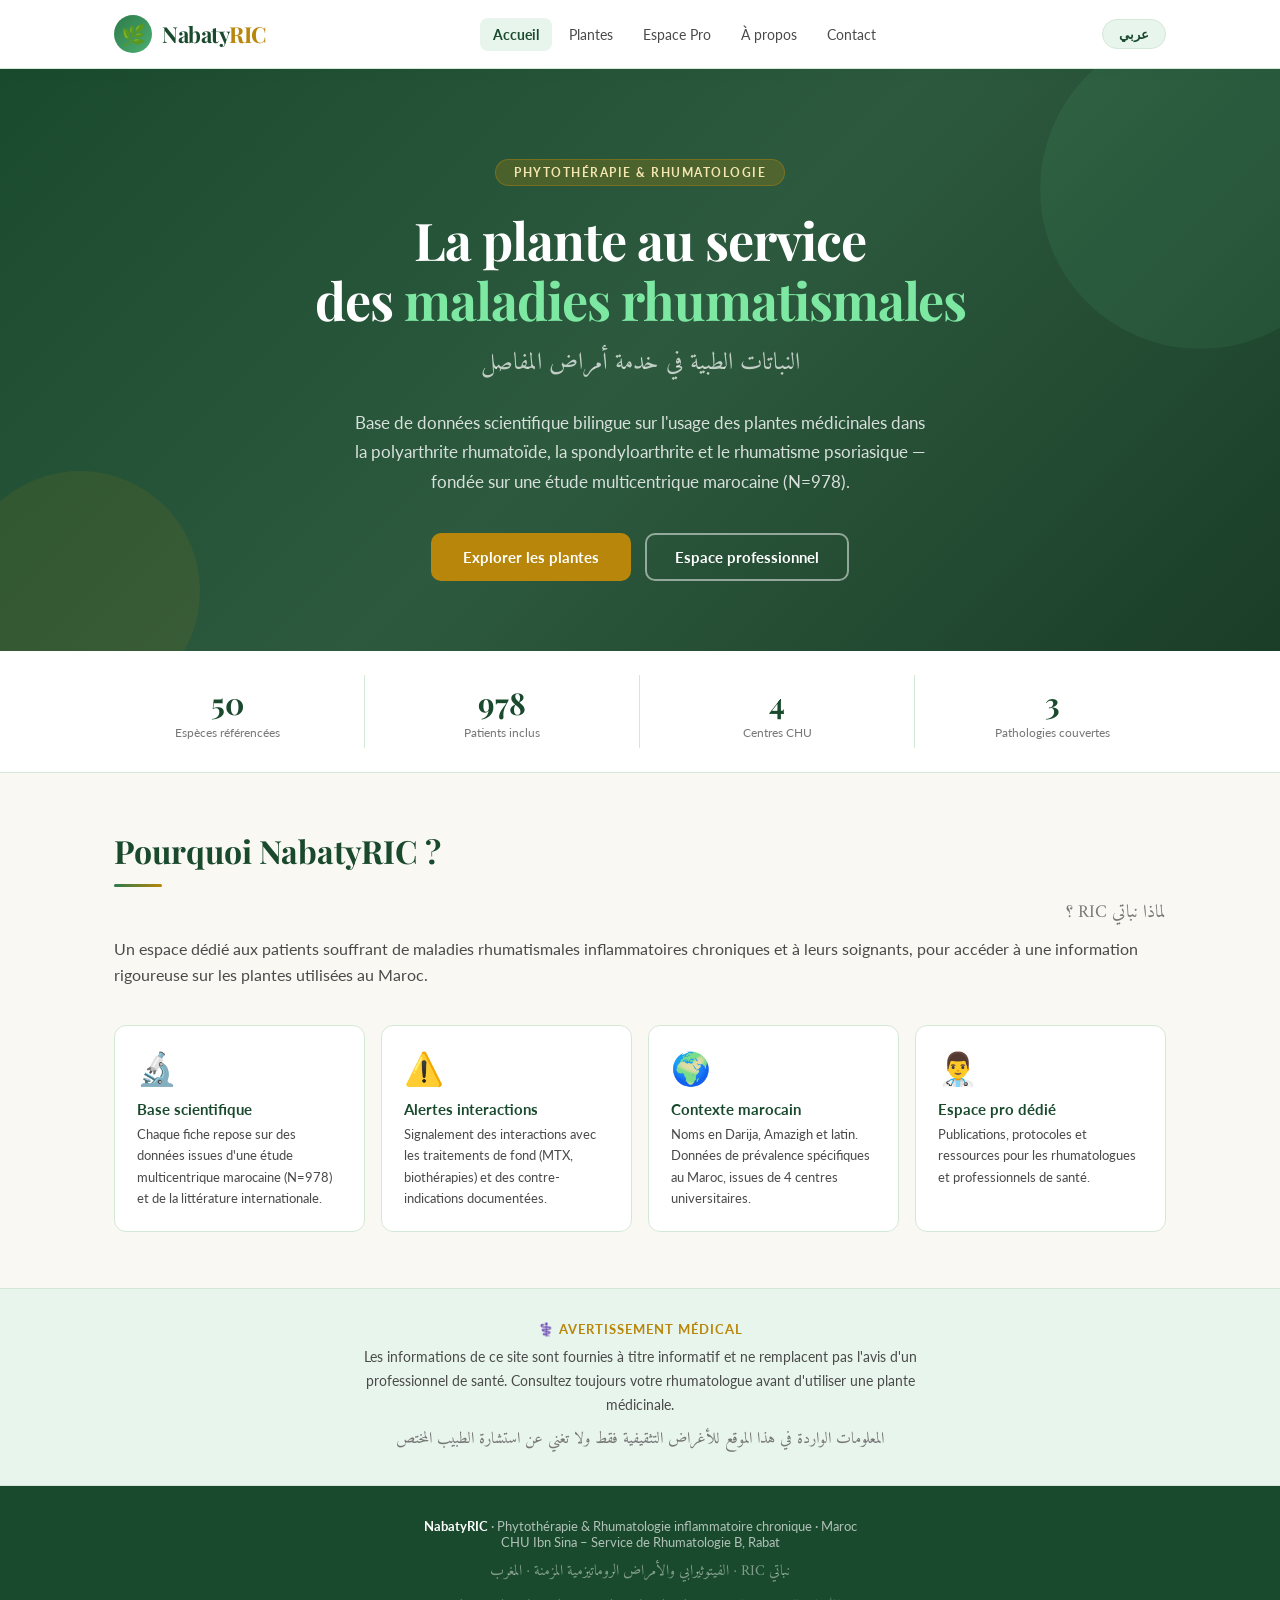
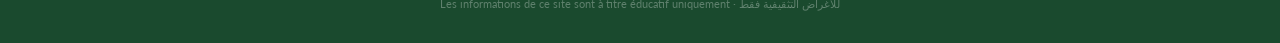
==== index.html @ f4a9f3fd "Add files via upload" ====
<!DOCTYPE html>
<html lang="fr" dir="ltr">
<head>
<meta charset="UTF-8">
<meta name="viewport" content="width=device-width, initial-scale=1.0">
<title>NabatyRIC — Phytothérapie & Rhumatologie | نباتي RIC</title>
<meta name="description" content="Base de données scientifique bilingue sur l'usage des plantes médicinales dans les maladies rhumatismales inflammatoires chroniques au Maroc.">
<link href="https://fonts.googleapis.com/css2?family=Playfair+Display:wght@400;600;700&family=Lato:wght@300;400;700&family=Amiri:wght@400;700&display=swap" rel="stylesheet">
<style>
*{margin:0;padding:0;box-sizing:border-box}
:root{
  --green-deep:#1a4a2e;--green-mid:#2d7a4a;--green-light:#4caf70;--green-pale:#e8f5ec;
  --gold:#b8860b;--gold-light:#f5e6b0;--cream:#faf8f2;--text-dark:#1c1c1c;
  --text-mid:#4a4a4a;--text-light:#777;--white:#fff;--border:#d4e8d8;
  --radius:12px;--shadow:0 4px 24px rgba(26,74,46,0.10);
}
body{font-family:'Lato',sans-serif;background:var(--cream);color:var(--text-dark);overflow-x:hidden}

/* NAV */
nav{background:var(--white);border-bottom:1px solid var(--border);position:sticky;top:0;z-index:100;box-shadow:0 2px 12px rgba(26,74,46,0.07)}
.nav-inner{max-width:1100px;margin:0 auto;padding:0 24px;display:flex;align-items:center;justify-content:space-between;height:68px}
.logo{display:flex;align-items:center;gap:10px;text-decoration:none}
.logo-icon{width:38px;height:38px;background:linear-gradient(135deg,var(--green-mid),var(--green-light));border-radius:50%;display:flex;align-items:center;justify-content:center;font-size:20px}
.logo-text{font-family:'Playfair Display',serif;font-size:22px;color:var(--green-deep);font-weight:700;letter-spacing:-0.5px}
.logo-text span{color:var(--gold)}
.nav-links{display:flex;align-items:center;gap:4px}
.nav-links a{font-size:14px;padding:8px 13px;border-radius:8px;text-decoration:none;color:var(--text-mid);font-weight:400;transition:all .2s;cursor:pointer}
.nav-links a:hover,.nav-links a.active{background:var(--green-pale);color:var(--green-deep);font-weight:700}
.lang-btn{background:var(--green-pale);border:1px solid var(--border);color:var(--green-deep);font-size:13px;font-weight:700;padding:6px 16px;border-radius:20px;cursor:pointer;transition:all .2s;font-family:'Lato',sans-serif}
.lang-btn:hover{background:var(--green-deep);color:var(--white)}

/* PAGES */
.page{display:none;animation:fadeIn .35s ease}
.page.active{display:block}
@keyframes fadeIn{from{opacity:0;transform:translateY(8px)}to{opacity:1;transform:translateY(0)}}

/* HERO */
.hero{background:linear-gradient(135deg,var(--green-deep) 0%,#2d5a3e 50%,#1a3d28 100%);color:var(--white);padding:90px 24px 70px;text-align:center;position:relative;overflow:hidden}
.hero::before{content:'';position:absolute;top:-40px;right:-80px;width:320px;height:320px;background:rgba(76,175,112,0.12);border-radius:50%}
.hero::after{content:'';position:absolute;bottom:-60px;left:-40px;width:240px;height:240px;background:rgba(184,134,11,0.10);border-radius:50%}
.hero-inner{max-width:760px;margin:0 auto;position:relative;z-index:1}
.hero-badge{display:inline-block;background:rgba(184,134,11,0.25);border:1px solid rgba(184,134,11,0.4);color:#f5e6b0;font-size:12px;font-weight:700;letter-spacing:1.5px;text-transform:uppercase;padding:5px 18px;border-radius:20px;margin-bottom:24px}
.hero h1{font-family:'Playfair Display',serif;font-size:52px;font-weight:700;line-height:1.15;margin-bottom:12px;letter-spacing:-1px}
.hero h1 span{color:#7de8a2}
.hero-ar{font-family:'Amiri',serif;font-size:24px;color:rgba(255,255,255,0.7);margin-bottom:24px;direction:rtl}
.hero p{font-size:17px;color:rgba(255,255,255,0.82);line-height:1.75;max-width:580px;margin:0 auto 36px}
.hero-btns{display:flex;gap:14px;justify-content:center;flex-wrap:wrap}
.btn-primary{background:var(--gold);color:var(--white);border:none;padding:14px 32px;border-radius:10px;font-size:15px;font-weight:700;cursor:pointer;font-family:'Lato',sans-serif;transition:all .2s;text-decoration:none;display:inline-block}
.btn-primary:hover{background:#9a7009;transform:translateY(-1px)}
.btn-outline{background:transparent;color:var(--white);border:2px solid rgba(255,255,255,0.5);padding:13px 28px;border-radius:10px;font-size:15px;font-weight:700;cursor:pointer;font-family:'Lato',sans-serif;transition:all .2s}
.btn-outline:hover{border-color:var(--white);background:rgba(255,255,255,0.08)}

/* STATS BAR */
.stats-bar{background:var(--white);border-bottom:1px solid var(--border);padding:24px}
.stats-inner{max-width:1100px;margin:0 auto;display:grid;grid-template-columns:repeat(4,1fr);gap:0;text-align:center}
.stat-item{padding:8px 16px;border-right:1px solid var(--border)}
.stat-item:last-child{border-right:none}
.stat-num{font-family:'Playfair Display',serif;font-size:30px;font-weight:700;color:var(--green-deep)}
.stat-label{font-size:12px;color:var(--text-light);margin-top:2px}

/* SECTIONS */
.section{max-width:1100px;margin:0 auto;padding:56px 24px}
.section-header{margin-bottom:36px}
.section-header h2{font-family:'Playfair Display',serif;font-size:32px;color:var(--green-deep);font-weight:700;margin-bottom:8px}
.section-header p{color:var(--text-mid);font-size:16px;line-height:1.65;margin-top:8px}
.section-header .ar{font-family:'Amiri',serif;font-size:18px;color:var(--text-light);direction:rtl;display:block;margin-top:4px}
.divider{width:48px;height:3px;background:linear-gradient(90deg,var(--green-mid),var(--gold));border-radius:2px;margin:12px 0 10px}

/* FEATURE CARDS */
.features-grid{display:grid;grid-template-columns:repeat(auto-fill,minmax(220px,1fr));gap:16px;margin-top:24px}
.feature-card{background:var(--white);border:1px solid var(--border);border-radius:var(--radius);padding:22px;transition:all .2s}
.feature-card:hover{border-color:var(--green-light);box-shadow:var(--shadow)}
.feature-icon{font-size:32px;margin-bottom:12px}
.feature-title{font-weight:700;color:var(--green-deep);margin-bottom:6px;font-size:15px}
.feature-text{font-size:13px;color:var(--text-mid);line-height:1.65}

/* DISCLAIMER */
.disclaimer{background:var(--green-pale);border-top:1px solid var(--border);border-bottom:1px solid var(--border);padding:32px 24px;text-align:center}
.disclaimer-inner{max-width:600px;margin:0 auto}
.disclaimer-badge{font-size:13px;font-weight:700;color:var(--gold);letter-spacing:1px;text-transform:uppercase;margin-bottom:8px}
.disclaimer p{font-size:14px;color:var(--text-mid);line-height:1.7}
.disclaimer .ar{font-family:'Amiri',serif;font-size:16px;color:var(--text-light);margin-top:8px;direction:rtl;display:block}

/* PLANT CARDS */
.search-bar{display:flex;gap:10px;margin-bottom:28px;flex-wrap:wrap}
.search-input{flex:1;min-width:200px;padding:12px 18px;border:1.5px solid var(--border);border-radius:10px;font-size:15px;font-family:'Lato',sans-serif;background:var(--white);color:var(--text-dark);outline:none;transition:border .2s}
.search-input:focus{border-color:var(--green-mid)}
.filter-btn{padding:10px 18px;border:1.5px solid var(--border);border-radius:10px;background:var(--white);font-size:13px;font-weight:700;cursor:pointer;color:var(--text-mid);transition:all .2s;font-family:'Lato',sans-serif}
.filter-btn.active,.filter-btn:hover{background:var(--green-pale);border-color:var(--green-mid);color:var(--green-deep)}
.plants-grid{display:grid;grid-template-columns:repeat(auto-fill,minmax(260px,1fr));gap:20px}
.plant-card{background:var(--white);border:1px solid var(--border);border-radius:var(--radius);overflow:hidden;transition:all .25s;cursor:pointer}
.plant-card:hover{transform:translateY(-4px);box-shadow:var(--shadow);border-color:var(--green-light)}
.plant-card-img{height:110px;display:flex;align-items:center;justify-content:center;font-size:54px;position:relative}
.plant-card-img.green{background:linear-gradient(135deg,#e8f5ec,#c8e6d0)}
.plant-card-img.gold{background:linear-gradient(135deg,#faf3dc,#f0e0a0)}
.plant-card-img.blue{background:linear-gradient(135deg,#e3eeff,#c0d4f8)}
.plant-card-body{padding:16px}
.plant-name{font-family:'Playfair Display',serif;font-size:17px;font-weight:600;color:var(--green-deep);margin-bottom:3px}
.plant-name-ar{font-family:'Amiri',serif;font-size:15px;color:var(--text-light);direction:rtl;display:block;margin-bottom:8px}
.plant-use{font-size:13px;color:var(--text-mid);line-height:1.55;margin-bottom:10px}
.tag{display:inline-block;font-size:11px;font-weight:700;padding:3px 10px;border-radius:20px;margin-right:4px;margin-bottom:4px}
.tag-PR{background:#fde8e8;color:#a32d2d}
.tag-SpA{background:#e3eeff;color:#185fa5}
.tag-RPso{background:#faf3dc;color:#854f0b}
.tag-safe{background:#e8f5ec;color:#1a4a2e}
.tag-caution{background:#fff3e0;color:#e65100}
.evidence-bar{display:flex;align-items:center;gap:6px;margin-top:8px;font-size:11px;color:var(--text-light)}
.dots{display:flex;gap:3px}
.dot{width:8px;height:8px;border-radius:50%;background:#ddd}
.dot.on{background:var(--green-mid)}
.no-results{grid-column:1/-1;text-align:center;padding:48px;color:var(--text-light);font-size:15px}

/* PRO */
.pro-highlight{background:var(--green-deep);color:var(--white);border-radius:var(--radius);padding:28px 32px;margin-bottom:36px;display:flex;justify-content:space-between;align-items:center;flex-wrap:wrap;gap:16px}
.pro-highlight-label{font-size:11px;letter-spacing:1.5px;text-transform:uppercase;color:rgba(255,255,255,0.5);margin-bottom:6px}
.pro-highlight-title{font-family:'Playfair Display',serif;font-size:20px;font-weight:600;margin-bottom:4px}
.pro-highlight-sub{font-size:13px;color:rgba(255,255,255,0.7)}
.pub-list{display:flex;flex-direction:column;gap:14px}
.pub-card{background:var(--white);border:1px solid var(--border);border-radius:var(--radius);padding:22px 26px;display:flex;gap:22px;align-items:flex-start;transition:all .2s}
.pub-card:hover{border-color:var(--green-light);box-shadow:0 2px 12px rgba(26,74,46,0.08)}
.pub-num{font-family:'Playfair Display',serif;font-size:30px;font-weight:700;color:var(--border);min-width:32px;line-height:1;flex-shrink:0}
.pub-title{font-size:15px;font-weight:700;color:var(--green-deep);margin-bottom:5px;line-height:1.4}
.pub-authors{font-size:13px;color:var(--text-light);margin-bottom:10px}
.pub-badges{display:flex;gap:6px;flex-wrap:wrap}
.pub-badge{font-size:11px;font-weight:700;padding:3px 10px;border-radius:20px}
.badge-journal{background:var(--green-pale);color:var(--green-deep)}
.badge-year{background:var(--gold-light);color:#7a5c00}
.badge-open{background:#e8f0ff;color:#1a3a7a}
.pro-protocols{display:grid;grid-template-columns:repeat(auto-fill,minmax(240px,1fr));gap:14px;margin-top:24px}
.proto-card{background:var(--white);border:1px solid var(--border);border-radius:var(--radius);padding:20px;transition:all .2s}
.proto-card:hover{border-color:var(--green-light)}
.proto-icon{font-size:26px;margin-bottom:10px}
.proto-title{font-weight:700;font-size:14px;color:var(--green-deep);margin-bottom:6px}
.proto-text{font-size:12px;color:var(--text-light);line-height:1.6}

/* ABOUT */
.about-grid{display:grid;grid-template-columns:1.2fr 1fr;gap:48px;align-items:start}
.about-text p{font-size:16px;color:var(--text-mid);line-height:1.8;margin-bottom:14px}
.about-text p.ar{font-family:'Amiri',serif;font-size:18px;direction:rtl;color:var(--text-light);border-right:3px solid var(--green-light);padding-right:14px}
.team-cards{display:flex;flex-direction:column;gap:14px}
.team-card{background:var(--white);border:1px solid var(--border);border-radius:var(--radius);padding:22px;text-align:center}
.team-avatar{width:64px;height:64px;border-radius:50%;display:flex;align-items:center;justify-content:center;font-family:'Playfair Display',serif;font-size:22px;font-weight:700;color:var(--white);margin:0 auto 12px}
.team-name{font-weight:700;font-size:15px;color:var(--green-deep)}
.team-role{font-size:13px;color:var(--text-light);margin-top:3px}
.team-role-ar{font-family:'Amiri',serif;font-size:13px;color:var(--text-light);direction:rtl;margin-top:2px}

/* CONTACT */
.contact-grid{display:grid;grid-template-columns:1fr 1fr;gap:32px}
.contact-form{background:var(--white);border:1px solid var(--border);border-radius:var(--radius);padding:28px}
.contact-form h3{font-family:'Playfair Display',serif;font-size:18px;color:var(--green-deep);margin-bottom:20px}
.form-group{margin-bottom:16px}
.form-group label{display:block;font-size:13px;font-weight:700;color:var(--text-mid);margin-bottom:6px}
.form-group input,.form-group textarea,.form-group select{width:100%;padding:11px 14px;border:1.5px solid var(--border);border-radius:8px;font-size:14px;font-family:'Lato',sans-serif;background:var(--cream);color:var(--text-dark);outline:none;transition:border .2s}
.form-group input:focus,.form-group textarea:focus,.form-group select:focus{border-color:var(--green-mid)}
.form-group textarea{height:110px;resize:vertical}
.contact-info{display:flex;flex-direction:column;gap:14px}
.info-card{background:var(--white);border:1px solid var(--border);border-radius:var(--radius);padding:18px;display:flex;gap:14px;align-items:flex-start}
.info-icon{width:42px;height:42px;border-radius:10px;background:var(--green-pale);display:flex;align-items:center;justify-content:center;font-size:20px;flex-shrink:0}
.info-title{font-weight:700;font-size:14px;color:var(--green-deep);margin-bottom:3px}
.info-val{font-size:13px;color:var(--text-mid)}
.collab-box{background:var(--green-pale);border:1px solid var(--border);border-radius:var(--radius);padding:18px;font-size:13px;color:var(--text-mid);line-height:1.65}

/* FOOTER */
footer{background:var(--green-deep);color:rgba(255,255,255,0.65);text-align:center;padding:32px 24px;font-size:13px;margin-top:0}
footer strong{color:var(--white)}
footer .ar{font-family:'Amiri',serif;font-size:15px;direction:rtl;display:block;margin-top:8px;color:rgba(255,255,255,0.45)}
footer .copy{margin-top:12px;font-size:11px;color:rgba(255,255,255,0.3)}

@media(max-width:768px){
  .stats-inner{grid-template-columns:1fr 1fr}
  .stat-item:nth-child(2){border-right:none}
  .about-grid,.contact-grid{grid-template-columns:1fr}
  .hero h1{font-size:34px}
  .nav-links a{font-size:12px;padding:6px 9px}
  .pro-highlight{flex-direction:column}
}
</style>
</head>
<body>

<!-- NAVIGATION -->
<nav>
  <div class="nav-inner">
    <a class="logo" href="#" onclick="showPage('home',null)">
      <div class="logo-icon">🌿</div>
      <div class="logo-text">Nabaty<span>RIC</span></div>
    </a>
    <div class="nav-links">
      <a class="active" onclick="showPage('home',this)">Accueil</a>
      <a onclick="showPage('plants',this)">Plantes</a>
      <a onclick="showPage('pro',this)">Espace Pro</a>
      <a onclick="showPage('about',this)">À propos</a>
      <a onclick="showPage('contact',this)">Contact</a>
    </div>
    <button class="lang-btn" onclick="toggleLang()" id="langBtn">عربي</button>
  </div>
</nav>

<!-- ===== PAGE : ACCUEIL ===== -->
<div class="page active" id="page-home">

  <div class="hero">
    <div class="hero-inner">
      <div class="hero-badge">Phytothérapie &amp; Rhumatologie</div>
      <h1>La plante au service<br>des <span>maladies rhumatismales</span></h1>
      <div class="hero-ar">النباتات الطبية في خدمة أمراض المفاصل</div>
      <p>Base de données scientifique bilingue sur l'usage des plantes médicinales dans la polyarthrite rhumatoïde, la spondyloarthrite et le rhumatisme psoriasique — fondée sur une étude multicentrique marocaine (N=978).</p>
      <div class="hero-btns">
        <button class="btn-primary" onclick="showPage('plants',document.querySelectorAll('.nav-links a')[1])">Explorer les plantes</button>
        <button class="btn-outline" onclick="showPage('pro',document.querySelectorAll('.nav-links a')[2])">Espace professionnel</button>
      </div>
    </div>
  </div>

  <div class="stats-bar">
    <div class="stats-inner">
      <div class="stat-item"><div class="stat-num">50</div><div class="stat-label">Espèces référencées</div></div>
      <div class="stat-item"><div class="stat-num">978</div><div class="stat-label">Patients inclus</div></div>
      <div class="stat-item"><div class="stat-num">4</div><div class="stat-label">Centres CHU</div></div>
      <div class="stat-item"><div class="stat-num">3</div><div class="stat-label">Pathologies couvertes</div></div>
    </div>
  </div>

  <div class="section">
    <div class="section-header">
      <h2>Pourquoi NabatyRIC ?</h2>
      <div class="divider"></div>
      <span class="ar">لماذا نباتي RIC ؟</span>
      <p>Un espace dédié aux patients souffrant de maladies rhumatismales inflammatoires chroniques et à leurs soignants, pour accéder à une information rigoureuse sur les plantes utilisées au Maroc.</p>
    </div>
    <div class="features-grid">
      <div class="feature-card">
        <div class="feature-icon">🔬</div>
        <div class="feature-title">Base scientifique</div>
        <div class="feature-text">Chaque fiche repose sur des données issues d'une étude multicentrique marocaine (N=978) et de la littérature internationale.</div>
      </div>
      <div class="feature-card">
        <div class="feature-icon">⚠️</div>
        <div class="feature-title">Alertes interactions</div>
        <div class="feature-text">Signalement des interactions avec les traitements de fond (MTX, biothérapies) et des contre-indications documentées.</div>
      </div>
      <div class="feature-card">
        <div class="feature-icon">🌍</div>
        <div class="feature-title">Contexte marocain</div>
        <div class="feature-text">Noms en Darija, Amazigh et latin. Données de prévalence spécifiques au Maroc, issues de 4 centres universitaires.</div>
      </div>
      <div class="feature-card">
        <div class="feature-icon">👨‍⚕️</div>
        <div class="feature-title">Espace pro dédié</div>
        <div class="feature-text">Publications, protocoles et ressources pour les rhumatologues et professionnels de santé.</div>
      </div>
    </div>
  </div>

  <div class="disclaimer">
    <div class="disclaimer-inner">
      <div class="disclaimer-badge">⚕️ Avertissement médical</div>
      <p>Les informations de ce site sont fournies à titre informatif et ne remplacent pas l'avis d'un professionnel de santé. Consultez toujours votre rhumatologue avant d'utiliser une plante médicinale.</p>
      <span class="ar">المعلومات الواردة في هذا الموقع للأغراض التثقيفية فقط ولا تغني عن استشارة الطبيب المختص</span>
    </div>
  </div>
</div>

<!-- ===== PAGE : PLANTES ===== -->
<div class="page" id="page-plants">
  <div class="section">
    <div class="section-header">
      <h2>Base de données des plantes</h2>
      <span class="ar">قاعدة بيانات النباتات الطبية</span>
      <div class="divider"></div>
      <p>50 espèces référencées, utilisées par les patients RIC marocains. Niveau de preuve et interactions médicamenteuses indiqués pour chaque plante.</p>
    </div>
    <div class="search-bar">
      <input class="search-input" placeholder="🔍  Rechercher une plante... / ابحث عن نبتة..." id="plantSearch" oninput="filterPlants()">
      <button class="filter-btn active" onclick="filterByTag('all',this)">Toutes</button>
      <button class="filter-btn" onclick="filterByTag('PR',this)">PR</button>
      <button class="filter-btn" onclick="filterByTag('SpA',this)">SpA</button>
      <button class="filter-btn" onclick="filterByTag('RPso',this)">RPso</button>
    </div>
    <div class="plants-grid" id="plantsGrid"></div>
  </div>
</div>

<!-- ===== PAGE : ESPACE PRO ===== -->
<div class="page" id="page-pro">
  <div class="section">
    <div class="section-header">
      <h2>Espace Professionnel</h2>
      <span class="ar">الفضاء المهني</span>
      <div class="divider"></div>
      <p>Publications scientifiques, protocoles de recherche et ressources destinées aux rhumatologues et chercheurs.</p>
    </div>

    <div class="pro-highlight">
      <div>
        <div class="pro-highlight-label">Étude phare</div>
        <div class="pro-highlight-title">Phytothérapie dans les RIC au Maroc — étude multicentrique</div>
        <div class="pro-highlight-sub">4 centres CHU · N=978 patients · PR, SpA, RPso · 50 espèces</div>
      </div>
      <button class="btn-primary">Accéder à l'article</button>
    </div>

    <h3 style="font-family:'Playfair Display',serif;font-size:20px;color:var(--green-deep);margin-bottom:16px">Publications &amp; communications</h3>
    <div class="pub-list">
      <div class="pub-card">
        <div class="pub-num">01</div>
        <div>
          <div class="pub-title">Herbal medicine use among Moroccan patients with rheumatoid arthritis, spondyloarthritis and psoriatic arthritis: a multicenter cross-sectional study</div>
          <div class="pub-authors">Bougrine S, Ezzaoui R, Belmlih A, Sihida I, Allali F, Tahiri L · 2024</div>
          <div class="pub-badges">
            <span class="pub-badge badge-journal">Rhumatologie</span>
            <span class="pub-badge badge-year">2024</span>
            <span class="pub-badge badge-open">Open Access</span>
          </div>
        </div>
      </div>
      <div class="pub-card">
        <div class="pub-num">02</div>
        <div>
          <div class="pub-title">Phytothérapie et traitements de fond : analyse des interactions déclarées dans une cohorte RIC marocaine</div>
          <div class="pub-authors">Bougrine S, Allali F · Communication congrès · Rabat 2024</div>
          <div class="pub-badges">
            <span class="pub-badge badge-journal">Congrès SMR</span>
            <span class="pub-badge badge-year">2024</span>
          </div>
        </div>
      </div>
    </div>

    <h3 style="font-family:'Playfair Display',serif;font-size:20px;color:var(--green-deep);margin:36px 0 16px">Protocoles de recherche</h3>
    <div class="pro-protocols">
      <div class="proto-card">
        <div class="proto-icon">🦠</div>
        <div class="proto-title">Microbiote intestinal &amp; RIC</div>
        <div class="proto-text">Score PREDIMED + calprotectine fécale dans les RIC. Protocole disponible sur demande.</div>
      </div>
      <div class="proto-card">
        <div class="proto-icon">📊</div>
        <div class="proto-title">ECOS SpA — Évaluation DCEM</div>
        <div class="proto-text">Premier OSCE validé en spondyloarthrite pour étudiants en médecine. Protocole pédagogique.</div>
      </div>
      <div class="proto-card">
        <div class="proto-icon">🎮</div>
        <div class="proto-title">Serious Games en rhumatologie</div>
        <div class="proto-text">Revue de littérature sur les jeux sérieux en éducation médicale rhumatologique.</div>
      </div>
    </div>
  </div>
</div>

<!-- ===== PAGE : À PROPOS ===== -->
<div class="page" id="page-about">
  <div class="section">
    <div class="section-header">
      <h2>À propos de NabatyRIC</h2>
      <span class="ar">حول مشروع نباتي RIC</span>
      <div class="divider"></div>
    </div>
    <div class="about-grid">
      <div class="about-text">
        <p>NabatyRIC est une initiative académique née au sein du <strong>Service de Rhumatologie B du CHU Ibn Sina – Hôpital El Ayachi de Rabat</strong>, sous la direction du Pr. Allali Fadoua.</p>
        <p>Face à une prévalence élevée de l'automédication par plantes médicinales chez les patients RIC marocains — constatée dans une étude multicentrique sur 978 patients — ce projet vise à créer un pont entre savoir populaire et médecine fondée sur les preuves.</p>
        <p class="ar">نباتي RIC مبادرة علمية تهدف إلى تقديم معلومات موثوقة حول استخدام النباتات الطبية في علاج الأمراض الروماتيزمية الالتهابية المزمنة في السياق المغربي</p>
        <p>Le site s'adresse aussi bien aux <strong>patients</strong> qui souhaitent comprendre les plantes qu'ils consomment, qu'aux <strong>professionnels de santé</strong> qui cherchent des données sur la phytothérapie dans les RIC.</p>
      </div>
      <div class="team-cards">
        <div class="team-card">
          <div class="team-avatar" style="background:linear-gradient(135deg,var(--green-mid),var(--green-light))">SB</div>
          <div class="team-name">Dr. Saad Bougrine</div>
          <div class="team-role">Résident en Rhumatologie · Doctorant</div>
          <div class="team-role-ar">طبيب مقيم في أمراض الروماتيزم</div>
        </div>
        <div class="team-card">
          <div class="team-avatar" style="background:linear-gradient(135deg,#b5d4f4,#378add)">FA</div>
          <div class="team-name">Pr. Allali Fadoua</div>
          <div class="team-role">Chef de Service · Directrice de recherche</div>
          <div class="team-role-ar">رئيسة المصلحة · مستشفى ابن سينا الرباط</div>
        </div>
      </div>
    </div>
  </div>
</div>

<!-- ===== PAGE : CONTACT ===== -->
<div class="page" id="page-contact">
  <div class="section">
    <div class="section-header">
      <h2>Contact</h2>
      <span class="ar">تواصل معنا</span>
      <div class="divider"></div>
      <p>Une question sur une plante ? Un professionnel souhaitant collaborer ? Contactez l'équipe NabatyRIC.</p>
    </div>
    <div class="contact-grid">
      <div class="contact-form">
        <h3>Envoyer un message</h3>
        <div class="form-group"><label>Nom complet</label><input type="text" placeholder="Dr. / M. / Mme ..."></div>
        <div class="form-group"><label>Email</label><input type="email" placeholder="votre@email.com"></div>
        <div class="form-group">
          <label>Vous êtes</label>
          <select>
            <option>Patient / proche</option>
            <option>Médecin / rhumatologue</option>
            <option>Chercheur</option>
            <option>Autre professionnel de santé</option>
          </select>
        </div>
        <div class="form-group"><label>Message</label><textarea placeholder="Votre message..."></textarea></div>
        <button class="btn-primary" style="width:100%;text-align:center">Envoyer le message</button>
      </div>
      <div class="contact-info">
        <div class="info-card">
          <div class="info-icon">🏥</div>
          <div><div class="info-title">Service de Rhumatologie B</div><div class="info-val">CHU Ibn Sina – Hôpital El Ayachi, Rabat, Maroc</div></div>
        </div>
        <div class="info-card">
          <div class="info-icon">📧</div>
          <div><div class="info-title">Email</div><div class="info-val">contact@nabatyric.ma</div></div>
        </div>
        <div class="info-card">
          <div class="info-icon">🌿</div>
          <div><div class="info-title">Domaine</div><div class="info-val">NabatyRIC.ma · NabatyRIC.com</div></div>
        </div>
        <div class="collab-box">
          <strong style="color:var(--green-deep)">🤝 Collaborations</strong><br>
          Nous sommes ouverts aux partenariats académiques et institutionnels pour le développement de la base de données et des protocoles de recherche.
        </div>
      </div>
    </div>
  </div>
</div>

<!-- FOOTER -->
<footer>
  <strong>NabatyRIC</strong> · Phytothérapie &amp; Rhumatologie inflammatoire chronique · Maroc<br>
  CHU Ibn Sina – Service de Rhumatologie B, Rabat
  <span class="ar">نباتي RIC · الفيتوثيرابي والأمراض الروماتيزمية المزمنة · المغرب</span>
  <div class="copy">Les informations de ce site sont à titre éducatif uniquement · للأغراض التثقيفية فقط</div>
</footer>

<script>
// ===== PLANT DATA =====
const PLANTS = [
  {name:"Nigelle",nameAr:"الحبة السوداء",latin:"Nigella sativa",emoji:"🌸",color:"gold",use:"Anti-inflammatoire, immunomodulatrice. Très utilisée en PR et SpA. Potentiel effet sur NF-κB.",tags:["PR","SpA"],safety:"safe",evidence:4},
  {name:"Romarin",nameAr:"إكليل الجبل",latin:"Rosmarinus officinalis",emoji:"🌿",color:"green",use:"Propriétés anti-inflammatoires et antioxydantes. Utilisée en décoction.",tags:["PR"],safety:"safe",evidence:3},
  {name:"Curcuma",nameAr:"الكركم",latin:"Curcuma longa",emoji:"🟡",color:"gold",use:"Inhibition des cytokines pro-inflammatoires. Interaction potentielle avec anticoagulants.",tags:["PR","SpA","RPso"],safety:"caution",evidence:5},
  {name:"Argan",nameAr:"أركان",latin:"Argania spinosa",emoji:"🥜",color:"gold",use:"Riche en vitamine E et acides gras insaturés. Propriétés antioxydantes documentées.",tags:["PR"],safety:"safe",evidence:3},
  {name:"Thym",nameAr:"الزعتر",latin:"Thymus vulgaris",emoji:"🌱",color:"green",use:"Antiseptique et anti-inflammatoire. Usage interne et externe traditionnellement.",tags:["PR","SpA"],safety:"safe",evidence:2},
  {name:"Henné",nameAr:"الحناء",latin:"Lawsonia inermis",emoji:"🍃",color:"green",use:"Usage topique anti-douleur articulaire. Attention aux formes allergiques cutanées.",tags:["PR","RPso"],safety:"caution",evidence:2},
  {name:"Gingembre",nameAr:"الزنجبيل",latin:"Zingiber officinale",emoji:"🫚",color:"gold",use:"Inhibition des prostaglandines. Effets sur la douleur articulaire documentés in vivo.",tags:["PR","SpA"],safety:"caution",evidence:4},
  {name:"Fenugrec",nameAr:"الحلبة",latin:"Trigonella foenum-graecum",emoji:"🌾",color:"green",use:"Usage traditionnel anti-inflammatoire. Précaution en association avec MTX.",tags:["PR"],safety:"caution",evidence:2},
  {name:"Ortie",nameAr:"القراص",latin:"Urtica dioica",emoji:"🌿",color:"green",use:"Activité anti-inflammatoire sur COX-1/COX-2. Utilisée en infusion ou capsule.",tags:["PR","SpA"],safety:"safe",evidence:3},
  {name:"Aloès",nameAr:"الصبار",latin:"Aloe vera",emoji:"🌵",color:"blue",use:"Application topique sur les lésions psoriasiques. Effet antiprurigineux.",tags:["RPso"],safety:"safe",evidence:3},
  {name:"Lavande",nameAr:"الخزامى",latin:"Lavandula officinalis",emoji:"💜",color:"blue",use:"Propriétés analgésiques et sédatives. Usage en aromathérapie pour la douleur chronique.",tags:["PR","SpA"],safety:"safe",evidence:2},
  {name:"Figuier de Barbarie",nameAr:"الهندية",latin:"Opuntia ficus-indica",emoji:"🌵",color:"green",use:"Riche en bétalaïnes antioxydantes. Usage traditionnel dans les douleurs articulaires.",tags:["PR"],safety:"safe",evidence:2},
];

let currentFilter = 'all';

function renderPlants(list) {
  const grid = document.getElementById('plantsGrid');
  if (!list.length) {
    grid.innerHTML = '<div class="no-results">Aucune plante trouvée · لم يتم العثور على نبتة</div>';
    return;
  }
  grid.innerHTML = list.map(p => `
    <div class="plant-card" data-tags="${p.tags.join(',')}">
      <div class="plant-card-img ${p.color}">${p.emoji}</div>
      <div class="plant-card-body">
        <div class="plant-name">${p.name}</div>
        <span class="plant-name-ar">${p.nameAr} &nbsp;·&nbsp; <em style="font-size:12px;color:var(--text-light)">${p.latin}</em></span>
        <div class="plant-use">${p.use}</div>
        <div>
          ${p.tags.map(t => `<span class="tag tag-${t}">${t}</span>`).join('')}
          <span class="tag ${p.safety === 'safe' ? 'tag-safe' : 'tag-caution'}">${p.safety === 'safe' ? '✓ Sûr' : '⚠ Précaution'}</span>
        </div>
        <div class="evidence-bar">
          Niveau de preuve :
          <div class="dots">${[1,2,3,4,5].map(n => `<div class="dot${n <= p.evidence ? ' on' : ''}"></div>`).join('')}</div>
        </div>
      </div>
    </div>
  `).join('');
}

function filterPlants() {
  const q = document.getElementById('plantSearch').value.toLowerCase();
  let list = PLANTS.filter(p => currentFilter === 'all' || p.tags.includes(currentFilter));
  if (q) list = list.filter(p =>
    p.name.toLowerCase().includes(q) ||
    p.nameAr.includes(q) ||
    p.latin.toLowerCase().includes(q)
  );
  renderPlants(list);
}

function filterByTag(tag, btn) {
  currentFilter = tag;
  document.querySelectorAll('.filter-btn').forEach(b => b.classList.remove('active'));
  btn.classList.add('active');
  filterPlants();
}

// ===== NAVIGATION =====
function showPage(id, el) {
  document.querySelectorAll('.page').forEach(p => p.classList.remove('active'));
  document.querySelectorAll('.nav-links a').forEach(a => a.classList.remove('active'));
  document.getElementById('page-' + id).classList.add('active');
  if (el) el.classList.add('active');
  window.scrollTo(0, 0);
  if (id === 'plants') renderPlants(PLANTS);
}

// ===== LANGUE =====
let isAr = false;
const LABELS = {
  home:    {fr:'Accueil',     ar:'الرئيسية'},
  plants:  {fr:'Plantes',     ar:'النباتات'},
  pro:     {fr:'Espace Pro',  ar:'الفضاء المهني'},
  about:   {fr:'À propos',    ar:'حول'},
  contact: {fr:'Contact',     ar:'تواصل'},
};

function toggleLang() {
  isAr = !isAr;
  const links = document.querySelectorAll('.nav-links a');
  const keys = ['home','plants','pro','about','contact'];
  links.forEach((a, i) => { a.textContent = isAr ? LABELS[keys[i]].ar : LABELS[keys[i]].fr; });
  document.getElementById('langBtn').textContent = isAr ? 'FR' : 'عربي';
  document.documentElement.dir = isAr ? 'rtl' : 'ltr';
  document.documentElement.lang = isAr ? 'ar' : 'fr';
}
</script>
</body>
</html>
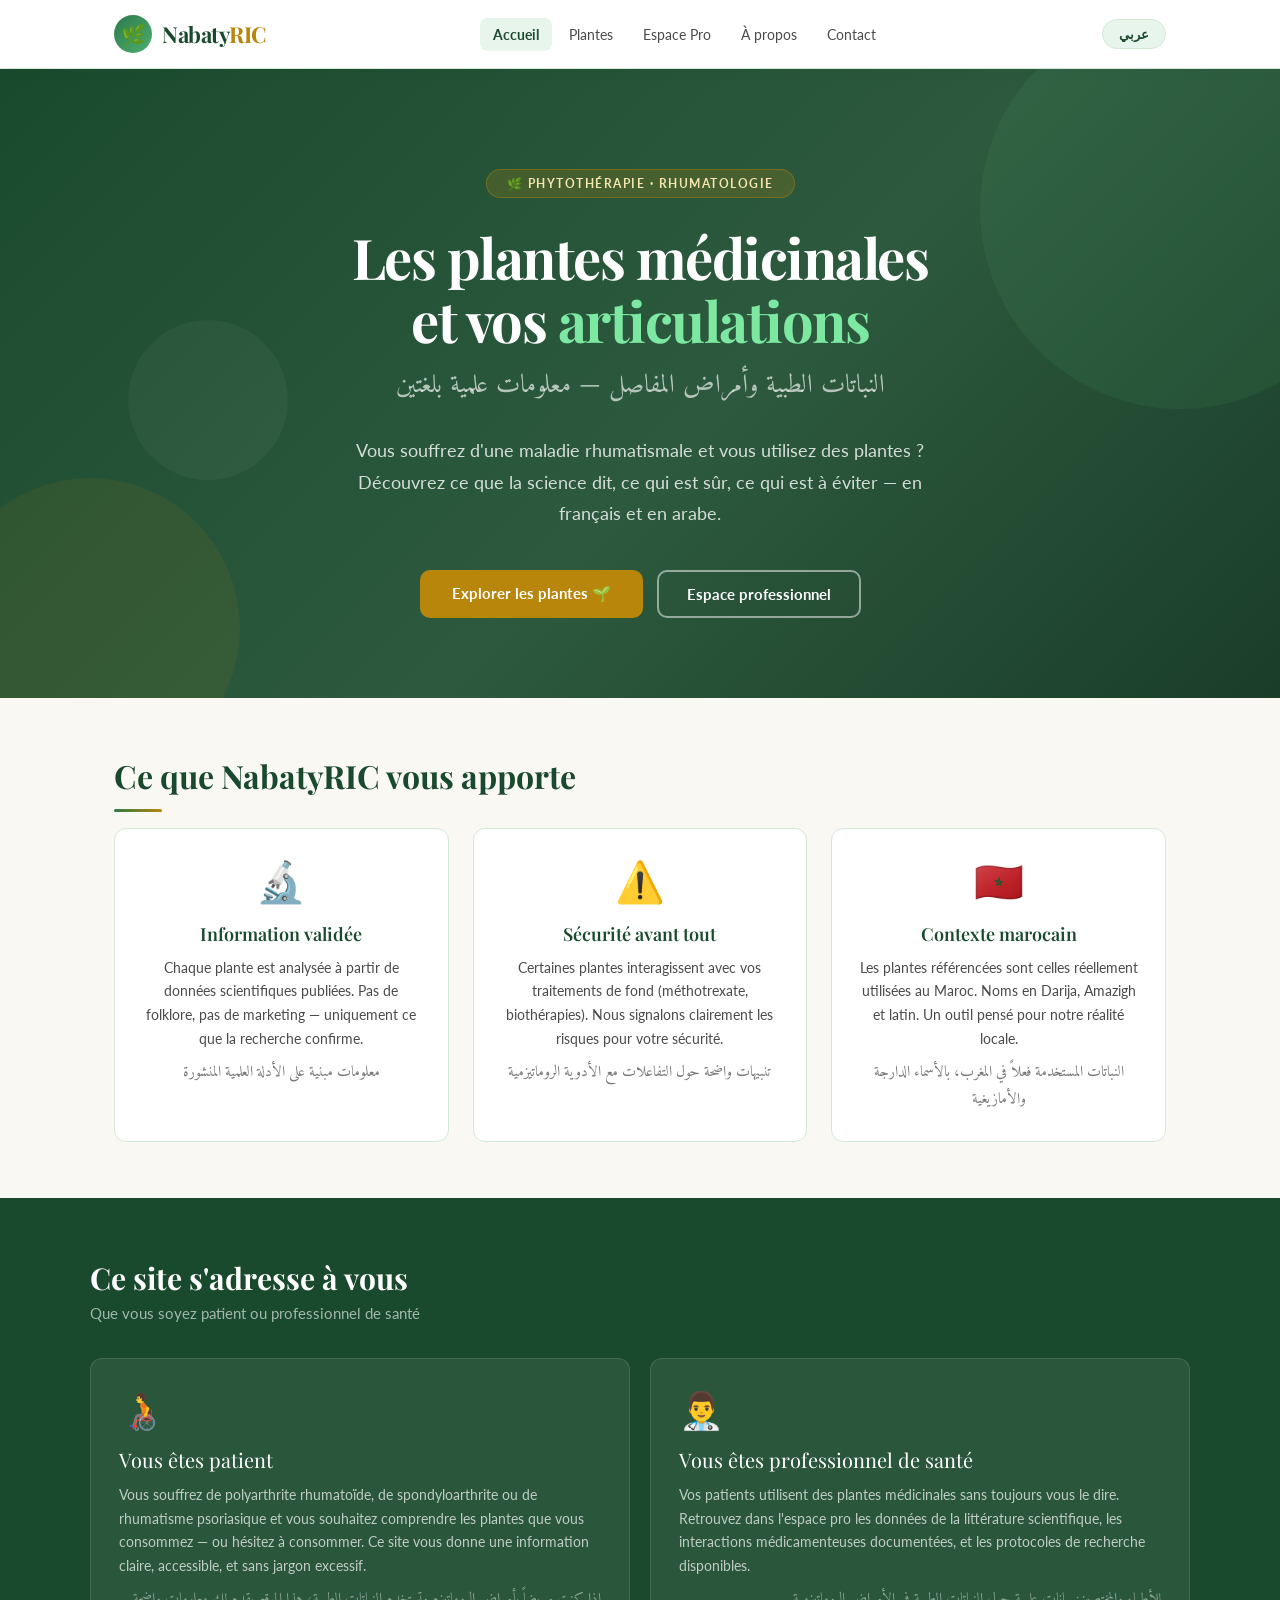
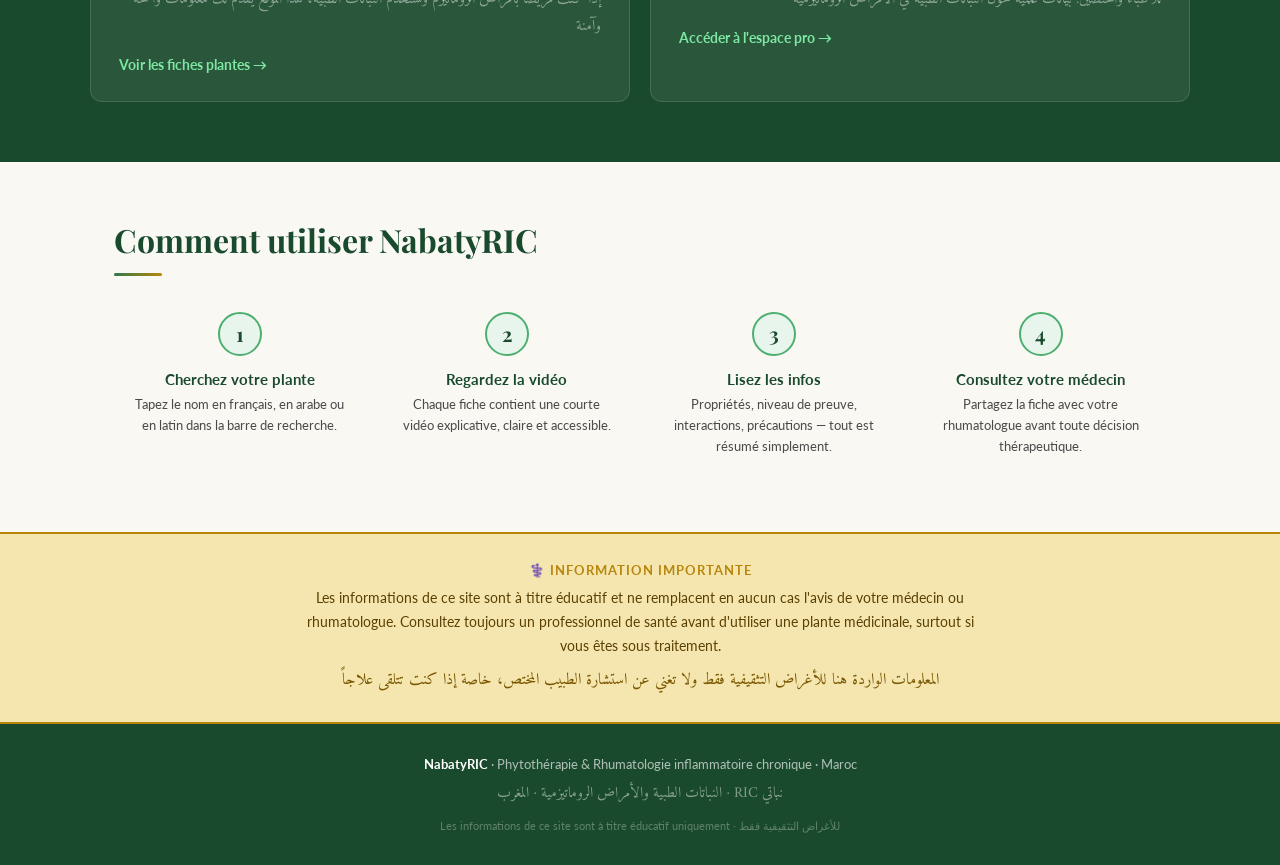
==== commit e05b9107: "Rename index (1).html to index.html" ====
--- a/index.html
+++ b/index.html
@@ -3,8 +3,8 @@
 <head>
 <meta charset="UTF-8">
 <meta name="viewport" content="width=device-width, initial-scale=1.0">
-<title>NabatyRIC — Phytothérapie & Rhumatologie | نباتي RIC</title>
-<meta name="description" content="Base de données scientifique bilingue sur l'usage des plantes médicinales dans les maladies rhumatismales inflammatoires chroniques au Maroc.">
+<title>NabatyRIC — Phytothérapie & Rhumatologie</title>
+<meta name="description" content="Comprendre les plantes médicinales utilisées dans les maladies rhumatismales. Information bilingue, scientifique et accessible.">
 <link href="https://fonts.googleapis.com/css2?family=Playfair+Display:wght@400;600;700&family=Lato:wght@300;400;700&family=Amiri:wght@400;700&display=swap" rel="stylesheet">
 <style>
 *{margin:0;padding:0;box-sizing:border-box}
@@ -15,8 +15,6 @@
   --radius:12px;--shadow:0 4px 24px rgba(26,74,46,0.10);
 }
 body{font-family:'Lato',sans-serif;background:var(--cream);color:var(--text-dark);overflow-x:hidden}
-
-/* NAV */
 nav{background:var(--white);border-bottom:1px solid var(--border);position:sticky;top:0;z-index:100;box-shadow:0 2px 12px rgba(26,74,46,0.07)}
 .nav-inner{max-width:1100px;margin:0 auto;padding:0 24px;display:flex;align-items:center;justify-content:space-between;height:68px}
 .logo{display:flex;align-items:center;gap:10px;text-decoration:none}
@@ -24,511 +22,213 @@
 .logo-text{font-family:'Playfair Display',serif;font-size:22px;color:var(--green-deep);font-weight:700;letter-spacing:-0.5px}
 .logo-text span{color:var(--gold)}
 .nav-links{display:flex;align-items:center;gap:4px}
-.nav-links a{font-size:14px;padding:8px 13px;border-radius:8px;text-decoration:none;color:var(--text-mid);font-weight:400;transition:all .2s;cursor:pointer}
+.nav-links a{font-size:14px;padding:8px 13px;border-radius:8px;text-decoration:none;color:var(--text-mid);font-weight:400;transition:all .2s}
 .nav-links a:hover,.nav-links a.active{background:var(--green-pale);color:var(--green-deep);font-weight:700}
 .lang-btn{background:var(--green-pale);border:1px solid var(--border);color:var(--green-deep);font-size:13px;font-weight:700;padding:6px 16px;border-radius:20px;cursor:pointer;transition:all .2s;font-family:'Lato',sans-serif}
 .lang-btn:hover{background:var(--green-deep);color:var(--white)}
-
-/* PAGES */
-.page{display:none;animation:fadeIn .35s ease}
-.page.active{display:block}
-@keyframes fadeIn{from{opacity:0;transform:translateY(8px)}to{opacity:1;transform:translateY(0)}}
-
-/* HERO */
-.hero{background:linear-gradient(135deg,var(--green-deep) 0%,#2d5a3e 50%,#1a3d28 100%);color:var(--white);padding:90px 24px 70px;text-align:center;position:relative;overflow:hidden}
-.hero::before{content:'';position:absolute;top:-40px;right:-80px;width:320px;height:320px;background:rgba(76,175,112,0.12);border-radius:50%}
-.hero::after{content:'';position:absolute;bottom:-60px;left:-40px;width:240px;height:240px;background:rgba(184,134,11,0.10);border-radius:50%}
-.hero-inner{max-width:760px;margin:0 auto;position:relative;z-index:1}
-.hero-badge{display:inline-block;background:rgba(184,134,11,0.25);border:1px solid rgba(184,134,11,0.4);color:#f5e6b0;font-size:12px;font-weight:700;letter-spacing:1.5px;text-transform:uppercase;padding:5px 18px;border-radius:20px;margin-bottom:24px}
-.hero h1{font-family:'Playfair Display',serif;font-size:52px;font-weight:700;line-height:1.15;margin-bottom:12px;letter-spacing:-1px}
-.hero h1 span{color:#7de8a2}
-.hero-ar{font-family:'Amiri',serif;font-size:24px;color:rgba(255,255,255,0.7);margin-bottom:24px;direction:rtl}
-.hero p{font-size:17px;color:rgba(255,255,255,0.82);line-height:1.75;max-width:580px;margin:0 auto 36px}
-.hero-btns{display:flex;gap:14px;justify-content:center;flex-wrap:wrap}
-.btn-primary{background:var(--gold);color:var(--white);border:none;padding:14px 32px;border-radius:10px;font-size:15px;font-weight:700;cursor:pointer;font-family:'Lato',sans-serif;transition:all .2s;text-decoration:none;display:inline-block}
-.btn-primary:hover{background:#9a7009;transform:translateY(-1px)}
-.btn-outline{background:transparent;color:var(--white);border:2px solid rgba(255,255,255,0.5);padding:13px 28px;border-radius:10px;font-size:15px;font-weight:700;cursor:pointer;font-family:'Lato',sans-serif;transition:all .2s}
-.btn-outline:hover{border-color:var(--white);background:rgba(255,255,255,0.08)}
-
-/* STATS BAR */
-.stats-bar{background:var(--white);border-bottom:1px solid var(--border);padding:24px}
-.stats-inner{max-width:1100px;margin:0 auto;display:grid;grid-template-columns:repeat(4,1fr);gap:0;text-align:center}
-.stat-item{padding:8px 16px;border-right:1px solid var(--border)}
-.stat-item:last-child{border-right:none}
-.stat-num{font-family:'Playfair Display',serif;font-size:30px;font-weight:700;color:var(--green-deep)}
-.stat-label{font-size:12px;color:var(--text-light);margin-top:2px}
-
-/* SECTIONS */
-.section{max-width:1100px;margin:0 auto;padding:56px 24px}
-.section-header{margin-bottom:36px}
-.section-header h2{font-family:'Playfair Display',serif;font-size:32px;color:var(--green-deep);font-weight:700;margin-bottom:8px}
-.section-header p{color:var(--text-mid);font-size:16px;line-height:1.65;margin-top:8px}
-.section-header .ar{font-family:'Amiri',serif;font-size:18px;color:var(--text-light);direction:rtl;display:block;margin-top:4px}
-.divider{width:48px;height:3px;background:linear-gradient(90deg,var(--green-mid),var(--gold));border-radius:2px;margin:12px 0 10px}
-
-/* FEATURE CARDS */
-.features-grid{display:grid;grid-template-columns:repeat(auto-fill,minmax(220px,1fr));gap:16px;margin-top:24px}
-.feature-card{background:var(--white);border:1px solid var(--border);border-radius:var(--radius);padding:22px;transition:all .2s}
-.feature-card:hover{border-color:var(--green-light);box-shadow:var(--shadow)}
-.feature-icon{font-size:32px;margin-bottom:12px}
-.feature-title{font-weight:700;color:var(--green-deep);margin-bottom:6px;font-size:15px}
-.feature-text{font-size:13px;color:var(--text-mid);line-height:1.65}
-
-/* DISCLAIMER */
-.disclaimer{background:var(--green-pale);border-top:1px solid var(--border);border-bottom:1px solid var(--border);padding:32px 24px;text-align:center}
-.disclaimer-inner{max-width:600px;margin:0 auto}
-.disclaimer-badge{font-size:13px;font-weight:700;color:var(--gold);letter-spacing:1px;text-transform:uppercase;margin-bottom:8px}
-.disclaimer p{font-size:14px;color:var(--text-mid);line-height:1.7}
-.disclaimer .ar{font-family:'Amiri',serif;font-size:16px;color:var(--text-light);margin-top:8px;direction:rtl;display:block}
-
-/* PLANT CARDS */
-.search-bar{display:flex;gap:10px;margin-bottom:28px;flex-wrap:wrap}
-.search-input{flex:1;min-width:200px;padding:12px 18px;border:1.5px solid var(--border);border-radius:10px;font-size:15px;font-family:'Lato',sans-serif;background:var(--white);color:var(--text-dark);outline:none;transition:border .2s}
-.search-input:focus{border-color:var(--green-mid)}
-.filter-btn{padding:10px 18px;border:1.5px solid var(--border);border-radius:10px;background:var(--white);font-size:13px;font-weight:700;cursor:pointer;color:var(--text-mid);transition:all .2s;font-family:'Lato',sans-serif}
-.filter-btn.active,.filter-btn:hover{background:var(--green-pale);border-color:var(--green-mid);color:var(--green-deep)}
-.plants-grid{display:grid;grid-template-columns:repeat(auto-fill,minmax(260px,1fr));gap:20px}
-.plant-card{background:var(--white);border:1px solid var(--border);border-radius:var(--radius);overflow:hidden;transition:all .25s;cursor:pointer}
-.plant-card:hover{transform:translateY(-4px);box-shadow:var(--shadow);border-color:var(--green-light)}
-.plant-card-img{height:110px;display:flex;align-items:center;justify-content:center;font-size:54px;position:relative}
-.plant-card-img.green{background:linear-gradient(135deg,#e8f5ec,#c8e6d0)}
-.plant-card-img.gold{background:linear-gradient(135deg,#faf3dc,#f0e0a0)}
-.plant-card-img.blue{background:linear-gradient(135deg,#e3eeff,#c0d4f8)}
-.plant-card-body{padding:16px}
-.plant-name{font-family:'Playfair Display',serif;font-size:17px;font-weight:600;color:var(--green-deep);margin-bottom:3px}
-.plant-name-ar{font-family:'Amiri',serif;font-size:15px;color:var(--text-light);direction:rtl;display:block;margin-bottom:8px}
-.plant-use{font-size:13px;color:var(--text-mid);line-height:1.55;margin-bottom:10px}
-.tag{display:inline-block;font-size:11px;font-weight:700;padding:3px 10px;border-radius:20px;margin-right:4px;margin-bottom:4px}
-.tag-PR{background:#fde8e8;color:#a32d2d}
-.tag-SpA{background:#e3eeff;color:#185fa5}
-.tag-RPso{background:#faf3dc;color:#854f0b}
-.tag-safe{background:#e8f5ec;color:#1a4a2e}
-.tag-caution{background:#fff3e0;color:#e65100}
-.evidence-bar{display:flex;align-items:center;gap:6px;margin-top:8px;font-size:11px;color:var(--text-light)}
-.dots{display:flex;gap:3px}
-.dot{width:8px;height:8px;border-radius:50%;background:#ddd}
-.dot.on{background:var(--green-mid)}
-.no-results{grid-column:1/-1;text-align:center;padding:48px;color:var(--text-light);font-size:15px}
-
-/* PRO */
-.pro-highlight{background:var(--green-deep);color:var(--white);border-radius:var(--radius);padding:28px 32px;margin-bottom:36px;display:flex;justify-content:space-between;align-items:center;flex-wrap:wrap;gap:16px}
-.pro-highlight-label{font-size:11px;letter-spacing:1.5px;text-transform:uppercase;color:rgba(255,255,255,0.5);margin-bottom:6px}
-.pro-highlight-title{font-family:'Playfair Display',serif;font-size:20px;font-weight:600;margin-bottom:4px}
-.pro-highlight-sub{font-size:13px;color:rgba(255,255,255,0.7)}
-.pub-list{display:flex;flex-direction:column;gap:14px}
-.pub-card{background:var(--white);border:1px solid var(--border);border-radius:var(--radius);padding:22px 26px;display:flex;gap:22px;align-items:flex-start;transition:all .2s}
-.pub-card:hover{border-color:var(--green-light);box-shadow:0 2px 12px rgba(26,74,46,0.08)}
-.pub-num{font-family:'Playfair Display',serif;font-size:30px;font-weight:700;color:var(--border);min-width:32px;line-height:1;flex-shrink:0}
-.pub-title{font-size:15px;font-weight:700;color:var(--green-deep);margin-bottom:5px;line-height:1.4}
-.pub-authors{font-size:13px;color:var(--text-light);margin-bottom:10px}
-.pub-badges{display:flex;gap:6px;flex-wrap:wrap}
-.pub-badge{font-size:11px;font-weight:700;padding:3px 10px;border-radius:20px}
-.badge-journal{background:var(--green-pale);color:var(--green-deep)}
-.badge-year{background:var(--gold-light);color:#7a5c00}
-.badge-open{background:#e8f0ff;color:#1a3a7a}
-.pro-protocols{display:grid;grid-template-columns:repeat(auto-fill,minmax(240px,1fr));gap:14px;margin-top:24px}
-.proto-card{background:var(--white);border:1px solid var(--border);border-radius:var(--radius);padding:20px;transition:all .2s}
-.proto-card:hover{border-color:var(--green-light)}
-.proto-icon{font-size:26px;margin-bottom:10px}
-.proto-title{font-weight:700;font-size:14px;color:var(--green-deep);margin-bottom:6px}
-.proto-text{font-size:12px;color:var(--text-light);line-height:1.6}
-
-/* ABOUT */
-.about-grid{display:grid;grid-template-columns:1.2fr 1fr;gap:48px;align-items:start}
-.about-text p{font-size:16px;color:var(--text-mid);line-height:1.8;margin-bottom:14px}
-.about-text p.ar{font-family:'Amiri',serif;font-size:18px;direction:rtl;color:var(--text-light);border-right:3px solid var(--green-light);padding-right:14px}
-.team-cards{display:flex;flex-direction:column;gap:14px}
-.team-card{background:var(--white);border:1px solid var(--border);border-radius:var(--radius);padding:22px;text-align:center}
-.team-avatar{width:64px;height:64px;border-radius:50%;display:flex;align-items:center;justify-content:center;font-family:'Playfair Display',serif;font-size:22px;font-weight:700;color:var(--white);margin:0 auto 12px}
-.team-name{font-weight:700;font-size:15px;color:var(--green-deep)}
-.team-role{font-size:13px;color:var(--text-light);margin-top:3px}
-.team-role-ar{font-family:'Amiri',serif;font-size:13px;color:var(--text-light);direction:rtl;margin-top:2px}
-
-/* CONTACT */
-.contact-grid{display:grid;grid-template-columns:1fr 1fr;gap:32px}
-.contact-form{background:var(--white);border:1px solid var(--border);border-radius:var(--radius);padding:28px}
-.contact-form h3{font-family:'Playfair Display',serif;font-size:18px;color:var(--green-deep);margin-bottom:20px}
-.form-group{margin-bottom:16px}
-.form-group label{display:block;font-size:13px;font-weight:700;color:var(--text-mid);margin-bottom:6px}
-.form-group input,.form-group textarea,.form-group select{width:100%;padding:11px 14px;border:1.5px solid var(--border);border-radius:8px;font-size:14px;font-family:'Lato',sans-serif;background:var(--cream);color:var(--text-dark);outline:none;transition:border .2s}
-.form-group input:focus,.form-group textarea:focus,.form-group select:focus{border-color:var(--green-mid)}
-.form-group textarea{height:110px;resize:vertical}
-.contact-info{display:flex;flex-direction:column;gap:14px}
-.info-card{background:var(--white);border:1px solid var(--border);border-radius:var(--radius);padding:18px;display:flex;gap:14px;align-items:flex-start}
-.info-icon{width:42px;height:42px;border-radius:10px;background:var(--green-pale);display:flex;align-items:center;justify-content:center;font-size:20px;flex-shrink:0}
-.info-title{font-weight:700;font-size:14px;color:var(--green-deep);margin-bottom:3px}
-.info-val{font-size:13px;color:var(--text-mid)}
-.collab-box{background:var(--green-pale);border:1px solid var(--border);border-radius:var(--radius);padding:18px;font-size:13px;color:var(--text-mid);line-height:1.65}
-
-/* FOOTER */
-footer{background:var(--green-deep);color:rgba(255,255,255,0.65);text-align:center;padding:32px 24px;font-size:13px;margin-top:0}
+footer{background:var(--green-deep);color:rgba(255,255,255,0.65);text-align:center;padding:32px 24px;font-size:13px}
 footer strong{color:var(--white)}
 footer .ar{font-family:'Amiri',serif;font-size:15px;direction:rtl;display:block;margin-top:8px;color:rgba(255,255,255,0.45)}
 footer .copy{margin-top:12px;font-size:11px;color:rgba(255,255,255,0.3)}
+.btn-primary{background:var(--gold);color:var(--white);border:none;padding:14px 32px;border-radius:10px;font-size:15px;font-weight:700;cursor:pointer;font-family:'Lato',sans-serif;transition:all .2s;text-decoration:none;display:inline-block}
+.btn-primary:hover{background:#9a7009;transform:translateY(-1px)}
+.btn-outline{background:transparent;color:var(--white);border:2px solid rgba(255,255,255,0.5);padding:13px 28px;border-radius:10px;font-size:15px;font-weight:700;cursor:pointer;font-family:'Lato',sans-serif;transition:all .2s;text-decoration:none;display:inline-block}
+.btn-outline:hover{border-color:var(--white);background:rgba(255,255,255,0.08)}
+.section{max-width:1100px;margin:0 auto;padding:56px 24px}
+.section-header h2{font-family:'Playfair Display',serif;font-size:32px;color:var(--green-deep);font-weight:700;margin-bottom:8px}
+.divider{width:48px;height:3px;background:linear-gradient(90deg,var(--green-mid),var(--gold));border-radius:2px;margin:12px 0 16px}
+.ar{font-family:'Amiri',serif;direction:rtl}
+
+/* HERO */
+.hero{background:linear-gradient(135deg,var(--green-deep) 0%,#2d5a3e 55%,#1a3d28 100%);color:var(--white);padding:100px 24px 80px;text-align:center;position:relative;overflow:hidden}
+.hero-circle1{position:absolute;top:-60px;right:-100px;width:400px;height:400px;background:rgba(76,175,112,0.10);border-radius:50%}
+.hero-circle2{position:absolute;bottom:-80px;left:-60px;width:300px;height:300px;background:rgba(184,134,11,0.09);border-radius:50%}
+.hero-circle3{position:absolute;top:40%;left:10%;width:160px;height:160px;background:rgba(255,255,255,0.04);border-radius:50%}
+.hero-inner{max-width:800px;margin:0 auto;position:relative;z-index:1}
+.hero-badge{display:inline-flex;align-items:center;gap:8px;background:rgba(184,134,11,0.22);border:1px solid rgba(184,134,11,0.4);color:#f5e6b0;font-size:12px;font-weight:700;letter-spacing:1.5px;text-transform:uppercase;padding:6px 20px;border-radius:20px;margin-bottom:28px}
+.hero h1{font-family:'Playfair Display',serif;font-size:56px;font-weight:700;line-height:1.12;margin-bottom:14px;letter-spacing:-1.5px}
+.hero h1 em{color:#7de8a2;font-style:normal}
+.hero-ar{font-family:'Amiri',serif;font-size:26px;color:rgba(255,255,255,0.65);margin-bottom:28px;direction:rtl;line-height:1.6}
+.hero-desc{font-size:18px;color:rgba(255,255,255,0.80);line-height:1.75;max-width:620px;margin:0 auto 40px}
+.hero-btns{display:flex;gap:14px;justify-content:center;flex-wrap:wrap}
+
+/* VALUE PROPS */
+.props-grid{display:grid;grid-template-columns:repeat(3,1fr);gap:24px;margin-top:8px}
+.prop-card{background:var(--white);border:1px solid var(--border);border-radius:var(--radius);padding:28px 24px;transition:all .25s;text-align:center}
+.prop-card:hover{transform:translateY(-4px);box-shadow:var(--shadow);border-color:var(--green-light)}
+.prop-icon{font-size:40px;margin-bottom:16px}
+.prop-title{font-family:'Playfair Display',serif;font-size:18px;font-weight:600;color:var(--green-deep);margin-bottom:10px}
+.prop-text{font-size:14px;color:var(--text-mid);line-height:1.7}
+.prop-text-ar{font-family:'Amiri',serif;font-size:15px;color:var(--text-light);direction:rtl;display:block;margin-top:8px}
+
+/* FOR WHO */
+.forwho{background:var(--green-deep);padding:60px 24px}
+.forwho-inner{max-width:1100px;margin:0 auto}
+.forwho h2{font-family:'Playfair Display',serif;font-size:30px;color:var(--white);margin-bottom:6px}
+.forwho-sub{color:rgba(255,255,255,0.6);font-size:15px;margin-bottom:36px}
+.forwho-grid{display:grid;grid-template-columns:1fr 1fr;gap:20px}
+.forwho-card{background:rgba(255,255,255,0.07);border:1px solid rgba(255,255,255,0.12);border-radius:var(--radius);padding:28px;transition:all .2s}
+.forwho-card:hover{background:rgba(255,255,255,0.11)}
+.forwho-icon{font-size:36px;margin-bottom:14px}
+.forwho-title{font-family:'Playfair Display',serif;font-size:20px;color:var(--white);margin-bottom:10px}
+.forwho-text{font-size:14px;color:rgba(255,255,255,0.70);line-height:1.7}
+.forwho-text-ar{font-family:'Amiri',serif;font-size:15px;color:rgba(255,255,255,0.45);direction:rtl;display:block;margin-top:8px}
+.forwho-link{display:inline-block;margin-top:16px;color:#7de8a2;font-size:14px;font-weight:700;text-decoration:none}
+.forwho-link:hover{color:var(--white)}
+
+/* HOW IT WORKS */
+.steps{display:grid;grid-template-columns:repeat(4,1fr);gap:16px;margin-top:8px;position:relative}
+.step{text-align:center;padding:20px 16px}
+.step-num{width:44px;height:44px;border-radius:50%;background:var(--green-pale);border:2px solid var(--green-light);display:flex;align-items:center;justify-content:center;font-family:'Playfair Display',serif;font-size:20px;font-weight:700;color:var(--green-deep);margin:0 auto 14px}
+.step-title{font-weight:700;font-size:15px;color:var(--green-deep);margin-bottom:6px}
+.step-text{font-size:13px;color:var(--text-mid);line-height:1.6}
+
+/* DISCLAIMER */
+.disclaimer{background:var(--gold-light);border-top:2px solid var(--gold);border-bottom:2px solid var(--gold);padding:28px 24px;text-align:center}
+.disclaimer-inner{max-width:680px;margin:0 auto}
+.disclaimer-title{font-weight:700;color:var(--gold);font-size:13px;letter-spacing:1px;text-transform:uppercase;margin-bottom:8px}
+.disclaimer p{font-size:14px;color:#5a4000;line-height:1.7}
+.disclaimer .ar{font-family:'Amiri',serif;font-size:16px;color:#7a5800;direction:rtl;display:block;margin-top:8px}
 
 @media(max-width:768px){
-  .stats-inner{grid-template-columns:1fr 1fr}
-  .stat-item:nth-child(2){border-right:none}
-  .about-grid,.contact-grid{grid-template-columns:1fr}
   .hero h1{font-size:34px}
-  .nav-links a{font-size:12px;padding:6px 9px}
-  .pro-highlight{flex-direction:column}
+  .props-grid{grid-template-columns:1fr}
+  .forwho-grid{grid-template-columns:1fr}
+  .steps{grid-template-columns:1fr 1fr}
+  .nav-links a{font-size:12px;padding:6px 8px}
 }
 </style>
 </head>
 <body>
-
-<!-- NAVIGATION -->
 <nav>
   <div class="nav-inner">
-    <a class="logo" href="#" onclick="showPage('home',null)">
+    <a class="logo" href="index.html">
       <div class="logo-icon">🌿</div>
       <div class="logo-text">Nabaty<span>RIC</span></div>
     </a>
     <div class="nav-links">
-      <a class="active" onclick="showPage('home',this)">Accueil</a>
-      <a onclick="showPage('plants',this)">Plantes</a>
-      <a onclick="showPage('pro',this)">Espace Pro</a>
-      <a onclick="showPage('about',this)">À propos</a>
-      <a onclick="showPage('contact',this)">Contact</a>
-    </div>
-    <button class="lang-btn" onclick="toggleLang()" id="langBtn">عربي</button>
+      <a href="index.html" class="active">Accueil</a>
+      <a href="plantes.html">Plantes</a>
+      <a href="pro.html">Espace Pro</a>
+      <a href="apropos.html">À propos</a>
+      <a href="contact.html">Contact</a>
+    </div>
+    <button class="lang-btn">عربي</button>
   </div>
 </nav>
 
-<!-- ===== PAGE : ACCUEIL ===== -->
-<div class="page active" id="page-home">
-
-  <div class="hero">
-    <div class="hero-inner">
-      <div class="hero-badge">Phytothérapie &amp; Rhumatologie</div>
-      <h1>La plante au service<br>des <span>maladies rhumatismales</span></h1>
-      <div class="hero-ar">النباتات الطبية في خدمة أمراض المفاصل</div>
-      <p>Base de données scientifique bilingue sur l'usage des plantes médicinales dans la polyarthrite rhumatoïde, la spondyloarthrite et le rhumatisme psoriasique — fondée sur une étude multicentrique marocaine (N=978).</p>
-      <div class="hero-btns">
-        <button class="btn-primary" onclick="showPage('plants',document.querySelectorAll('.nav-links a')[1])">Explorer les plantes</button>
-        <button class="btn-outline" onclick="showPage('pro',document.querySelectorAll('.nav-links a')[2])">Espace professionnel</button>
+<!-- HERO -->
+<div class="hero">
+  <div class="hero-circle1"></div>
+  <div class="hero-circle2"></div>
+  <div class="hero-circle3"></div>
+  <div class="hero-inner">
+    <div class="hero-badge">🌿 Phytothérapie · Rhumatologie</div>
+    <h1>Les plantes médicinales<br>et vos <em>articulations</em></h1>
+    <div class="hero-ar">النباتات الطبية وأمراض المفاصل — معلومات علمية بلغتين</div>
+    <p class="hero-desc">Vous souffrez d'une maladie rhumatismale et vous utilisez des plantes ? Découvrez ce que la science dit, ce qui est sûr, ce qui est à éviter — en français et en arabe.</p>
+    <div class="hero-btns">
+      <a href="plantes.html" class="btn-primary">Explorer les plantes 🌱</a>
+      <a href="pro.html" class="btn-outline">Espace professionnel</a>
+    </div>
+  </div>
+</div>
+
+<!-- POURQUOI CE SITE -->
+<div class="section">
+  <div class="section-header">
+    <h2>Ce que NabatyRIC vous apporte</h2>
+    <div class="divider"></div>
+  </div>
+  <div class="props-grid">
+    <div class="prop-card">
+      <div class="prop-icon">🔬</div>
+      <div class="prop-title">Information validée</div>
+      <div class="prop-text">Chaque plante est analysée à partir de données scientifiques publiées. Pas de folklore, pas de marketing — uniquement ce que la recherche confirme.</div>
+      <span class="prop-text-ar">معلومات مبنية على الأدلة العلمية المنشورة</span>
+    </div>
+    <div class="prop-card">
+      <div class="prop-icon">⚠️</div>
+      <div class="prop-title">Sécurité avant tout</div>
+      <div class="prop-text">Certaines plantes interagissent avec vos traitements de fond (méthotrexate, biothérapies). Nous signalons clairement les risques pour votre sécurité.</div>
+      <span class="prop-text-ar">تنبيهات واضحة حول التفاعلات مع الأدوية الروماتيزمية</span>
+    </div>
+    <div class="prop-card">
+      <div class="prop-icon">🇲🇦</div>
+      <div class="prop-title">Contexte marocain</div>
+      <div class="prop-text">Les plantes référencées sont celles réellement utilisées au Maroc. Noms en Darija, Amazigh et latin. Un outil pensé pour notre réalité locale.</div>
+      <span class="prop-text-ar">النباتات المستخدمة فعلاً في المغرب، بالأسماء الدارجة والأمازيغية</span>
+    </div>
+  </div>
+</div>
+
+<!-- POUR QUI -->
+<div class="forwho">
+  <div class="forwho-inner">
+    <h2>Ce site s'adresse à vous</h2>
+    <div class="forwho-sub">Que vous soyez patient ou professionnel de santé</div>
+    <div class="forwho-grid">
+      <div class="forwho-card">
+        <div class="forwho-icon">🧑‍🦽</div>
+        <div class="forwho-title">Vous êtes patient</div>
+        <div class="forwho-text">Vous souffrez de polyarthrite rhumatoïde, de spondyloarthrite ou de rhumatisme psoriasique et vous souhaitez comprendre les plantes que vous consommez — ou hésitez à consommer. Ce site vous donne une information claire, accessible, et sans jargon excessif.</div>
+        <span class="forwho-text-ar">إذا كنت مريضاً بأمراض الروماتيزم وتستخدم النباتات الطبية، هذا الموقع يقدم لك معلومات واضحة وآمنة</span>
+        <a href="plantes.html" class="forwho-link">Voir les fiches plantes →</a>
       </div>
-    </div>
-  </div>
-
-  <div class="stats-bar">
-    <div class="stats-inner">
-      <div class="stat-item"><div class="stat-num">50</div><div class="stat-label">Espèces référencées</div></div>
-      <div class="stat-item"><div class="stat-num">978</div><div class="stat-label">Patients inclus</div></div>
-      <div class="stat-item"><div class="stat-num">4</div><div class="stat-label">Centres CHU</div></div>
-      <div class="stat-item"><div class="stat-num">3</div><div class="stat-label">Pathologies couvertes</div></div>
-    </div>
-  </div>
-
-  <div class="section">
-    <div class="section-header">
-      <h2>Pourquoi NabatyRIC ?</h2>
-      <div class="divider"></div>
-      <span class="ar">لماذا نباتي RIC ؟</span>
-      <p>Un espace dédié aux patients souffrant de maladies rhumatismales inflammatoires chroniques et à leurs soignants, pour accéder à une information rigoureuse sur les plantes utilisées au Maroc.</p>
-    </div>
-    <div class="features-grid">
-      <div class="feature-card">
-        <div class="feature-icon">🔬</div>
-        <div class="feature-title">Base scientifique</div>
-        <div class="feature-text">Chaque fiche repose sur des données issues d'une étude multicentrique marocaine (N=978) et de la littérature internationale.</div>
+      <div class="forwho-card">
+        <div class="forwho-icon">👨‍⚕️</div>
+        <div class="forwho-title">Vous êtes professionnel de santé</div>
+        <div class="forwho-text">Vos patients utilisent des plantes médicinales sans toujours vous le dire. Retrouvez dans l'espace pro les données de la littérature scientifique, les interactions médicamenteuses documentées, et les protocoles de recherche disponibles.</div>
+        <span class="forwho-text-ar">للأطباء والمختصين: بيانات علمية حول النباتات الطبية في الأمراض الروماتيزمية</span>
+        <a href="pro.html" class="forwho-link">Accéder à l'espace pro →</a>
       </div>
-      <div class="feature-card">
-        <div class="feature-icon">⚠️</div>
-        <div class="feature-title">Alertes interactions</div>
-        <div class="feature-text">Signalement des interactions avec les traitements de fond (MTX, biothérapies) et des contre-indications documentées.</div>
-      </div>
-      <div class="feature-card">
-        <div class="feature-icon">🌍</div>
-        <div class="feature-title">Contexte marocain</div>
-        <div class="feature-text">Noms en Darija, Amazigh et latin. Données de prévalence spécifiques au Maroc, issues de 4 centres universitaires.</div>
-      </div>
-      <div class="feature-card">
-        <div class="feature-icon">👨‍⚕️</div>
-        <div class="feature-title">Espace pro dédié</div>
-        <div class="feature-text">Publications, protocoles et ressources pour les rhumatologues et professionnels de santé.</div>
-      </div>
-    </div>
-  </div>
-
-  <div class="disclaimer">
-    <div class="disclaimer-inner">
-      <div class="disclaimer-badge">⚕️ Avertissement médical</div>
-      <p>Les informations de ce site sont fournies à titre informatif et ne remplacent pas l'avis d'un professionnel de santé. Consultez toujours votre rhumatologue avant d'utiliser une plante médicinale.</p>
-      <span class="ar">المعلومات الواردة في هذا الموقع للأغراض التثقيفية فقط ولا تغني عن استشارة الطبيب المختص</span>
-    </div>
-  </div>
-</div>
-
-<!-- ===== PAGE : PLANTES ===== -->
-<div class="page" id="page-plants">
-  <div class="section">
-    <div class="section-header">
-      <h2>Base de données des plantes</h2>
-      <span class="ar">قاعدة بيانات النباتات الطبية</span>
-      <div class="divider"></div>
-      <p>50 espèces référencées, utilisées par les patients RIC marocains. Niveau de preuve et interactions médicamenteuses indiqués pour chaque plante.</p>
-    </div>
-    <div class="search-bar">
-      <input class="search-input" placeholder="🔍  Rechercher une plante... / ابحث عن نبتة..." id="plantSearch" oninput="filterPlants()">
-      <button class="filter-btn active" onclick="filterByTag('all',this)">Toutes</button>
-      <button class="filter-btn" onclick="filterByTag('PR',this)">PR</button>
-      <button class="filter-btn" onclick="filterByTag('SpA',this)">SpA</button>
-      <button class="filter-btn" onclick="filterByTag('RPso',this)">RPso</button>
-    </div>
-    <div class="plants-grid" id="plantsGrid"></div>
-  </div>
-</div>
-
-<!-- ===== PAGE : ESPACE PRO ===== -->
-<div class="page" id="page-pro">
-  <div class="section">
-    <div class="section-header">
-      <h2>Espace Professionnel</h2>
-      <span class="ar">الفضاء المهني</span>
-      <div class="divider"></div>
-      <p>Publications scientifiques, protocoles de recherche et ressources destinées aux rhumatologues et chercheurs.</p>
-    </div>
-
-    <div class="pro-highlight">
-      <div>
-        <div class="pro-highlight-label">Étude phare</div>
-        <div class="pro-highlight-title">Phytothérapie dans les RIC au Maroc — étude multicentrique</div>
-        <div class="pro-highlight-sub">4 centres CHU · N=978 patients · PR, SpA, RPso · 50 espèces</div>
-      </div>
-      <button class="btn-primary">Accéder à l'article</button>
-    </div>
-
-    <h3 style="font-family:'Playfair Display',serif;font-size:20px;color:var(--green-deep);margin-bottom:16px">Publications &amp; communications</h3>
-    <div class="pub-list">
-      <div class="pub-card">
-        <div class="pub-num">01</div>
-        <div>
-          <div class="pub-title">Herbal medicine use among Moroccan patients with rheumatoid arthritis, spondyloarthritis and psoriatic arthritis: a multicenter cross-sectional study</div>
-          <div class="pub-authors">Bougrine S, Ezzaoui R, Belmlih A, Sihida I, Allali F, Tahiri L · 2024</div>
-          <div class="pub-badges">
-            <span class="pub-badge badge-journal">Rhumatologie</span>
-            <span class="pub-badge badge-year">2024</span>
-            <span class="pub-badge badge-open">Open Access</span>
-          </div>
-        </div>
-      </div>
-      <div class="pub-card">
-        <div class="pub-num">02</div>
-        <div>
-          <div class="pub-title">Phytothérapie et traitements de fond : analyse des interactions déclarées dans une cohorte RIC marocaine</div>
-          <div class="pub-authors">Bougrine S, Allali F · Communication congrès · Rabat 2024</div>
-          <div class="pub-badges">
-            <span class="pub-badge badge-journal">Congrès SMR</span>
-            <span class="pub-badge badge-year">2024</span>
-          </div>
-        </div>
-      </div>
-    </div>
-
-    <h3 style="font-family:'Playfair Display',serif;font-size:20px;color:var(--green-deep);margin:36px 0 16px">Protocoles de recherche</h3>
-    <div class="pro-protocols">
-      <div class="proto-card">
-        <div class="proto-icon">🦠</div>
-        <div class="proto-title">Microbiote intestinal &amp; RIC</div>
-        <div class="proto-text">Score PREDIMED + calprotectine fécale dans les RIC. Protocole disponible sur demande.</div>
-      </div>
-      <div class="proto-card">
-        <div class="proto-icon">📊</div>
-        <div class="proto-title">ECOS SpA — Évaluation DCEM</div>
-        <div class="proto-text">Premier OSCE validé en spondyloarthrite pour étudiants en médecine. Protocole pédagogique.</div>
-      </div>
-      <div class="proto-card">
-        <div class="proto-icon">🎮</div>
-        <div class="proto-title">Serious Games en rhumatologie</div>
-        <div class="proto-text">Revue de littérature sur les jeux sérieux en éducation médicale rhumatologique.</div>
-      </div>
-    </div>
-  </div>
-</div>
-
-<!-- ===== PAGE : À PROPOS ===== -->
-<div class="page" id="page-about">
-  <div class="section">
-    <div class="section-header">
-      <h2>À propos de NabatyRIC</h2>
-      <span class="ar">حول مشروع نباتي RIC</span>
-      <div class="divider"></div>
-    </div>
-    <div class="about-grid">
-      <div class="about-text">
-        <p>NabatyRIC est une initiative académique née au sein du <strong>Service de Rhumatologie B du CHU Ibn Sina – Hôpital El Ayachi de Rabat</strong>, sous la direction du Pr. Allali Fadoua.</p>
-        <p>Face à une prévalence élevée de l'automédication par plantes médicinales chez les patients RIC marocains — constatée dans une étude multicentrique sur 978 patients — ce projet vise à créer un pont entre savoir populaire et médecine fondée sur les preuves.</p>
-        <p class="ar">نباتي RIC مبادرة علمية تهدف إلى تقديم معلومات موثوقة حول استخدام النباتات الطبية في علاج الأمراض الروماتيزمية الالتهابية المزمنة في السياق المغربي</p>
-        <p>Le site s'adresse aussi bien aux <strong>patients</strong> qui souhaitent comprendre les plantes qu'ils consomment, qu'aux <strong>professionnels de santé</strong> qui cherchent des données sur la phytothérapie dans les RIC.</p>
-      </div>
-      <div class="team-cards">
-        <div class="team-card">
-          <div class="team-avatar" style="background:linear-gradient(135deg,var(--green-mid),var(--green-light))">SB</div>
-          <div class="team-name">Dr. Saad Bougrine</div>
-          <div class="team-role">Résident en Rhumatologie · Doctorant</div>
-          <div class="team-role-ar">طبيب مقيم في أمراض الروماتيزم</div>
-        </div>
-        <div class="team-card">
-          <div class="team-avatar" style="background:linear-gradient(135deg,#b5d4f4,#378add)">FA</div>
-          <div class="team-name">Pr. Allali Fadoua</div>
-          <div class="team-role">Chef de Service · Directrice de recherche</div>
-          <div class="team-role-ar">رئيسة المصلحة · مستشفى ابن سينا الرباط</div>
-        </div>
-      </div>
-    </div>
-  </div>
-</div>
-
-<!-- ===== PAGE : CONTACT ===== -->
-<div class="page" id="page-contact">
-  <div class="section">
-    <div class="section-header">
-      <h2>Contact</h2>
-      <span class="ar">تواصل معنا</span>
-      <div class="divider"></div>
-      <p>Une question sur une plante ? Un professionnel souhaitant collaborer ? Contactez l'équipe NabatyRIC.</p>
-    </div>
-    <div class="contact-grid">
-      <div class="contact-form">
-        <h3>Envoyer un message</h3>
-        <div class="form-group"><label>Nom complet</label><input type="text" placeholder="Dr. / M. / Mme ..."></div>
-        <div class="form-group"><label>Email</label><input type="email" placeholder="votre@email.com"></div>
-        <div class="form-group">
-          <label>Vous êtes</label>
-          <select>
-            <option>Patient / proche</option>
-            <option>Médecin / rhumatologue</option>
-            <option>Chercheur</option>
-            <option>Autre professionnel de santé</option>
-          </select>
-        </div>
-        <div class="form-group"><label>Message</label><textarea placeholder="Votre message..."></textarea></div>
-        <button class="btn-primary" style="width:100%;text-align:center">Envoyer le message</button>
-      </div>
-      <div class="contact-info">
-        <div class="info-card">
-          <div class="info-icon">🏥</div>
-          <div><div class="info-title">Service de Rhumatologie B</div><div class="info-val">CHU Ibn Sina – Hôpital El Ayachi, Rabat, Maroc</div></div>
-        </div>
-        <div class="info-card">
-          <div class="info-icon">📧</div>
-          <div><div class="info-title">Email</div><div class="info-val">contact@nabatyric.ma</div></div>
-        </div>
-        <div class="info-card">
-          <div class="info-icon">🌿</div>
-          <div><div class="info-title">Domaine</div><div class="info-val">NabatyRIC.ma · NabatyRIC.com</div></div>
-        </div>
-        <div class="collab-box">
-          <strong style="color:var(--green-deep)">🤝 Collaborations</strong><br>
-          Nous sommes ouverts aux partenariats académiques et institutionnels pour le développement de la base de données et des protocoles de recherche.
-        </div>
-      </div>
-    </div>
-  </div>
-</div>
-
-<!-- FOOTER -->
+    </div>
+  </div>
+</div>
+
+<!-- COMMENT ÇA MARCHE -->
+<div class="section">
+  <div class="section-header">
+    <h2>Comment utiliser NabatyRIC</h2>
+    <div class="divider"></div>
+  </div>
+  <div class="steps">
+    <div class="step">
+      <div class="step-num">1</div>
+      <div class="step-title">Cherchez votre plante</div>
+      <div class="step-text">Tapez le nom en français, en arabe ou en latin dans la barre de recherche.</div>
+    </div>
+    <div class="step">
+      <div class="step-num">2</div>
+      <div class="step-title">Regardez la vidéo</div>
+      <div class="step-text">Chaque fiche contient une courte vidéo explicative, claire et accessible.</div>
+    </div>
+    <div class="step">
+      <div class="step-num">3</div>
+      <div class="step-title">Lisez les infos</div>
+      <div class="step-text">Propriétés, niveau de preuve, interactions, précautions — tout est résumé simplement.</div>
+    </div>
+    <div class="step">
+      <div class="step-num">4</div>
+      <div class="step-title">Consultez votre médecin</div>
+      <div class="step-text">Partagez la fiche avec votre rhumatologue avant toute décision thérapeutique.</div>
+    </div>
+  </div>
+</div>
+
+<!-- DISCLAIMER -->
+<div class="disclaimer">
+  <div class="disclaimer-inner">
+    <div class="disclaimer-title">⚕️ Information importante</div>
+    <p>Les informations de ce site sont à titre éducatif et ne remplacent en aucun cas l'avis de votre médecin ou rhumatologue. Consultez toujours un professionnel de santé avant d'utiliser une plante médicinale, surtout si vous êtes sous traitement.</p>
+    <span class="ar">المعلومات الواردة هنا للأغراض التثقيفية فقط ولا تغني عن استشارة الطبيب المختص، خاصة إذا كنت تتلقى علاجاً</span>
+  </div>
+</div>
+
 <footer>
-  <strong>NabatyRIC</strong> · Phytothérapie &amp; Rhumatologie inflammatoire chronique · Maroc<br>
-  CHU Ibn Sina – Service de Rhumatologie B, Rabat
-  <span class="ar">نباتي RIC · الفيتوثيرابي والأمراض الروماتيزمية المزمنة · المغرب</span>
+  <strong>NabatyRIC</strong> · Phytothérapie &amp; Rhumatologie inflammatoire chronique · Maroc
+  <span class="ar">نباتي RIC · النباتات الطبية والأمراض الروماتيزمية · المغرب</span>
   <div class="copy">Les informations de ce site sont à titre éducatif uniquement · للأغراض التثقيفية فقط</div>
 </footer>
-
-<script>
-// ===== PLANT DATA =====
-const PLANTS = [
-  {name:"Nigelle",nameAr:"الحبة السوداء",latin:"Nigella sativa",emoji:"🌸",color:"gold",use:"Anti-inflammatoire, immunomodulatrice. Très utilisée en PR et SpA. Potentiel effet sur NF-κB.",tags:["PR","SpA"],safety:"safe",evidence:4},
-  {name:"Romarin",nameAr:"إكليل الجبل",latin:"Rosmarinus officinalis",emoji:"🌿",color:"green",use:"Propriétés anti-inflammatoires et antioxydantes. Utilisée en décoction.",tags:["PR"],safety:"safe",evidence:3},
-  {name:"Curcuma",nameAr:"الكركم",latin:"Curcuma longa",emoji:"🟡",color:"gold",use:"Inhibition des cytokines pro-inflammatoires. Interaction potentielle avec anticoagulants.",tags:["PR","SpA","RPso"],safety:"caution",evidence:5},
-  {name:"Argan",nameAr:"أركان",latin:"Argania spinosa",emoji:"🥜",color:"gold",use:"Riche en vitamine E et acides gras insaturés. Propriétés antioxydantes documentées.",tags:["PR"],safety:"safe",evidence:3},
-  {name:"Thym",nameAr:"الزعتر",latin:"Thymus vulgaris",emoji:"🌱",color:"green",use:"Antiseptique et anti-inflammatoire. Usage interne et externe traditionnellement.",tags:["PR","SpA"],safety:"safe",evidence:2},
-  {name:"Henné",nameAr:"الحناء",latin:"Lawsonia inermis",emoji:"🍃",color:"green",use:"Usage topique anti-douleur articulaire. Attention aux formes allergiques cutanées.",tags:["PR","RPso"],safety:"caution",evidence:2},
-  {name:"Gingembre",nameAr:"الزنجبيل",latin:"Zingiber officinale",emoji:"🫚",color:"gold",use:"Inhibition des prostaglandines. Effets sur la douleur articulaire documentés in vivo.",tags:["PR","SpA"],safety:"caution",evidence:4},
-  {name:"Fenugrec",nameAr:"الحلبة",latin:"Trigonella foenum-graecum",emoji:"🌾",color:"green",use:"Usage traditionnel anti-inflammatoire. Précaution en association avec MTX.",tags:["PR"],safety:"caution",evidence:2},
-  {name:"Ortie",nameAr:"القراص",latin:"Urtica dioica",emoji:"🌿",color:"green",use:"Activité anti-inflammatoire sur COX-1/COX-2. Utilisée en infusion ou capsule.",tags:["PR","SpA"],safety:"safe",evidence:3},
-  {name:"Aloès",nameAr:"الصبار",latin:"Aloe vera",emoji:"🌵",color:"blue",use:"Application topique sur les lésions psoriasiques. Effet antiprurigineux.",tags:["RPso"],safety:"safe",evidence:3},
-  {name:"Lavande",nameAr:"الخزامى",latin:"Lavandula officinalis",emoji:"💜",color:"blue",use:"Propriétés analgésiques et sédatives. Usage en aromathérapie pour la douleur chronique.",tags:["PR","SpA"],safety:"safe",evidence:2},
-  {name:"Figuier de Barbarie",nameAr:"الهندية",latin:"Opuntia ficus-indica",emoji:"🌵",color:"green",use:"Riche en bétalaïnes antioxydantes. Usage traditionnel dans les douleurs articulaires.",tags:["PR"],safety:"safe",evidence:2},
-];
-
-let currentFilter = 'all';
-
-function renderPlants(list) {
-  const grid = document.getElementById('plantsGrid');
-  if (!list.length) {
-    grid.innerHTML = '<div class="no-results">Aucune plante trouvée · لم يتم العثور على نبتة</div>';
-    return;
-  }
-  grid.innerHTML = list.map(p => `
-    <div class="plant-card" data-tags="${p.tags.join(',')}">
-      <div class="plant-card-img ${p.color}">${p.emoji}</div>
-      <div class="plant-card-body">
-        <div class="plant-name">${p.name}</div>
-        <span class="plant-name-ar">${p.nameAr} &nbsp;·&nbsp; <em style="font-size:12px;color:var(--text-light)">${p.latin}</em></span>
-        <div class="plant-use">${p.use}</div>
-        <div>
-          ${p.tags.map(t => `<span class="tag tag-${t}">${t}</span>`).join('')}
-          <span class="tag ${p.safety === 'safe' ? 'tag-safe' : 'tag-caution'}">${p.safety === 'safe' ? '✓ Sûr' : '⚠ Précaution'}</span>
-        </div>
-        <div class="evidence-bar">
-          Niveau de preuve :
-          <div class="dots">${[1,2,3,4,5].map(n => `<div class="dot${n <= p.evidence ? ' on' : ''}"></div>`).join('')}</div>
-        </div>
-      </div>
-    </div>
-  `).join('');
-}
-
-function filterPlants() {
-  const q = document.getElementById('plantSearch').value.toLowerCase();
-  let list = PLANTS.filter(p => currentFilter === 'all' || p.tags.includes(currentFilter));
-  if (q) list = list.filter(p =>
-    p.name.toLowerCase().includes(q) ||
-    p.nameAr.includes(q) ||
-    p.latin.toLowerCase().includes(q)
-  );
-  renderPlants(list);
-}
-
-function filterByTag(tag, btn) {
-  currentFilter = tag;
-  document.querySelectorAll('.filter-btn').forEach(b => b.classList.remove('active'));
-  btn.classList.add('active');
-  filterPlants();
-}
-
-// ===== NAVIGATION =====
-function showPage(id, el) {
-  document.querySelectorAll('.page').forEach(p => p.classList.remove('active'));
-  document.querySelectorAll('.nav-links a').forEach(a => a.classList.remove('active'));
-  document.getElementById('page-' + id).classList.add('active');
-  if (el) el.classList.add('active');
-  window.scrollTo(0, 0);
-  if (id === 'plants') renderPlants(PLANTS);
-}
-
-// ===== LANGUE =====
-let isAr = false;
-const LABELS = {
-  home:    {fr:'Accueil',     ar:'الرئيسية'},
-  plants:  {fr:'Plantes',     ar:'النباتات'},
-  pro:     {fr:'Espace Pro',  ar:'الفضاء المهني'},
-  about:   {fr:'À propos',    ar:'حول'},
-  contact: {fr:'Contact',     ar:'تواصل'},
-};
-
-function toggleLang() {
-  isAr = !isAr;
-  const links = document.querySelectorAll('.nav-links a');
-  const keys = ['home','plants','pro','about','contact'];
-  links.forEach((a, i) => { a.textContent = isAr ? LABELS[keys[i]].ar : LABELS[keys[i]].fr; });
-  document.getElementById('langBtn').textContent = isAr ? 'FR' : 'عربي';
-  document.documentElement.dir = isAr ? 'rtl' : 'ltr';
-  document.documentElement.lang = isAr ? 'ar' : 'fr';
-}
-</script>
 </body>
 </html>
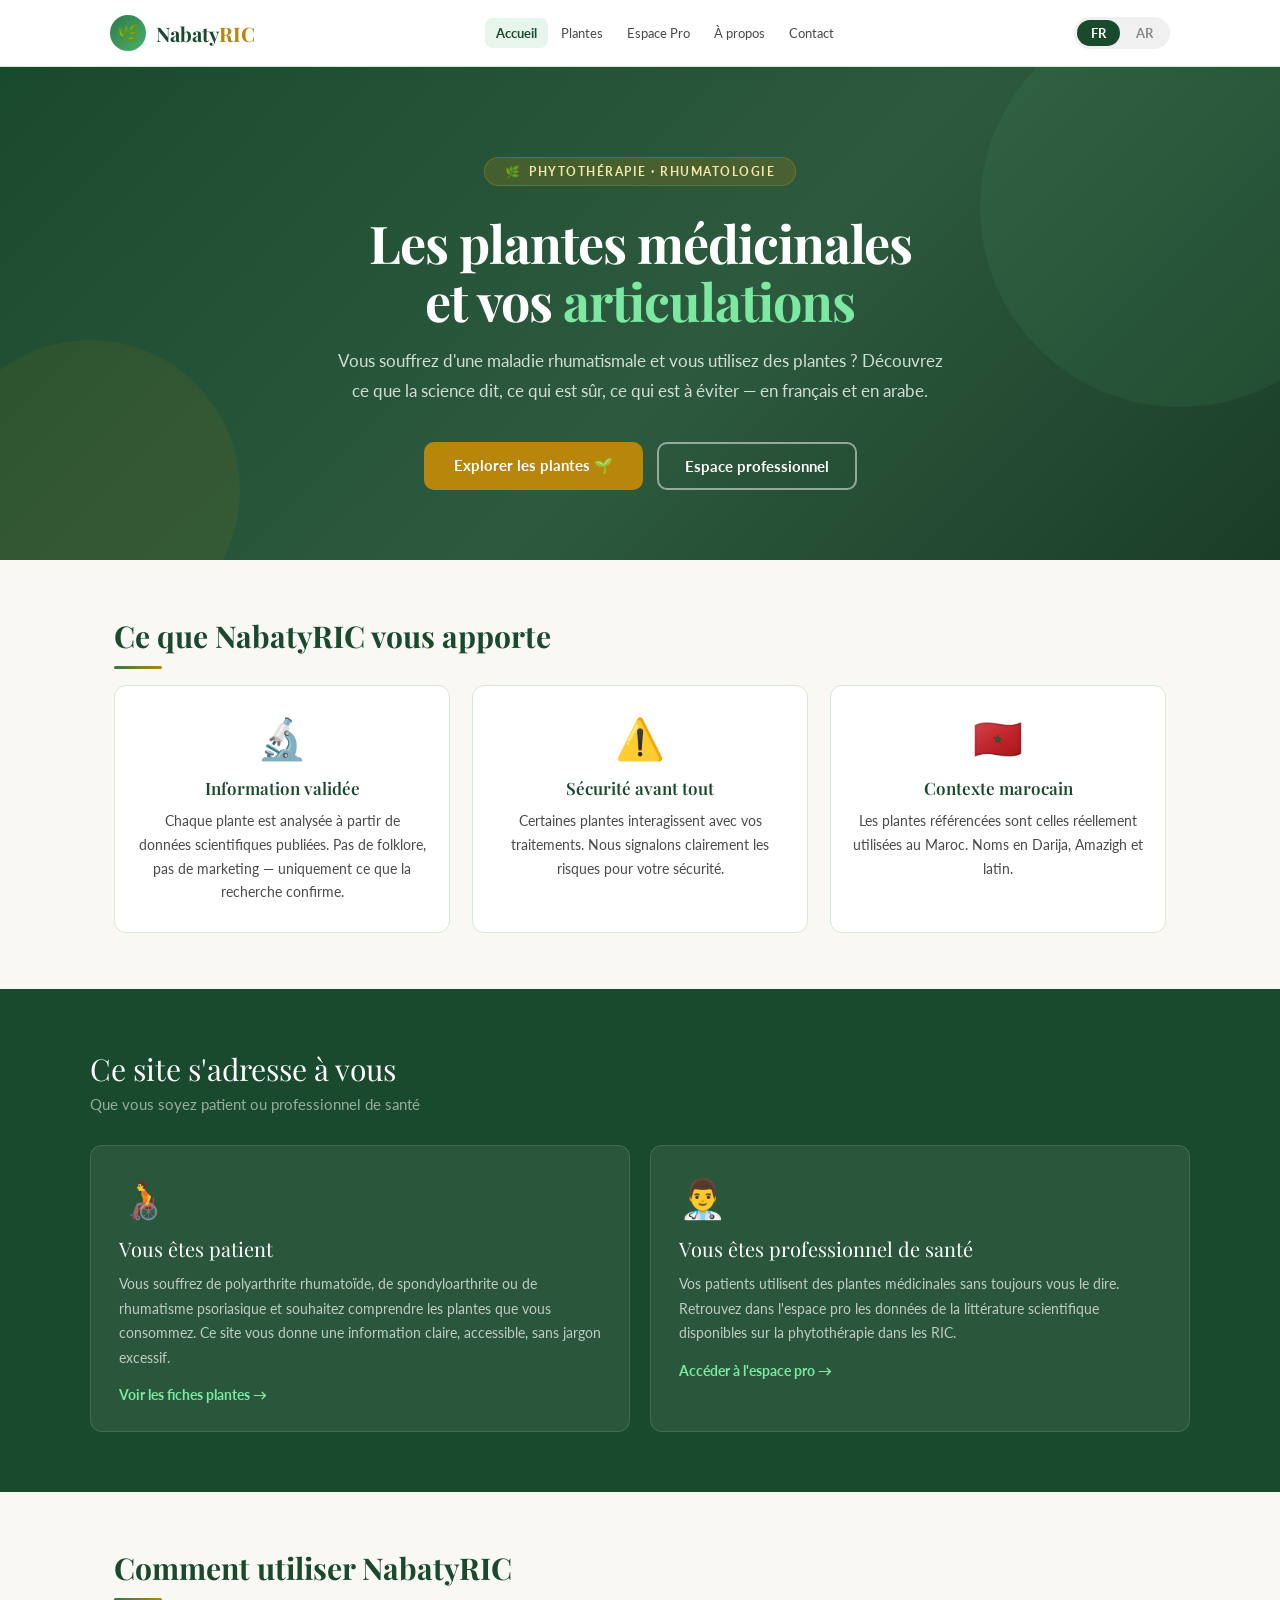
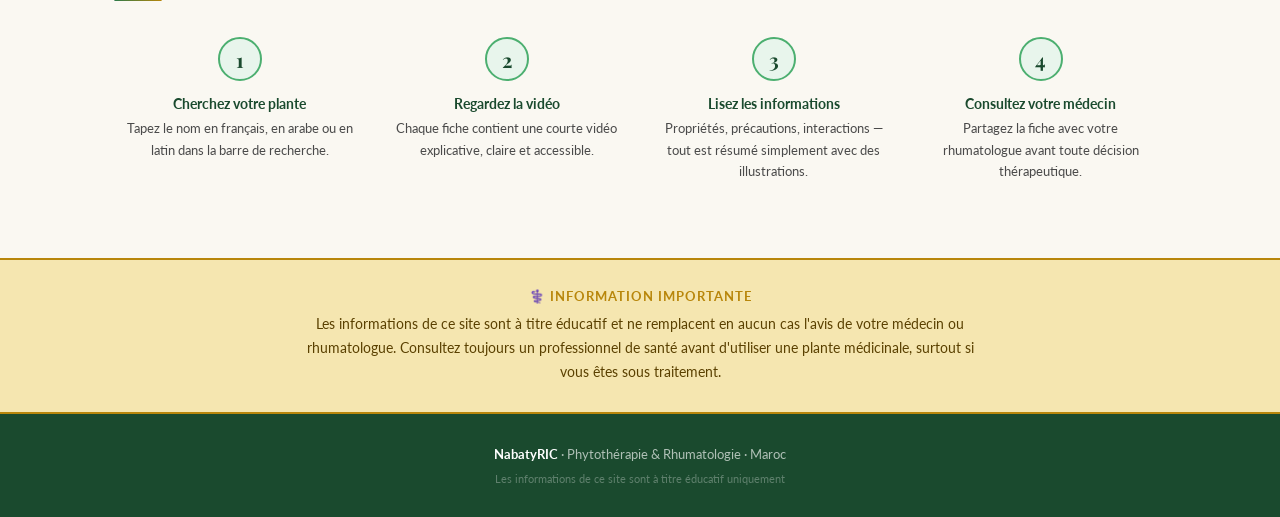
==== commit 4313f343: "Add files via upload" ====
--- a/index.html
+++ b/index.html
@@ -1,105 +1,108 @@
 <!DOCTYPE html>
-<html lang="fr" dir="ltr">
+<html lang="fr" dir="ltr" id="html-root">
 <head>
 <meta charset="UTF-8">
 <meta name="viewport" content="width=device-width, initial-scale=1.0">
-<title>NabatyRIC — Phytothérapie & Rhumatologie</title>
-<meta name="description" content="Comprendre les plantes médicinales utilisées dans les maladies rhumatismales. Information bilingue, scientifique et accessible.">
+<title>NabatyRIC — Phytothérapie & Rhumatologie | نباتي RIC</title>
 <link href="https://fonts.googleapis.com/css2?family=Playfair+Display:wght@400;600;700&family=Lato:wght@300;400;700&family=Amiri:wght@400;700&display=swap" rel="stylesheet">
 <style>
 *{margin:0;padding:0;box-sizing:border-box}
-:root{
-  --green-deep:#1a4a2e;--green-mid:#2d7a4a;--green-light:#4caf70;--green-pale:#e8f5ec;
-  --gold:#b8860b;--gold-light:#f5e6b0;--cream:#faf8f2;--text-dark:#1c1c1c;
-  --text-mid:#4a4a4a;--text-light:#777;--white:#fff;--border:#d4e8d8;
-  --radius:12px;--shadow:0 4px 24px rgba(26,74,46,0.10);
-}
+:root{--green-deep:#1a4a2e;--green-mid:#2d7a4a;--green-light:#4caf70;--green-pale:#e8f5ec;--gold:#b8860b;--gold-light:#f5e6b0;--cream:#faf8f2;--text-dark:#1c1c1c;--text-mid:#4a4a4a;--text-light:#777;--white:#fff;--border:#d4e8d8;--radius:12px;--shadow:0 4px 24px rgba(26,74,46,0.10)}
 body{font-family:'Lato',sans-serif;background:var(--cream);color:var(--text-dark);overflow-x:hidden}
+
+/* NAV */
 nav{background:var(--white);border-bottom:1px solid var(--border);position:sticky;top:0;z-index:100;box-shadow:0 2px 12px rgba(26,74,46,0.07)}
-.nav-inner{max-width:1100px;margin:0 auto;padding:0 24px;display:flex;align-items:center;justify-content:space-between;height:68px}
-.logo{display:flex;align-items:center;gap:10px;text-decoration:none}
-.logo-icon{width:38px;height:38px;background:linear-gradient(135deg,var(--green-mid),var(--green-light));border-radius:50%;display:flex;align-items:center;justify-content:center;font-size:20px}
-.logo-text{font-family:'Playfair Display',serif;font-size:22px;color:var(--green-deep);font-weight:700;letter-spacing:-0.5px}
+.nav-inner{max-width:1100px;margin:0 auto;padding:0 20px;display:flex;align-items:center;justify-content:space-between;height:66px;gap:12px}
+.logo{display:flex;align-items:center;gap:10px;text-decoration:none;flex-shrink:0}
+.logo-icon{width:36px;height:36px;background:linear-gradient(135deg,var(--green-mid),var(--green-light));border-radius:50%;display:flex;align-items:center;justify-content:center;font-size:18px}
+.logo-text{font-family:'Playfair Display',serif;font-size:20px;color:var(--green-deep);font-weight:700}
 .logo-text span{color:var(--gold)}
-.nav-links{display:flex;align-items:center;gap:4px}
-.nav-links a{font-size:14px;padding:8px 13px;border-radius:8px;text-decoration:none;color:var(--text-mid);font-weight:400;transition:all .2s}
+.nav-links{display:flex;align-items:center;gap:2px;flex-wrap:wrap}
+.nav-links a{font-size:13px;padding:7px 11px;border-radius:8px;text-decoration:none;color:var(--text-mid);transition:all .2s}
 .nav-links a:hover,.nav-links a.active{background:var(--green-pale);color:var(--green-deep);font-weight:700}
-.lang-btn{background:var(--green-pale);border:1px solid var(--border);color:var(--green-deep);font-size:13px;font-weight:700;padding:6px 16px;border-radius:20px;cursor:pointer;transition:all .2s;font-family:'Lato',sans-serif}
-.lang-btn:hover{background:var(--green-deep);color:var(--white)}
-footer{background:var(--green-deep);color:rgba(255,255,255,0.65);text-align:center;padding:32px 24px;font-size:13px}
-footer strong{color:var(--white)}
-footer .ar{font-family:'Amiri',serif;font-size:15px;direction:rtl;display:block;margin-top:8px;color:rgba(255,255,255,0.45)}
-footer .copy{margin-top:12px;font-size:11px;color:rgba(255,255,255,0.3)}
-.btn-primary{background:var(--gold);color:var(--white);border:none;padding:14px 32px;border-radius:10px;font-size:15px;font-weight:700;cursor:pointer;font-family:'Lato',sans-serif;transition:all .2s;text-decoration:none;display:inline-block}
-.btn-primary:hover{background:#9a7009;transform:translateY(-1px)}
-.btn-outline{background:transparent;color:var(--white);border:2px solid rgba(255,255,255,0.5);padding:13px 28px;border-radius:10px;font-size:15px;font-weight:700;cursor:pointer;font-family:'Lato',sans-serif;transition:all .2s;text-decoration:none;display:inline-block}
-.btn-outline:hover{border-color:var(--white);background:rgba(255,255,255,0.08)}
-.section{max-width:1100px;margin:0 auto;padding:56px 24px}
-.section-header h2{font-family:'Playfair Display',serif;font-size:32px;color:var(--green-deep);font-weight:700;margin-bottom:8px}
-.divider{width:48px;height:3px;background:linear-gradient(90deg,var(--green-mid),var(--gold));border-radius:2px;margin:12px 0 16px}
-.ar{font-family:'Amiri',serif;direction:rtl}
+.lang-switcher{display:flex;align-items:center;background:#f0f0f0;border-radius:20px;padding:3px;gap:2px;flex-shrink:0}
+.lang-btn{padding:5px 14px;border-radius:16px;border:none;font-size:13px;font-weight:700;cursor:pointer;font-family:'Lato',sans-serif;background:transparent;color:#888;transition:all .2s}
+.lang-btn.active{background:var(--green-deep);color:var(--white)}
 
 /* HERO */
-.hero{background:linear-gradient(135deg,var(--green-deep) 0%,#2d5a3e 55%,#1a3d28 100%);color:var(--white);padding:100px 24px 80px;text-align:center;position:relative;overflow:hidden}
-.hero-circle1{position:absolute;top:-60px;right:-100px;width:400px;height:400px;background:rgba(76,175,112,0.10);border-radius:50%}
-.hero-circle2{position:absolute;bottom:-80px;left:-60px;width:300px;height:300px;background:rgba(184,134,11,0.09);border-radius:50%}
-.hero-circle3{position:absolute;top:40%;left:10%;width:160px;height:160px;background:rgba(255,255,255,0.04);border-radius:50%}
+.hero{background:linear-gradient(135deg,var(--green-deep) 0%,#2d5a3e 55%,#1a3d28 100%);color:var(--white);padding:90px 24px 70px;text-align:center;position:relative;overflow:hidden}
+.hero::before{content:'';position:absolute;top:-60px;right:-100px;width:400px;height:400px;background:rgba(76,175,112,0.10);border-radius:50%}
+.hero::after{content:'';position:absolute;bottom:-80px;left:-60px;width:300px;height:300px;background:rgba(184,134,11,0.09);border-radius:50%}
 .hero-inner{max-width:800px;margin:0 auto;position:relative;z-index:1}
 .hero-badge{display:inline-flex;align-items:center;gap:8px;background:rgba(184,134,11,0.22);border:1px solid rgba(184,134,11,0.4);color:#f5e6b0;font-size:12px;font-weight:700;letter-spacing:1.5px;text-transform:uppercase;padding:6px 20px;border-radius:20px;margin-bottom:28px}
-.hero h1{font-family:'Playfair Display',serif;font-size:56px;font-weight:700;line-height:1.12;margin-bottom:14px;letter-spacing:-1.5px}
+.hero h1{font-family:'Playfair Display',serif;font-size:52px;font-weight:700;line-height:1.12;margin-bottom:16px;letter-spacing:-1px}
 .hero h1 em{color:#7de8a2;font-style:normal}
-.hero-ar{font-family:'Amiri',serif;font-size:26px;color:rgba(255,255,255,0.65);margin-bottom:28px;direction:rtl;line-height:1.6}
-.hero-desc{font-size:18px;color:rgba(255,255,255,0.80);line-height:1.75;max-width:620px;margin:0 auto 40px}
+.hero p{font-size:17px;color:rgba(255,255,255,0.80);line-height:1.75;max-width:620px;margin:0 auto 36px}
 .hero-btns{display:flex;gap:14px;justify-content:center;flex-wrap:wrap}
-
-/* VALUE PROPS */
-.props-grid{display:grid;grid-template-columns:repeat(3,1fr);gap:24px;margin-top:8px}
-.prop-card{background:var(--white);border:1px solid var(--border);border-radius:var(--radius);padding:28px 24px;transition:all .25s;text-align:center}
+.btn-primary{background:var(--gold);color:var(--white);border:none;padding:14px 30px;border-radius:10px;font-size:15px;font-weight:700;cursor:pointer;font-family:'Lato',sans-serif;transition:all .2s;text-decoration:none;display:inline-block}
+.btn-primary:hover{background:#9a7009;transform:translateY(-1px)}
+.btn-outline{background:transparent;color:var(--white);border:2px solid rgba(255,255,255,0.5);padding:13px 26px;border-radius:10px;font-size:15px;font-weight:700;cursor:pointer;font-family:'Lato',sans-serif;transition:all .2s;text-decoration:none;display:inline-block}
+.btn-outline:hover{border-color:var(--white);background:rgba(255,255,255,0.08)}
+
+/* SECTIONS */
+.section{max-width:1100px;margin:0 auto;padding:56px 24px}
+.section-title{font-family:'Playfair Display',serif;font-size:30px;color:var(--green-deep);font-weight:700;margin-bottom:8px}
+.divider{width:48px;height:3px;background:linear-gradient(90deg,var(--green-mid),var(--gold));border-radius:2px;margin:10px 0 16px}
+.section-sub{font-size:15px;color:var(--text-mid);line-height:1.65;margin-bottom:28px}
+
+/* VALUE CARDS */
+.props-grid{display:grid;grid-template-columns:repeat(3,1fr);gap:22px}
+.prop-card{background:var(--white);border:1px solid var(--border);border-radius:var(--radius);padding:28px 22px;transition:all .25s;text-align:center}
 .prop-card:hover{transform:translateY(-4px);box-shadow:var(--shadow);border-color:var(--green-light)}
-.prop-icon{font-size:40px;margin-bottom:16px}
-.prop-title{font-family:'Playfair Display',serif;font-size:18px;font-weight:600;color:var(--green-deep);margin-bottom:10px}
+.prop-icon{font-size:40px;margin-bottom:14px}
+.prop-title{font-family:'Playfair Display',serif;font-size:17px;font-weight:600;color:var(--green-deep);margin-bottom:10px}
 .prop-text{font-size:14px;color:var(--text-mid);line-height:1.7}
-.prop-text-ar{font-family:'Amiri',serif;font-size:15px;color:var(--text-light);direction:rtl;display:block;margin-top:8px}
 
 /* FOR WHO */
 .forwho{background:var(--green-deep);padding:60px 24px}
 .forwho-inner{max-width:1100px;margin:0 auto}
-.forwho h2{font-family:'Playfair Display',serif;font-size:30px;color:var(--white);margin-bottom:6px}
-.forwho-sub{color:rgba(255,255,255,0.6);font-size:15px;margin-bottom:36px}
+.forwho-title{font-family:'Playfair Display',serif;font-size:30px;color:var(--white);margin-bottom:6px}
+.forwho-sub{color:rgba(255,255,255,0.55);font-size:15px;margin-bottom:32px}
 .forwho-grid{display:grid;grid-template-columns:1fr 1fr;gap:20px}
 .forwho-card{background:rgba(255,255,255,0.07);border:1px solid rgba(255,255,255,0.12);border-radius:var(--radius);padding:28px;transition:all .2s}
 .forwho-card:hover{background:rgba(255,255,255,0.11)}
-.forwho-icon{font-size:36px;margin-bottom:14px}
-.forwho-title{font-family:'Playfair Display',serif;font-size:20px;color:var(--white);margin-bottom:10px}
-.forwho-text{font-size:14px;color:rgba(255,255,255,0.70);line-height:1.7}
-.forwho-text-ar{font-family:'Amiri',serif;font-size:15px;color:rgba(255,255,255,0.45);direction:rtl;display:block;margin-top:8px}
+.forwho-icon{font-size:38px;margin-bottom:14px}
+.forwho-ctitle{font-family:'Playfair Display',serif;font-size:20px;color:var(--white);margin-bottom:10px}
+.forwho-text{font-size:14px;color:rgba(255,255,255,0.70);line-height:1.75}
 .forwho-link{display:inline-block;margin-top:16px;color:#7de8a2;font-size:14px;font-weight:700;text-decoration:none}
 .forwho-link:hover{color:var(--white)}
 
-/* HOW IT WORKS */
-.steps{display:grid;grid-template-columns:repeat(4,1fr);gap:16px;margin-top:8px;position:relative}
-.step{text-align:center;padding:20px 16px}
+/* STEPS */
+.steps{display:grid;grid-template-columns:repeat(4,1fr);gap:16px}
+.step{text-align:center;padding:20px 12px}
 .step-num{width:44px;height:44px;border-radius:50%;background:var(--green-pale);border:2px solid var(--green-light);display:flex;align-items:center;justify-content:center;font-family:'Playfair Display',serif;font-size:20px;font-weight:700;color:var(--green-deep);margin:0 auto 14px}
-.step-title{font-weight:700;font-size:15px;color:var(--green-deep);margin-bottom:6px}
-.step-text{font-size:13px;color:var(--text-mid);line-height:1.6}
+.step-title{font-weight:700;font-size:14px;color:var(--green-deep);margin-bottom:6px}
+.step-text{font-size:13px;color:var(--text-mid);line-height:1.65}
 
 /* DISCLAIMER */
 .disclaimer{background:var(--gold-light);border-top:2px solid var(--gold);border-bottom:2px solid var(--gold);padding:28px 24px;text-align:center}
 .disclaimer-inner{max-width:680px;margin:0 auto}
-.disclaimer-title{font-weight:700;color:var(--gold);font-size:13px;letter-spacing:1px;text-transform:uppercase;margin-bottom:8px}
+.disclaimer-badge{font-weight:700;color:var(--gold);font-size:13px;letter-spacing:1px;text-transform:uppercase;margin-bottom:8px}
 .disclaimer p{font-size:14px;color:#5a4000;line-height:1.7}
-.disclaimer .ar{font-family:'Amiri',serif;font-size:16px;color:#7a5800;direction:rtl;display:block;margin-top:8px}
+
+/* FOOTER */
+footer{background:var(--green-deep);color:rgba(255,255,255,0.65);text-align:center;padding:32px 24px;font-size:13px}
+footer strong{color:var(--white)}
+footer .copy{margin-top:10px;font-size:11px;color:rgba(255,255,255,0.3)}
+
+/* ARABIC MODE */
+[dir="rtl"] body{font-family:'Amiri',serif}
+[dir="rtl"] .hero h1{font-family:'Amiri',serif;font-size:48px}
+[dir="rtl"] .section-title,[dir="rtl"] .prop-title,[dir="rtl"] .forwho-ctitle,[dir="rtl"] .step-title{font-family:'Amiri',serif}
+[dir="rtl"] .logo-text{font-family:'Amiri',serif}
+[dir="rtl"] .nav-links a{font-family:'Amiri',serif;font-size:15px}
 
 @media(max-width:768px){
   .hero h1{font-size:34px}
   .props-grid{grid-template-columns:1fr}
   .forwho-grid{grid-template-columns:1fr}
   .steps{grid-template-columns:1fr 1fr}
-  .nav-links a{font-size:12px;padding:6px 8px}
+  .nav-links{display:none}
 }
 </style>
 </head>
 <body>
+
 <nav>
   <div class="nav-inner">
     <a class="logo" href="index.html">
@@ -107,57 +110,51 @@
       <div class="logo-text">Nabaty<span>RIC</span></div>
     </a>
     <div class="nav-links">
-      <a href="index.html" class="active">Accueil</a>
-      <a href="plantes.html">Plantes</a>
-      <a href="pro.html">Espace Pro</a>
-      <a href="apropos.html">À propos</a>
-      <a href="contact.html">Contact</a>
-    </div>
-    <button class="lang-btn">عربي</button>
+      <a href="index.html" class="active" data-fr="Accueil" data-ar="الرئيسية">Accueil</a>
+      <a href="plantes.html" data-fr="Plantes" data-ar="النباتات">Plantes</a>
+      <a href="pro.html" data-fr="Espace Pro" data-ar="الفضاء المهني">Espace Pro</a>
+      <a href="apropos.html" data-fr="À propos" data-ar="حول">À propos</a>
+      <a href="contact.html" data-fr="Contact" data-ar="تواصل">Contact</a>
+    </div>
+    <div class="lang-switcher">
+      <button class="lang-btn active" onclick="setLang('fr')">FR</button>
+      <button class="lang-btn" onclick="setLang('ar')">AR</button>
+    </div>
   </div>
 </nav>
 
 <!-- HERO -->
 <div class="hero">
-  <div class="hero-circle1"></div>
-  <div class="hero-circle2"></div>
-  <div class="hero-circle3"></div>
   <div class="hero-inner">
-    <div class="hero-badge">🌿 Phytothérapie · Rhumatologie</div>
-    <h1>Les plantes médicinales<br>et vos <em>articulations</em></h1>
-    <div class="hero-ar">النباتات الطبية وأمراض المفاصل — معلومات علمية بلغتين</div>
-    <p class="hero-desc">Vous souffrez d'une maladie rhumatismale et vous utilisez des plantes ? Découvrez ce que la science dit, ce qui est sûr, ce qui est à éviter — en français et en arabe.</p>
+    <div class="hero-badge">🌿 <span data-fr="Phytothérapie · Rhumatologie" data-ar="الطب النباتي · أمراض الروماتيزم">Phytothérapie · Rhumatologie</span></div>
+    <h1 data-fr="Les plantes médicinales<br>et vos <em>articulations</em>" data-ar="النباتات الطبية<br>و<em>مفاصلكم</em>">Les plantes médicinales<br>et vos <em>articulations</em></h1>
+    <p data-fr="Vous souffrez d'une maladie rhumatismale et vous utilisez des plantes ? Découvrez ce que la science dit, ce qui est sûr, ce qui est à éviter — en français et en arabe." data-ar="هل تعاني من مرض روماتيزمي وتستخدم النباتات الطبية؟ اكتشف ما تقوله العلوم، ما هو آمن وما يجب تجنبه — بالعربية والفرنسية.">Vous souffrez d'une maladie rhumatismale et vous utilisez des plantes ? Découvrez ce que la science dit, ce qui est sûr, ce qui est à éviter — en français et en arabe.</p>
     <div class="hero-btns">
-      <a href="plantes.html" class="btn-primary">Explorer les plantes 🌱</a>
-      <a href="pro.html" class="btn-outline">Espace professionnel</a>
-    </div>
-  </div>
-</div>
-
-<!-- POURQUOI CE SITE -->
+      <a href="plantes.html" class="btn-primary" data-fr="Explorer les plantes 🌱" data-ar="استكشف النباتات 🌱">Explorer les plantes 🌱</a>
+      <a href="pro.html" class="btn-outline" data-fr="Espace professionnel" data-ar="الفضاء المهني">Espace professionnel</a>
+    </div>
+  </div>
+</div>
+
+<!-- CE QUE NABATYRIC APPORTE -->
 <div class="section">
-  <div class="section-header">
-    <h2>Ce que NabatyRIC vous apporte</h2>
-    <div class="divider"></div>
-  </div>
+  <div class="section-title" data-fr="Ce que NabatyRIC vous apporte" data-ar="ما يقدمه لك نباتي RIC">Ce que NabatyRIC vous apporte</div>
+  <div class="divider"></div>
   <div class="props-grid">
     <div class="prop-card">
       <div class="prop-icon">🔬</div>
-      <div class="prop-title">Information validée</div>
-      <div class="prop-text">Chaque plante est analysée à partir de données scientifiques publiées. Pas de folklore, pas de marketing — uniquement ce que la recherche confirme.</div>
-      <span class="prop-text-ar">معلومات مبنية على الأدلة العلمية المنشورة</span>
+      <div class="prop-title" data-fr="Information validée" data-ar="معلومات موثوقة">Information validée</div>
+      <div class="prop-text" data-fr="Chaque plante est analysée à partir de données scientifiques publiées. Pas de folklore, pas de marketing — uniquement ce que la recherche confirme." data-ar="كل نبتة مُحللة بناءً على بيانات علمية منشورة. لا خرافات، لا تسويق — فقط ما يؤكده البحث العلمي.">Chaque plante est analysée à partir de données scientifiques publiées. Pas de folklore, pas de marketing — uniquement ce que la recherche confirme.</div>
     </div>
     <div class="prop-card">
       <div class="prop-icon">⚠️</div>
-      <div class="prop-title">Sécurité avant tout</div>
-      <div class="prop-text">Certaines plantes interagissent avec vos traitements de fond (méthotrexate, biothérapies). Nous signalons clairement les risques pour votre sécurité.</div>
-      <span class="prop-text-ar">تنبيهات واضحة حول التفاعلات مع الأدوية الروماتيزمية</span>
+      <div class="prop-title" data-fr="Sécurité avant tout" data-ar="السلامة أولاً">Sécurité avant tout</div>
+      <div class="prop-text" data-fr="Certaines plantes interagissent avec vos traitements. Nous signalons clairement les risques pour votre sécurité." data-ar="بعض النباتات تتفاعل مع أدويتك. نحذر بوضوح من المخاطر لحماية سلامتك.">Certaines plantes interagissent avec vos traitements. Nous signalons clairement les risques pour votre sécurité.</div>
     </div>
     <div class="prop-card">
       <div class="prop-icon">🇲🇦</div>
-      <div class="prop-title">Contexte marocain</div>
-      <div class="prop-text">Les plantes référencées sont celles réellement utilisées au Maroc. Noms en Darija, Amazigh et latin. Un outil pensé pour notre réalité locale.</div>
-      <span class="prop-text-ar">النباتات المستخدمة فعلاً في المغرب، بالأسماء الدارجة والأمازيغية</span>
+      <div class="prop-title" data-fr="Contexte marocain" data-ar="السياق المغربي">Contexte marocain</div>
+      <div class="prop-text" data-fr="Les plantes référencées sont celles réellement utilisées au Maroc. Noms en Darija, Amazigh et latin." data-ar="النباتات المُدرجة هي المستخدمة فعلاً في المغرب. الأسماء بالدارجة والأمازيغية واللاتينية.">Les plantes référencées sont celles réellement utilisées au Maroc. Noms en Darija, Amazigh et latin.</div>
     </div>
   </div>
 </div>
@@ -165,53 +162,49 @@
 <!-- POUR QUI -->
 <div class="forwho">
   <div class="forwho-inner">
-    <h2>Ce site s'adresse à vous</h2>
-    <div class="forwho-sub">Que vous soyez patient ou professionnel de santé</div>
+    <div class="forwho-title" data-fr="Ce site s'adresse à vous" data-ar="هذا الموقع مُوجَّه إليك">Ce site s'adresse à vous</div>
+    <div class="forwho-sub" data-fr="Que vous soyez patient ou professionnel de santé" data-ar="سواء كنت مريضاً أو متخصصاً في الصحة">Que vous soyez patient ou professionnel de santé</div>
     <div class="forwho-grid">
       <div class="forwho-card">
         <div class="forwho-icon">🧑‍🦽</div>
-        <div class="forwho-title">Vous êtes patient</div>
-        <div class="forwho-text">Vous souffrez de polyarthrite rhumatoïde, de spondyloarthrite ou de rhumatisme psoriasique et vous souhaitez comprendre les plantes que vous consommez — ou hésitez à consommer. Ce site vous donne une information claire, accessible, et sans jargon excessif.</div>
-        <span class="forwho-text-ar">إذا كنت مريضاً بأمراض الروماتيزم وتستخدم النباتات الطبية، هذا الموقع يقدم لك معلومات واضحة وآمنة</span>
-        <a href="plantes.html" class="forwho-link">Voir les fiches plantes →</a>
+        <div class="forwho-ctitle" data-fr="Vous êtes patient" data-ar="أنت مريض">Vous êtes patient</div>
+        <div class="forwho-text" data-fr="Vous souffrez de polyarthrite rhumatoïde, de spondyloarthrite ou de rhumatisme psoriasique et souhaitez comprendre les plantes que vous consommez. Ce site vous donne une information claire, accessible, sans jargon excessif." data-ar="تعاني من التهاب المفاصل الروماتويدي أو التهاب الفقار أو الروماتيزم الصدفي وتريد فهم النباتات التي تستخدمها. هذا الموقع يقدم لك معلومات واضحة وسهلة الفهم.">Vous souffrez de polyarthrite rhumatoïde, de spondyloarthrite ou de rhumatisme psoriasique et souhaitez comprendre les plantes que vous consommez. Ce site vous donne une information claire, accessible, sans jargon excessif.</div>
+        <a href="plantes.html" class="forwho-link" data-fr="Voir les fiches plantes →" data-ar="عرض بطاقات النباتات ←">Voir les fiches plantes →</a>
       </div>
       <div class="forwho-card">
         <div class="forwho-icon">👨‍⚕️</div>
-        <div class="forwho-title">Vous êtes professionnel de santé</div>
-        <div class="forwho-text">Vos patients utilisent des plantes médicinales sans toujours vous le dire. Retrouvez dans l'espace pro les données de la littérature scientifique, les interactions médicamenteuses documentées, et les protocoles de recherche disponibles.</div>
-        <span class="forwho-text-ar">للأطباء والمختصين: بيانات علمية حول النباتات الطبية في الأمراض الروماتيزمية</span>
-        <a href="pro.html" class="forwho-link">Accéder à l'espace pro →</a>
+        <div class="forwho-ctitle" data-fr="Vous êtes professionnel de santé" data-ar="أنت متخصص في الصحة">Vous êtes professionnel de santé</div>
+        <div class="forwho-text" data-fr="Vos patients utilisent des plantes médicinales sans toujours vous le dire. Retrouvez dans l'espace pro les données de la littérature scientifique disponibles sur la phytothérapie dans les RIC." data-ar="مرضاك يستخدمون النباتات الطبية دون إخبارك دائماً. اعثر في الفضاء المهني على بيانات الأدبيات العلمية المتعلقة بالعلاج النباتي في الأمراض الروماتيزمية.">Vos patients utilisent des plantes médicinales sans toujours vous le dire. Retrouvez dans l'espace pro les données de la littérature scientifique disponibles sur la phytothérapie dans les RIC.</div>
+        <a href="pro.html" class="forwho-link" data-fr="Accéder à l'espace pro →" data-ar="الدخول إلى الفضاء المهني ←">Accéder à l'espace pro →</a>
       </div>
     </div>
   </div>
 </div>
 
-<!-- COMMENT ÇA MARCHE -->
+<!-- COMMENT UTILISER -->
 <div class="section">
-  <div class="section-header">
-    <h2>Comment utiliser NabatyRIC</h2>
-    <div class="divider"></div>
-  </div>
+  <div class="section-title" data-fr="Comment utiliser NabatyRIC" data-ar="كيف تستخدم نباتي RIC">Comment utiliser NabatyRIC</div>
+  <div class="divider"></div>
   <div class="steps">
     <div class="step">
       <div class="step-num">1</div>
-      <div class="step-title">Cherchez votre plante</div>
-      <div class="step-text">Tapez le nom en français, en arabe ou en latin dans la barre de recherche.</div>
+      <div class="step-title" data-fr="Cherchez votre plante" data-ar="ابحث عن نبتتك">Cherchez votre plante</div>
+      <div class="step-text" data-fr="Tapez le nom en français, en arabe ou en latin dans la barre de recherche." data-ar="اكتب الاسم بالعربية أو الفرنسية أو اللاتينية في شريط البحث.">Tapez le nom en français, en arabe ou en latin dans la barre de recherche.</div>
     </div>
     <div class="step">
       <div class="step-num">2</div>
-      <div class="step-title">Regardez la vidéo</div>
-      <div class="step-text">Chaque fiche contient une courte vidéo explicative, claire et accessible.</div>
+      <div class="step-title" data-fr="Regardez la vidéo" data-ar="شاهد الفيديو">Regardez la vidéo</div>
+      <div class="step-text" data-fr="Chaque fiche contient une courte vidéo explicative, claire et accessible." data-ar="كل بطاقة تحتوي على فيديو قصير توضيحي، واضح وسهل الفهم.">Chaque fiche contient une courte vidéo explicative, claire et accessible.</div>
     </div>
     <div class="step">
       <div class="step-num">3</div>
-      <div class="step-title">Lisez les infos</div>
-      <div class="step-text">Propriétés, niveau de preuve, interactions, précautions — tout est résumé simplement.</div>
+      <div class="step-title" data-fr="Lisez les informations" data-ar="اقرأ المعلومات">Lisez les informations</div>
+      <div class="step-text" data-fr="Propriétés, précautions, interactions — tout est résumé simplement avec des illustrations." data-ar="الخصائص، الاحتياطات، التفاعلات — كل شيء ملخص ببساطة مع رسوم توضيحية.">Propriétés, précautions, interactions — tout est résumé simplement avec des illustrations.</div>
     </div>
     <div class="step">
       <div class="step-num">4</div>
-      <div class="step-title">Consultez votre médecin</div>
-      <div class="step-text">Partagez la fiche avec votre rhumatologue avant toute décision thérapeutique.</div>
+      <div class="step-title" data-fr="Consultez votre médecin" data-ar="استشر طبيبك">Consultez votre médecin</div>
+      <div class="step-text" data-fr="Partagez la fiche avec votre rhumatologue avant toute décision thérapeutique." data-ar="شارك البطاقة مع طبيبك قبل أي قرار علاجي.">Partagez la fiche avec votre rhumatologue avant toute décision thérapeutique.</div>
     </div>
   </div>
 </div>
@@ -219,16 +212,37 @@
 <!-- DISCLAIMER -->
 <div class="disclaimer">
   <div class="disclaimer-inner">
-    <div class="disclaimer-title">⚕️ Information importante</div>
-    <p>Les informations de ce site sont à titre éducatif et ne remplacent en aucun cas l'avis de votre médecin ou rhumatologue. Consultez toujours un professionnel de santé avant d'utiliser une plante médicinale, surtout si vous êtes sous traitement.</p>
-    <span class="ar">المعلومات الواردة هنا للأغراض التثقيفية فقط ولا تغني عن استشارة الطبيب المختص، خاصة إذا كنت تتلقى علاجاً</span>
+    <div class="disclaimer-badge">⚕️ <span data-fr="Information importante" data-ar="معلومة مهمة">Information importante</span></div>
+    <p data-fr="Les informations de ce site sont à titre éducatif et ne remplacent en aucun cas l'avis de votre médecin ou rhumatologue. Consultez toujours un professionnel de santé avant d'utiliser une plante médicinale, surtout si vous êtes sous traitement." data-ar="المعلومات الواردة في هذا الموقع للأغراض التثقيفية فقط ولا تغني بأي حال عن استشارة طبيبك أو روماتولوجك. استشر دائماً متخصصاً في الصحة قبل استخدام أي نبتة طبية، خاصة إذا كنت تتناول أدوية.">Les informations de ce site sont à titre éducatif et ne remplacent en aucun cas l'avis de votre médecin ou rhumatologue. Consultez toujours un professionnel de santé avant d'utiliser une plante médicinale, surtout si vous êtes sous traitement.</p>
   </div>
 </div>
 
 <footer>
-  <strong>NabatyRIC</strong> · Phytothérapie &amp; Rhumatologie inflammatoire chronique · Maroc
-  <span class="ar">نباتي RIC · النباتات الطبية والأمراض الروماتيزمية · المغرب</span>
-  <div class="copy">Les informations de ce site sont à titre éducatif uniquement · للأغراض التثقيفية فقط</div>
+  <strong>NabatyRIC</strong> · <span data-fr="Phytothérapie & Rhumatologie · Maroc" data-ar="الطب النباتي والروماتيزم · المغرب">Phytothérapie & Rhumatologie · Maroc</span>
+  <div class="copy" data-fr="Les informations de ce site sont à titre éducatif uniquement" data-ar="المعلومات الواردة في هذا الموقع للأغراض التثقيفية فقط">Les informations de ce site sont à titre éducatif uniquement</div>
 </footer>
+
+<script>
+// ===== LANGUAGE SYSTEM =====
+let currentLang = localStorage.getItem('nabatyric-lang') || 'fr';
+
+function setLang(lang) {
+  currentLang = lang;
+  localStorage.setItem('nabatyric-lang', lang);
+  const root = document.getElementById('html-root');
+  root.lang = lang;
+  root.dir = lang === 'ar' ? 'rtl' : 'ltr';
+  document.querySelectorAll('.lang-btn').forEach(b => {
+    b.classList.toggle('active', b.textContent.toLowerCase() === lang);
+  });
+  document.querySelectorAll('[data-fr]').forEach(el => {
+    const content = lang === 'ar' ? el.getAttribute('data-ar') : el.getAttribute('data-fr');
+    if (content) el.innerHTML = content;
+  });
+}
+
+// Apply saved language on load
+setLang(currentLang);
+</script>
 </body>
 </html>
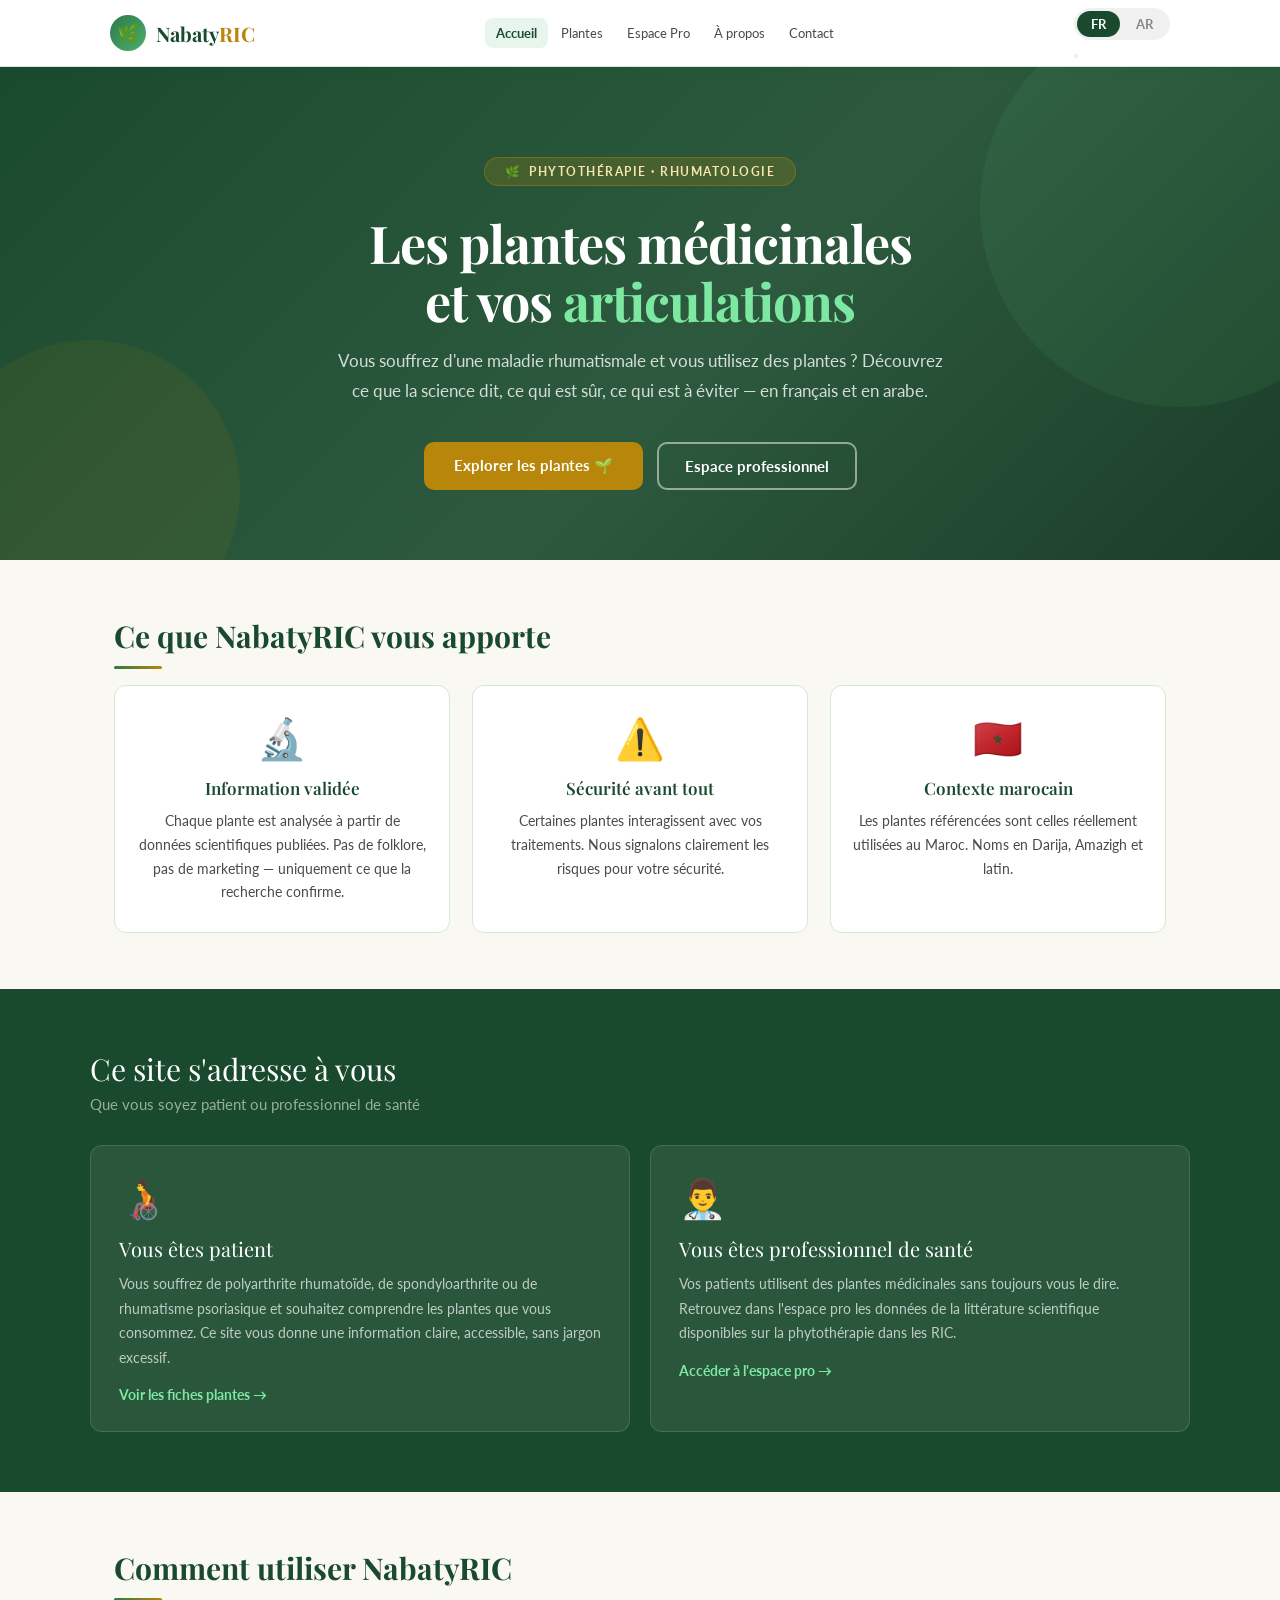
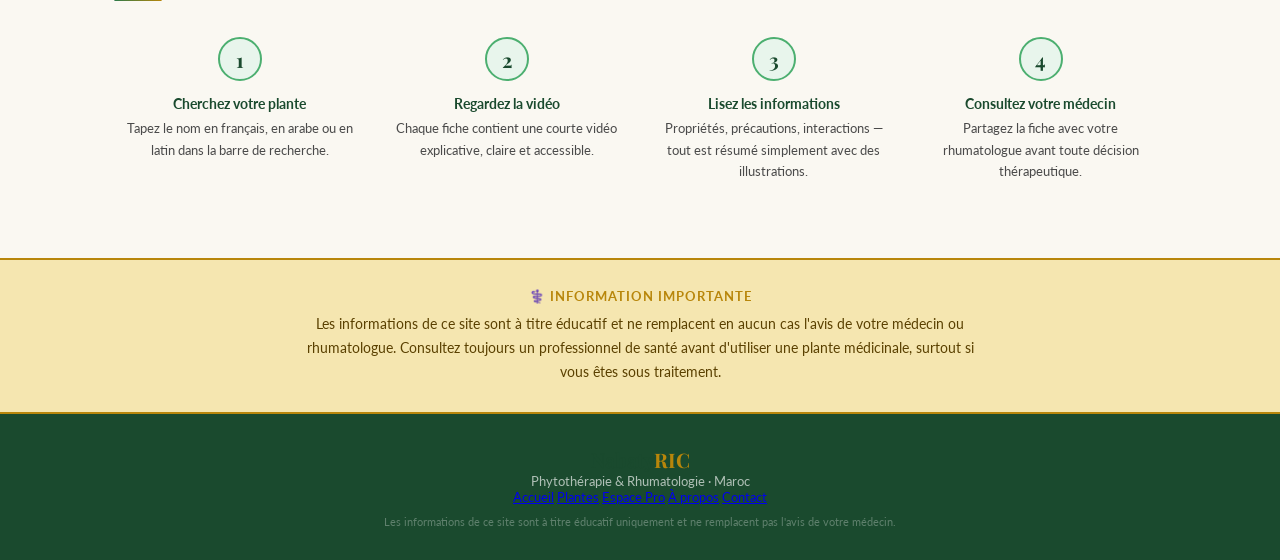
==== commit f06c081b: "Add files via upload" ====
--- a/index.html
+++ b/index.html
@@ -4,7 +4,7 @@
 <meta charset="UTF-8">
 <meta name="viewport" content="width=device-width, initial-scale=1.0">
 <title>NabatyRIC — Phytothérapie & Rhumatologie | نباتي RIC</title>
-<link href="https://fonts.googleapis.com/css2?family=Playfair+Display:wght@400;600;700&family=Lato:wght@300;400;700&family=Amiri:wght@400;700&display=swap" rel="stylesheet">
+<link href="https://fonts.googleapis.com/css2?family=Playfair+Display:wght@400;600;700&family=Lato:wght@300;400;700&family=Amiri:wght@400;700&family=Tajawal:wght@400;500;700&display=swap" rel="stylesheet">
 <style>
 *{margin:0;padding:0;box-sizing:border-box}
 :root{--green-deep:#1a4a2e;--green-mid:#2d7a4a;--green-light:#4caf70;--green-pale:#e8f5ec;--gold:#b8860b;--gold-light:#f5e6b0;--cream:#faf8f2;--text-dark:#1c1c1c;--text-mid:#4a4a4a;--text-light:#777;--white:#fff;--border:#d4e8d8;--radius:12px;--shadow:0 4px 24px rgba(26,74,46,0.10)}
@@ -100,6 +100,8 @@
   .nav-links{display:none}
 }
 </style>
+<link rel="stylesheet" href="assets/nabatyric.css">
+<meta name="theme-color" content="#1a4a2e">
 </head>
 <body>
 
@@ -116,9 +118,12 @@
       <a href="apropos.html" data-fr="À propos" data-ar="حول">À propos</a>
       <a href="contact.html" data-fr="Contact" data-ar="تواصل">Contact</a>
     </div>
-    <div class="lang-switcher">
+    <div class="nav-right">
+      <div class="lang-switcher">
       <button class="lang-btn active" onclick="setLang('fr')">FR</button>
       <button class="lang-btn" onclick="setLang('ar')">AR</button>
+    </div>
+      <button class="nav-toggle" type="button" aria-label="Menu" aria-expanded="false"><span></span><span></span><span></span></button>
     </div>
   </div>
 </nav>
@@ -217,9 +222,21 @@
   </div>
 </div>
 
-<footer>
-  <strong>NabatyRIC</strong> · <span data-fr="Phytothérapie & Rhumatologie · Maroc" data-ar="الطب النباتي والروماتيزم · المغرب">Phytothérapie & Rhumatologie · Maroc</span>
-  <div class="copy" data-fr="Les informations de ce site sont à titre éducatif uniquement" data-ar="المعلومات الواردة في هذا الموقع للأغراض التثقيفية فقط">Les informations de ce site sont à titre éducatif uniquement</div>
+<footer class="site-footer">
+  <div class="footer-inner">
+    <div class="footer-brand">
+      <div class="logo-text">Nabaty<span>RIC</span></div>
+      <p data-fr="Phytothérapie &amp; Rhumatologie · Maroc" data-ar="الطب النباتي والروماتيزم · المغرب">Phytothérapie &amp; Rhumatologie · Maroc</p>
+    </div>
+    <div class="footer-links">
+      <a href="index.html" data-fr="Accueil" data-ar="الرئيسية">Accueil</a>
+      <a href="plantes.html" data-fr="Plantes" data-ar="النباتات">Plantes</a>
+      <a href="pro.html" data-fr="Espace Pro" data-ar="الفضاء المهني">Espace Pro</a>
+      <a href="apropos.html" data-fr="À propos" data-ar="حول">À propos</a>
+      <a href="contact.html" data-fr="Contact" data-ar="تواصل">Contact</a>
+    </div>
+  </div>
+  <div class="copy" data-fr="Les informations de ce site sont à titre éducatif uniquement et ne remplacent pas l'avis de votre médecin." data-ar="المعلومات الواردة في هذا الموقع للأغراض التثقيفية فقط ولا تغني عن استشارة الطبيب.">Les informations de ce site sont à titre éducatif uniquement et ne remplacent pas l'avis de votre médecin.</div>
 </footer>
 
 <script>
@@ -244,5 +261,6 @@
 // Apply saved language on load
 setLang(currentLang);
 </script>
+<script src="assets/nabatyric.js"></script>
 </body>
 </html>
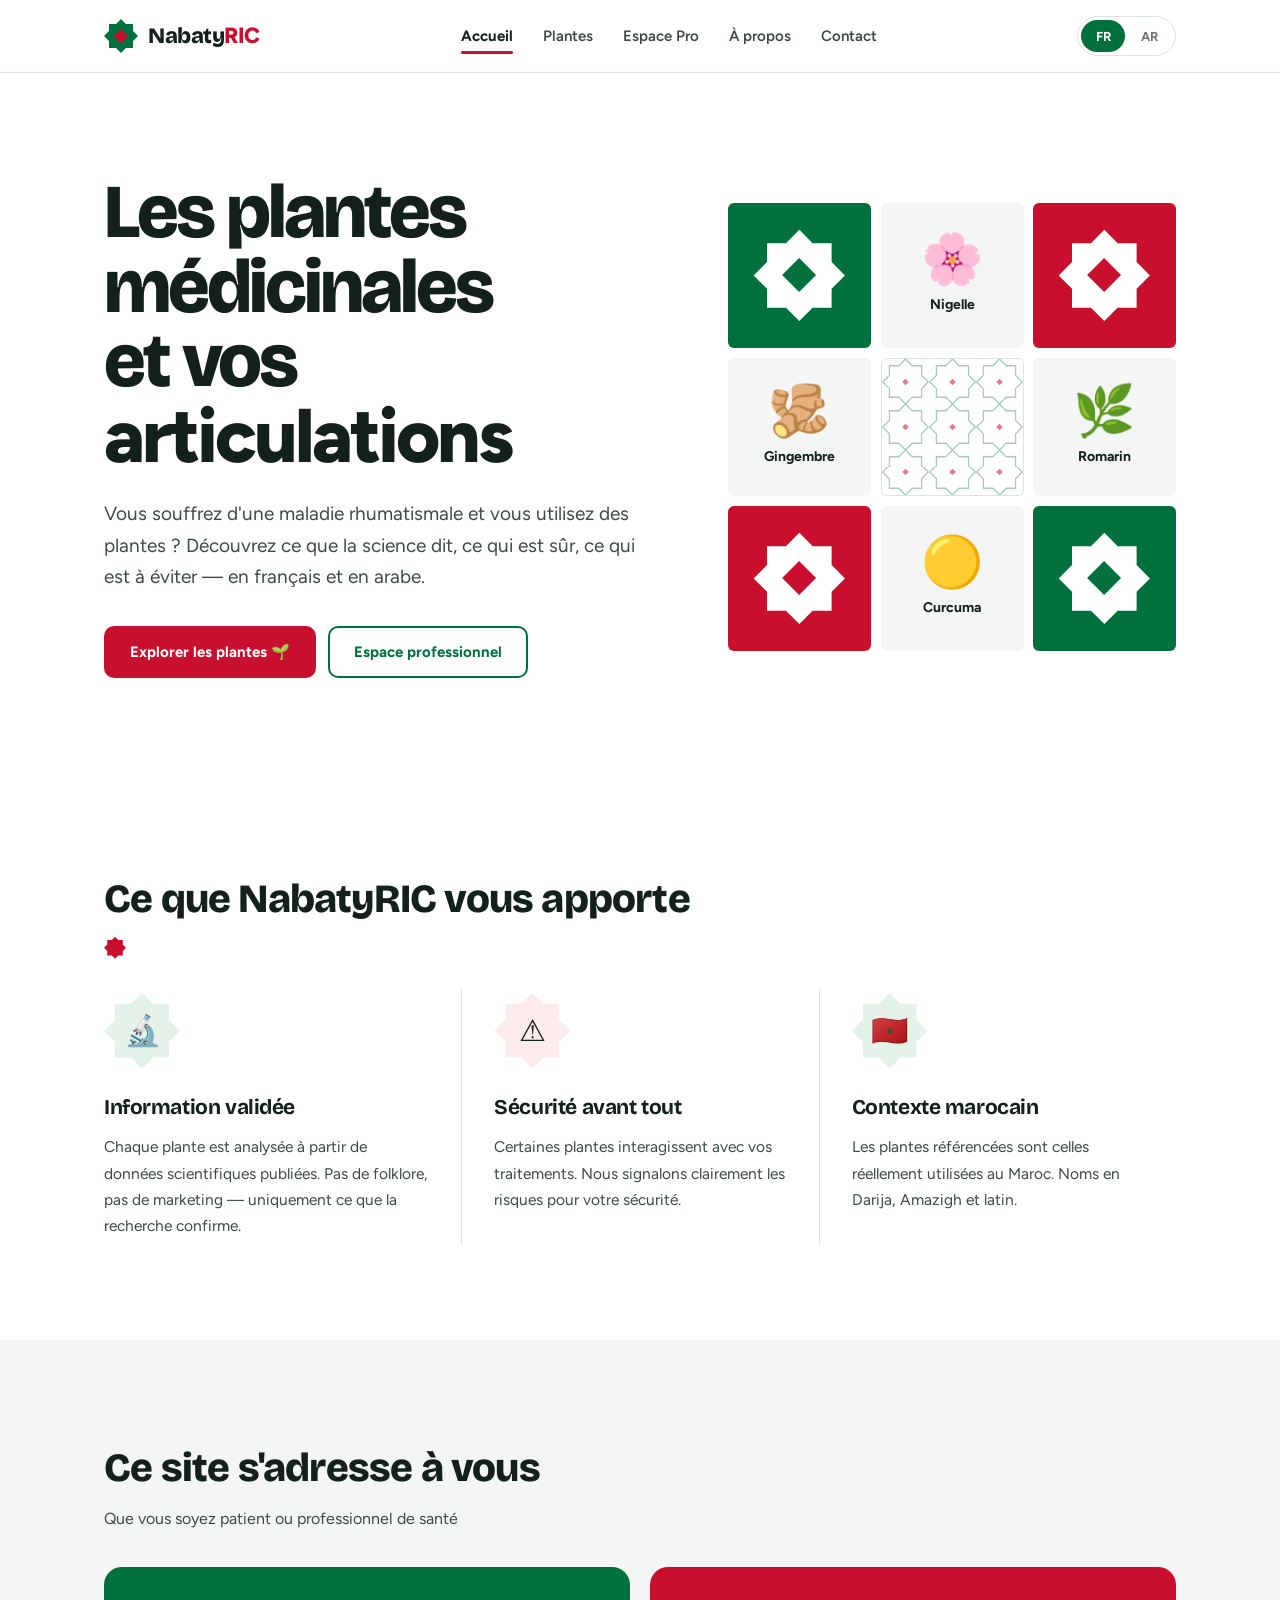
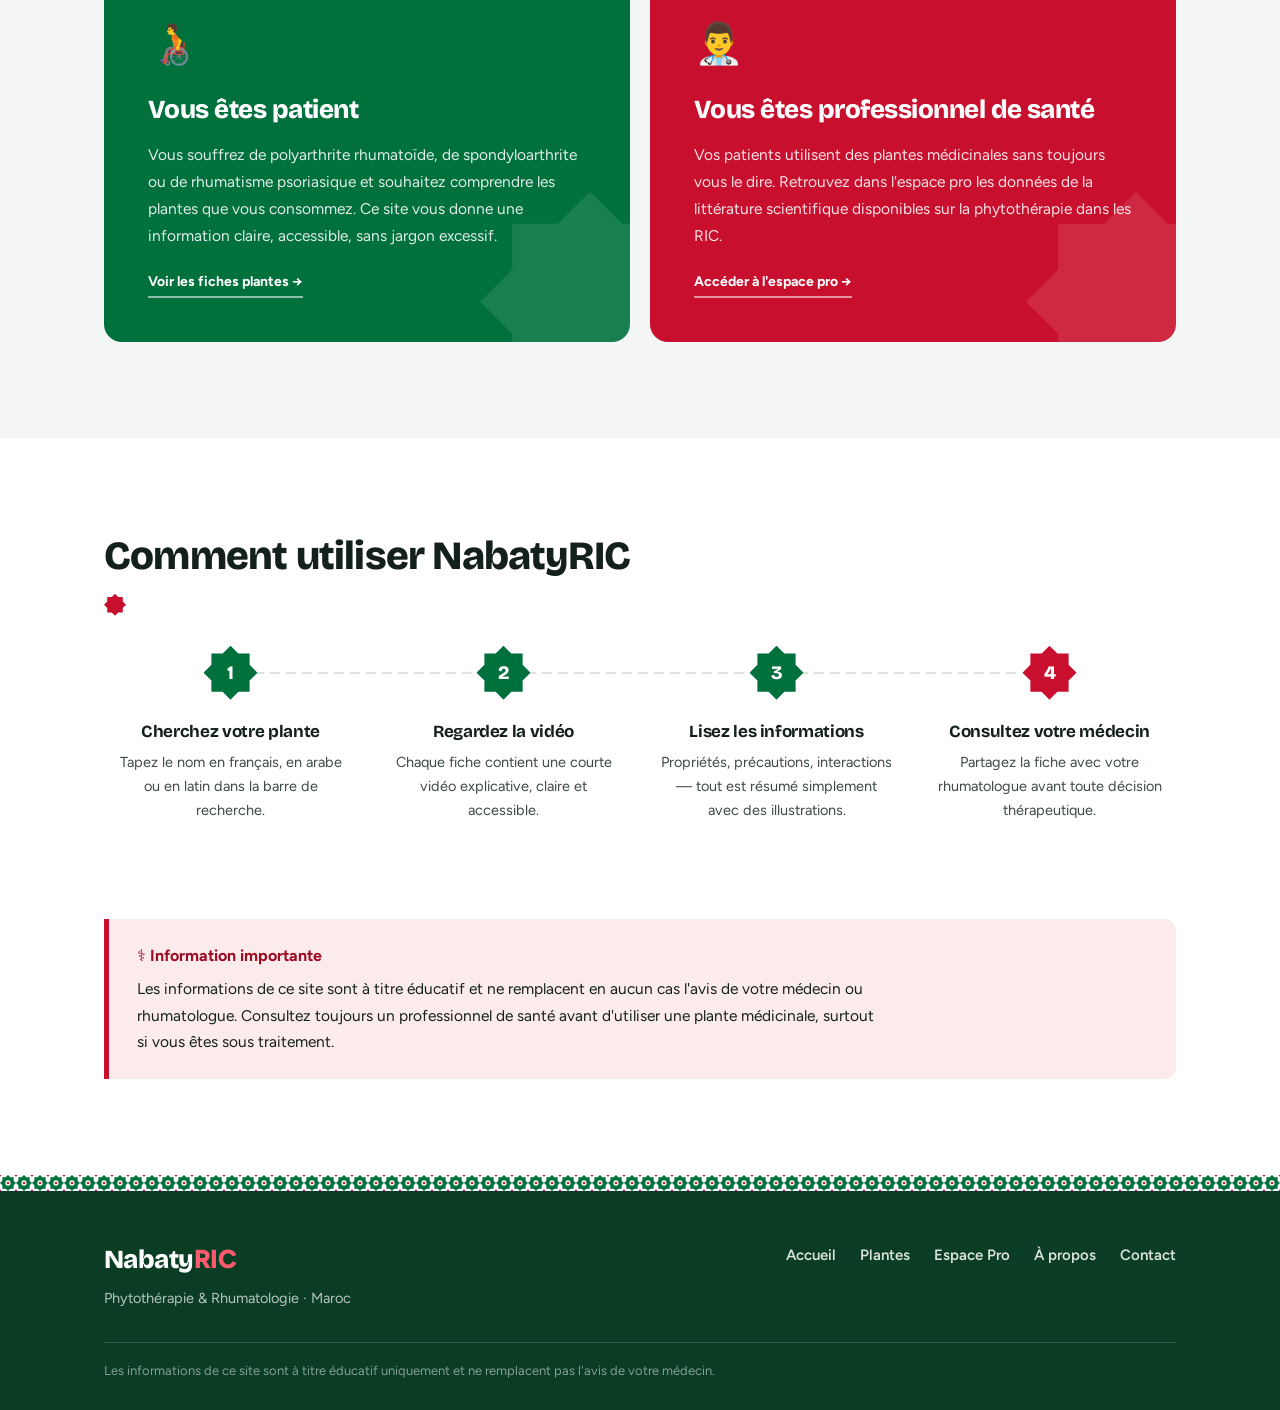
==== commit 87475a06: "Add files via upload" ====
--- a/index.html
+++ b/index.html
@@ -4,7 +4,7 @@
 <meta charset="UTF-8">
 <meta name="viewport" content="width=device-width, initial-scale=1.0">
 <title>NabatyRIC — Phytothérapie & Rhumatologie | نباتي RIC</title>
-<link href="https://fonts.googleapis.com/css2?family=Playfair+Display:wght@400;600;700&family=Lato:wght@300;400;700&family=Amiri:wght@400;700&family=Tajawal:wght@400;500;700&display=swap" rel="stylesheet">
+<link href="https://fonts.googleapis.com/css2?family=Bricolage+Grotesque:opsz,wght@12..96,600;12..96,800&family=Figtree:wght@400;500;600;700&family=Noto+Kufi+Arabic:wght@500;700&family=Tajawal:wght@400;500;700&display=swap" rel="stylesheet">
 <style>
 *{margin:0;padding:0;box-sizing:border-box}
 :root{--green-deep:#1a4a2e;--green-mid:#2d7a4a;--green-light:#4caf70;--green-pale:#e8f5ec;--gold:#b8860b;--gold-light:#f5e6b0;--cream:#faf8f2;--text-dark:#1c1c1c;--text-mid:#4a4a4a;--text-light:#777;--white:#fff;--border:#d4e8d8;--radius:12px;--shadow:0 4px 24px rgba(26,74,46,0.10)}
@@ -100,8 +100,8 @@
   .nav-links{display:none}
 }
 </style>
-<link rel="stylesheet" href="assets/nabatyric.css">
-<meta name="theme-color" content="#1a4a2e">
+<link rel="stylesheet" href="nabatyric.css">
+<meta name="theme-color" content="#ffffff">
 </head>
 <body>
 
@@ -129,17 +129,29 @@
 </nav>
 
 <!-- HERO -->
-<div class="hero">
+<header class="hero">
   <div class="hero-inner">
-    <div class="hero-badge">🌿 <span data-fr="Phytothérapie · Rhumatologie" data-ar="الطب النباتي · أمراض الروماتيزم">Phytothérapie · Rhumatologie</span></div>
-    <h1 data-fr="Les plantes médicinales<br>et vos <em>articulations</em>" data-ar="النباتات الطبية<br>و<em>مفاصلكم</em>">Les plantes médicinales<br>et vos <em>articulations</em></h1>
-    <p data-fr="Vous souffrez d'une maladie rhumatismale et vous utilisez des plantes ? Découvrez ce que la science dit, ce qui est sûr, ce qui est à éviter — en français et en arabe." data-ar="هل تعاني من مرض روماتيزمي وتستخدم النباتات الطبية؟ اكتشف ما تقوله العلوم، ما هو آمن وما يجب تجنبه — بالعربية والفرنسية.">Vous souffrez d'une maladie rhumatismale et vous utilisez des plantes ? Découvrez ce que la science dit, ce qui est sûr, ce qui est à éviter — en français et en arabe.</p>
-    <div class="hero-btns">
+    <div class="hero-text">
+      <h1 data-fr="Les plantes médicinales<br>et vos <em>articulations</em>" data-ar="النباتات الطبية<br>و<em>مفاصلكم</em>">Les plantes médicinales<br>et vos <em>articulations</em></h1>
+      <p data-fr="Vous souffrez d'une maladie rhumatismale et vous utilisez des plantes ? Découvrez ce que la science dit, ce qui est sûr, ce qui est à éviter — en français et en arabe." data-ar="هل تعاني من مرض روماتيزمي وتستخدم النباتات الطبية؟ اكتشف ما تقوله العلوم، ما هو آمن وما يجب تجنبه — بالعربية والفرنسية.">Vous souffrez d'une maladie rhumatismale et vous utilisez des plantes ? Découvrez ce que la science dit, ce qui est sûr, ce qui est à éviter — en français et en arabe.</p>
+      <div class="hero-btns">
       <a href="plantes.html" class="btn-primary" data-fr="Explorer les plantes 🌱" data-ar="استكشف النباتات 🌱">Explorer les plantes 🌱</a>
       <a href="pro.html" class="btn-outline" data-fr="Espace professionnel" data-ar="الفضاء المهني">Espace professionnel</a>
     </div>
-  </div>
-</div>
+    </div>
+    <div class="zellige">
+      <span class="z z-star z-green"></span>
+      <a class="z z-plant" href="nigelle.html"><span class="z-emoji">🌸</span><span class="z-name" data-fr="Nigelle" data-ar="الحبة السوداء">Nigelle</span></a>
+      <span class="z z-star z-red"></span>
+      <a class="z z-plant" href="plantes.html"><span class="z-emoji">🫚</span><span class="z-name" data-fr="Gingembre" data-ar="الزنجبيل">Gingembre</span></a>
+      <span class="z z-center"></span>
+      <a class="z z-plant" href="plantes.html"><span class="z-emoji">🌿</span><span class="z-name" data-fr="Romarin" data-ar="إكليل الجبل">Romarin</span></a>
+      <span class="z z-star z-red"></span>
+      <a class="z z-plant" href="plantes.html"><span class="z-emoji">🟡</span><span class="z-name" data-fr="Curcuma" data-ar="الكركم">Curcuma</span></a>
+      <span class="z z-star z-green"></span>
+    </div>
+  </div>
+</header>
 
 <!-- CE QUE NABATYRIC APPORTE -->
 <div class="section">
@@ -261,6 +273,6 @@
 // Apply saved language on load
 setLang(currentLang);
 </script>
-<script src="assets/nabatyric.js"></script>
+<script src="nabatyric.js"></script>
 </body>
 </html>
--- a/nabatyric.css
+++ b/nabatyric.css
@@ -0,0 +1,317 @@
+/* =========================================================
+   NabatyRIC — Design v3 « Zellige »
+   Blanc · Vert · Rouge — motif : étoile à 8 branches (khatam)
+   Chargé APRÈS le <style> de chaque page.
+   ========================================================= */
+
+:root{
+  /* Palette */
+  --white:#FFFFFF;
+  --paper:#F3F6F4;
+  --ink:#14211A;
+  --green:#00703C;
+  --green-dark:#0A3D24;
+  --green-tint:#E5F2EA;
+  --red:#C8102E;
+  --red-dark:#9E0C24;
+  --red-tint:#FCEBED;
+  --line:#DCE4DF;
+
+  /* Remappage des anciennes variables du site */
+  --green-deep:var(--green-dark);
+  --green-mid:var(--green);
+  --green-light:#2E9E5B;
+  --green-pale:var(--green-tint);
+  --gold:var(--red);
+  --gold-light:var(--red-tint);
+  --cream:var(--white);
+  --text-dark:var(--ink);
+  --text-mid:#3D4A42;
+  --text-light:#68756D;
+  --border:var(--line);
+  --radius:14px;
+  --shadow:0 14px 34px -18px rgba(10,61,36,.35);
+
+  --f-display:'Bricolage Grotesque','Figtree',system-ui,sans-serif;
+  --f-body:'Figtree',system-ui,sans-serif;
+  --f-ar:'Tajawal','Figtree',sans-serif;
+  --f-ar-display:'Noto Kufi Arabic','Tajawal',sans-serif;
+
+  --nav-h:72px;
+  --container:1120px;
+  --star:polygon(50% 0%,64.6% 14.6%,85.4% 14.6%,85.4% 35.4%,100% 50%,85.4% 64.6%,85.4% 85.4%,64.6% 85.4%,50% 100%,35.4% 85.4%,14.6% 85.4%,14.6% 64.6%,0% 50%,14.6% 35.4%,14.6% 14.6%,35.4% 14.6%);
+  /* Frise zellige (fond blanc, étoile verte, losanges rouges) */
+  --band:url("data:image/svg+xml,%3Csvg xmlns='http://www.w3.org/2000/svg' viewBox='0 0 28 28'%3E%3Crect width='28' height='28' fill='%23fff'/%3E%3Cpath fill='%2300703C' d='M14 0L18.1 4.1H23.9V9.9L28 14L23.9 18.1V23.9H18.1L14 28L9.9 23.9H4.1V18.1L0 14L4.1 9.9V4.1H9.9Z'/%3E%3Ccircle cx='14' cy='14' r='4.6' fill='%23fff'/%3E%3Cpath fill='%23C8102E' d='M14 11.2L16.8 14L14 16.8L11.2 14Z M0 -3L3 0L0 3L-3 0Z M28 -3L31 0L28 3L25 0Z M0 25L3 28L0 31L-3 28Z M28 25L31 28L28 31L25 28Z'/%3E%3C/svg%3E");
+  /* Trame claire pour les fonds */
+  --pattern:url("data:image/svg+xml,%3Csvg xmlns='http://www.w3.org/2000/svg' viewBox='0 0 28 28'%3E%3Cpath fill='none' stroke='%2300703C' stroke-opacity='.35' stroke-width='.8' d='M14 0L18.1 4.1H23.9V9.9L28 14L23.9 18.1V23.9H18.1L14 28L9.9 23.9H4.1V18.1L0 14L4.1 9.9V4.1H9.9Z'/%3E%3Cpath fill='%23C8102E' fill-opacity='.55' d='M14 12L16 14L14 16L12 14Z'/%3E%3C/svg%3E");
+}
+
+/* ---------- BASE ---------- */
+html{scroll-behavior:smooth;-webkit-text-size-adjust:100%}
+body{background:var(--white);color:var(--ink);font-size:16.5px;line-height:1.6;-webkit-font-smoothing:antialiased}
+body,body *{font-family:var(--f-body)!important}
+:is(h1,h2,h3,.logo-text,.section-title,.prop-title,.forwho-title,.forwho-ctitle,.step-title,.step-num,.plant-name,.plant-hero-name,.info-block-title,.block-title,.sidebar-block h3,.summary-card h3,.references-block h2,.video-label,.construction-title,.collab-title,.form-title,.val-title,.page-header h1,.hero h1){font-family:var(--f-display)!important;letter-spacing:-.02em}
+:is(.plant-name-ar,.plant-hero-ar,.construction-ar,.collab-ar,.summary-card p.ar){font-family:var(--f-ar)!important}
+h1,h2,h3,.section-title,.page-header h1,.hero h1,.plant-hero-name{text-wrap:balance}
+p{text-wrap:pretty}
+img,video,iframe{max-width:100%;display:block}
+:focus-visible{outline:3px solid var(--red);outline-offset:3px;border-radius:6px}
+::selection{background:var(--red);color:#fff}
+
+/* ---------- NAVIGATION ---------- */
+nav{background:rgba(255,255,255,.94);-webkit-backdrop-filter:blur(10px);backdrop-filter:blur(10px);border-bottom:1px solid var(--line);box-shadow:none}
+.nav-inner{max-width:var(--container);height:var(--nav-h);padding:0 24px}
+.logo-icon{width:34px;height:34px;font-size:0;background:var(--green);border-radius:0;clip-path:var(--star);position:relative}
+.logo-icon::after{content:'';position:absolute;inset:36%;background:var(--red);transform:rotate(45deg)}
+.logo-text{font-size:22px;font-weight:800;color:var(--ink)}
+.logo-text span{color:var(--red)}
+.nav-links{flex-wrap:nowrap!important;gap:2px}
+.nav-links a{font-size:15px;font-weight:600;color:var(--text-mid);padding:8px 14px;border-radius:8px;position:relative}
+.nav-links a:hover{background:var(--paper);color:var(--green)}
+.nav-links a.active{background:transparent;color:var(--ink);font-weight:700}
+.nav-links a.active::after{content:'';position:absolute;left:14px;right:14px;bottom:2px;height:3px;border-radius:3px;background:var(--red)}
+.nav-right{display:flex;align-items:center;gap:10px}
+.lang-switcher{background:var(--white);border:1px solid var(--line)}
+.lang-btn{min-width:44px;min-height:32px;color:var(--text-light)}
+.lang-btn.active{background:var(--green);color:#fff}
+
+.nav-toggle{display:none;width:44px;height:44px;border:1px solid var(--line);background:var(--white);border-radius:10px;cursor:pointer;flex-direction:column;align-items:center;justify-content:center;gap:5px;padding:0;flex-shrink:0}
+.nav-toggle span{display:block;width:20px;height:2px;border-radius:2px;background:var(--ink);transition:transform .25s,opacity .2s}
+nav.open .nav-toggle span:nth-child(1){transform:translateY(7px) rotate(45deg)}
+nav.open .nav-toggle span:nth-child(2){opacity:0}
+nav.open .nav-toggle span:nth-child(3){transform:translateY(-7px) rotate(-45deg)}
+@media(max-width:880px){
+  .nav-inner{padding:0 16px}
+  .nav-toggle{display:flex}
+  .nav-links{display:none!important}
+  nav.open .nav-links{display:flex!important;flex-direction:column;align-items:stretch;gap:2px;position:absolute;top:var(--nav-h);left:0;right:0;background:var(--white);padding:10px 16px 20px;border-bottom:1px solid var(--line);box-shadow:0 22px 30px -22px rgba(10,61,36,.4);animation:navDrop .2s ease-out}
+  nav.open .nav-links a{font-size:17px;padding:14px 16px}
+  nav.open .nav-links a.active::after{left:0;right:auto;top:12px;bottom:12px;width:3px;height:auto}
+  [dir="rtl"] nav.open .nav-links a.active::after{left:auto;right:0}
+}
+@keyframes navDrop{from{opacity:0;transform:translateY(-6px)}to{opacity:1;transform:none}}
+
+/* ---------- BOUTONS ---------- */
+.btn-primary,.btn-gold{background:var(--red)!important;color:#fff!important;border:none;border-radius:10px;font-weight:700;min-height:50px;padding:14px 26px;display:inline-flex!important;align-items:center;justify-content:center;gap:8px;box-shadow:none}
+.btn-primary:hover,.btn-gold:hover{background:var(--red-dark)!important;transform:none}
+.btn-outline{background:transparent;color:var(--green);border:2px solid var(--green);border-radius:10px;font-weight:700;min-height:50px;padding:12px 24px;display:inline-flex!important;align-items:center;justify-content:center}
+.btn-outline:hover{background:var(--green);color:#fff;border-color:var(--green)}
+
+/* ---------- HERO ACCUEIL : texte + mur de zellige ---------- */
+.hero{background:var(--white);color:var(--ink);text-align:start;padding:clamp(48px,8vw,104px) 24px clamp(56px,8vw,104px);overflow:hidden}
+.hero::before,.hero::after{display:none}
+.hero-inner{max-width:calc(var(--container) - 48px);margin:0 auto;display:grid;grid-template-columns:minmax(0,1.1fr) minmax(0,.9fr);gap:clamp(32px,6vw,80px);align-items:center}
+.hero-badge{display:none}
+.hero h1{font-size:clamp(40px,6.4vw,76px);font-weight:800;line-height:.98;letter-spacing:-.04em;color:var(--ink);margin-bottom:24px}
+.hero h1 em{color:inherit;font-style:normal}
+.hero p{color:var(--text-mid);font-size:clamp(17px,1.7vw,19px);line-height:1.65;max-width:50ch;margin:0 0 34px}
+.hero-btns{justify-content:flex-start;gap:12px}
+
+.zellige{display:grid;grid-template-columns:repeat(3,1fr);gap:10px;width:100%;max-width:470px;aspect-ratio:1;justify-self:end}
+.z{border-radius:6px;position:relative;display:flex;flex-direction:column;align-items:center;justify-content:center;text-decoration:none;overflow:hidden;animation:tileIn .55s cubic-bezier(.2,.7,.2,1) both}
+.z-green{background:var(--green);color:var(--green)}
+.z-red{background:var(--red);color:var(--red)}
+.z-star::before{content:'';width:64%;aspect-ratio:1;background:#fff;clip-path:var(--star)}
+.z-star::after{content:'';position:absolute;width:17%;aspect-ratio:1;background:currentColor;transform:rotate(45deg)}
+.z-center{background:var(--white) var(--pattern) center/33.4% 33.4%;border:1.5px solid var(--line)}
+.z-plant{background:var(--paper);color:var(--ink);border:1.5px solid transparent;transition:border-color .2s,background .2s}
+.z-plant:hover{background:var(--white);border-color:var(--green)}
+.z-emoji{font-size:clamp(30px,4.2vw,50px);line-height:1}
+.z-name{font-size:14px;font-weight:700;margin-top:10px}
+.zellige .z:nth-child(1){animation-delay:.05s}.zellige .z:nth-child(2){animation-delay:.1s}.zellige .z:nth-child(3){animation-delay:.15s}
+.zellige .z:nth-child(4){animation-delay:.2s}.zellige .z:nth-child(5){animation-delay:.25s}.zellige .z:nth-child(6){animation-delay:.3s}
+.zellige .z:nth-child(7){animation-delay:.35s}.zellige .z:nth-child(8){animation-delay:.4s}.zellige .z:nth-child(9){animation-delay:.45s}
+@keyframes tileIn{from{opacity:0;transform:scale(.86) rotate(-6deg)}to{opacity:1;transform:none}}
+@media(max-width:860px){
+  .hero-inner{grid-template-columns:1fr}
+  .zellige{justify-self:center;max-width:380px}
+}
+@media(max-width:560px){
+  .hero-btns{flex-direction:column;align-items:stretch}
+  .z-name{font-size:12px;margin-top:6px}
+}
+
+/* ---------- SECTIONS ---------- */
+.section{max-width:var(--container);padding:clamp(56px,8vw,96px) 24px}
+.section-title{font-size:clamp(28px,3.6vw,40px);font-weight:800;color:var(--ink);line-height:1.1}
+.divider{width:22px;height:22px;background:var(--red);border-radius:0;clip-path:var(--star);margin:16px 0 30px}
+.section-sub{color:var(--text-mid);max-width:60ch}
+
+/* Ce que NabatyRIC apporte : 3 colonnes séparées par des filets */
+.props-grid{grid-template-columns:repeat(3,1fr)!important;gap:0}
+.prop-card{background:none;border:none;border-inline-start:1px solid var(--line);border-radius:0;padding:4px 32px 4px;text-align:start;box-shadow:none}
+.prop-card:first-child{border-inline-start:none;padding-inline-start:0}
+.prop-card:hover{transform:none;box-shadow:none}
+.prop-icon{width:76px;height:76px;margin:0 0 22px;background:var(--green-tint);clip-path:var(--star);display:flex;align-items:center;justify-content:center;font-size:30px}
+.prop-card:nth-child(2) .prop-icon{background:var(--red-tint)}
+.prop-title{font-size:21px;font-weight:700;color:var(--ink);margin-bottom:10px}
+.prop-text{font-size:15.5px;color:var(--text-mid);line-height:1.7}
+@media(max-width:800px){
+  .props-grid{grid-template-columns:1fr!important}
+  .prop-card,.prop-card:first-child{border-inline-start:none;border-top:1px solid var(--line);padding:28px 0}
+  .prop-card:first-child{border-top:none;padding-top:0}
+}
+
+/* Pour qui : un bloc vert (patients), un bloc rouge (pros) */
+.forwho{background:var(--paper);padding:clamp(56px,8vw,96px) 24px}
+.forwho-inner{max-width:calc(var(--container) - 48px)}
+.forwho-title{color:var(--ink);font-size:clamp(28px,3.6vw,40px);font-weight:800}
+.forwho-sub{color:var(--text-mid);font-size:16px;margin-bottom:36px}
+.forwho-grid{gap:20px}
+.forwho-card{border:none;border-radius:18px;padding:clamp(28px,4vw,44px);position:relative;overflow:hidden}
+.forwho-card:nth-child(1){background:var(--green)}
+.forwho-card:nth-child(2){background:var(--red)}
+.forwho-card:hover{background:none}
+.forwho-card:nth-child(1):hover{background:#006133}
+.forwho-card:nth-child(2):hover{background:var(--red-dark)}
+.forwho-card::after{content:'';position:absolute;width:220px;height:220px;inset-inline-end:-70px;bottom:-70px;background:rgba(255,255,255,.10);clip-path:var(--star)}
+.forwho-icon{font-size:40px}
+.forwho-ctitle{color:#fff;font-size:26px;font-weight:800}
+.forwho-text{color:rgba(255,255,255,.88);font-size:15.5px;max-width:46ch;position:relative;z-index:1}
+.forwho-link{color:#fff;margin-top:22px;padding-bottom:2px;border-bottom:2px solid rgba(255,255,255,.55);position:relative;z-index:1}
+.forwho-link:hover{color:#fff;border-bottom-color:#fff}
+
+/* Étapes : une vraie séquence reliée */
+.steps{position:relative;gap:20px}
+.steps::before{content:'';position:absolute;top:26px;left:12.5%;right:12.5%;height:2px;background:repeating-linear-gradient(90deg,var(--line) 0 10px,transparent 10px 16px)}
+.step{background:none;border:none;box-shadow:none;padding:0 10px;position:relative;z-index:1}
+.step-num{width:54px;height:54px;border:none;border-radius:0;background:var(--green);color:#fff;clip-path:var(--star);font-size:19px;font-weight:800;margin:0 auto 18px}
+.step:last-child .step-num{background:var(--red)}
+.step-title{font-size:17px;color:var(--ink)}
+.step-text{font-size:14.5px}
+@media(max-width:768px){.steps{grid-template-columns:1fr 1fr!important;row-gap:32px}.steps::before{display:none}}
+@media(max-width:520px){
+  .steps{grid-template-columns:1fr!important;row-gap:22px}
+  .step{display:grid;grid-template-columns:54px 1fr;column-gap:16px;text-align:start;padding:0}
+  .step-num{grid-row:span 2;margin:0}
+}
+
+/* Avertissement médical */
+.disclaimer{background:var(--white);border:none;padding:0 24px clamp(56px,8vw,96px)}
+.disclaimer-inner{max-width:calc(var(--container) - 48px);background:var(--red-tint);border-inline-start:5px solid var(--red);border-radius:0 12px 12px 0;padding:24px 28px;text-align:start}
+[dir="rtl"] .disclaimer-inner{border-radius:12px 0 0 12px}
+.disclaimer-badge{color:var(--red-dark);text-transform:none;letter-spacing:0;font-size:16px;font-weight:700}
+.disclaimer p{color:var(--ink);font-size:15.5px;max-width:75ch}
+
+/* ---------- EN-TÊTE DES PAGES INTERNES ---------- */
+.page-header{background:var(--paper);color:var(--ink);text-align:start;padding:clamp(48px,7vw,84px) max(24px,calc((100% - var(--container))/2 + 24px)) clamp(60px,8vw,96px);position:relative;overflow:hidden}
+.page-header::before{content:'';position:absolute;left:0;right:0;bottom:0;height:16px;background:var(--band) 0 0/16px 16px repeat-x}
+.page-header::after{content:'';position:absolute;width:300px;height:300px;inset-inline-end:-60px;top:-50px;background:var(--green-tint);clip-path:var(--star);border-radius:0;right:auto}
+[dir="ltr"] .page-header::after{right:-60px;left:auto}
+@media(max-width:640px){.page-header::after{width:170px;height:170px;top:-70px;right:-70px}[dir="rtl"] .page-header::after{right:auto;left:-70px}}
+.page-header h1{color:var(--ink);font-size:clamp(34px,5vw,56px);font-weight:800;line-height:1.04;max-width:18ch;position:relative;z-index:1;margin-bottom:14px}
+.page-header p{color:var(--text-mid);font-size:17px;max-width:58ch;margin:0;position:relative;z-index:1}
+
+/* ---------- PAGE PLANTES ---------- */
+.search-wrap{max-width:var(--container);padding-top:36px}
+.search-input{min-height:56px;font-size:16.5px;border:1.5px solid var(--line);border-radius:12px;background:var(--white)}
+.search-input:focus{border-color:var(--green);box-shadow:0 0 0 4px var(--green-tint)}
+.plants-grid{max-width:var(--container);grid-template-columns:repeat(auto-fill,minmax(250px,1fr));gap:20px}
+.plant-card{display:flex!important;flex-direction:column;border:1px solid var(--line);border-top:5px solid var(--green);border-radius:14px;background:var(--white);box-shadow:none}
+.plant-card:has(.tag-caution){border-top-color:var(--red)}
+.plant-card:hover{transform:translateY(-3px);box-shadow:var(--shadow);border-color:var(--line);border-top-color:var(--green)}
+.plant-card:has(.tag-caution):hover{border-top-color:var(--red)}
+.plant-card-img{height:150px;font-size:56px;position:relative;isolation:isolate}
+.gold-bg,.green-bg,.blue-bg,.purple-bg{background:var(--paper)!important}
+.plant-card-img::before{content:'';position:absolute;width:112px;height:112px;background:var(--green-tint);clip-path:var(--star);z-index:-1}
+.plant-card:has(.tag-caution) .plant-card-img::before{background:var(--red-tint)}
+.plant-card-body{flex:1;display:flex;flex-direction:column;padding:20px}
+.plant-name{font-size:21px;font-weight:700;color:var(--ink)}
+.plant-short{font-size:14.5px}
+.card-footer{margin-top:auto;border-top-color:var(--line)}
+.card-arrow{background:var(--green-tint);color:var(--green)}
+.plant-card:hover .card-arrow{background:var(--red);color:#fff}
+.tag{font-weight:700}
+.tag-safe{background:var(--green-tint)!important;color:var(--green)!important;border:none!important}
+.tag-caution{background:var(--red-tint)!important;color:var(--red-dark)!important;border:none!important}
+.tag-PR{background:var(--white);color:var(--ink);border:1.5px solid var(--ink)}
+.tag-SpA,.tag-RPso{background:var(--white);color:var(--text-mid);border:1.5px solid var(--line)}
+.plant-card.soon{cursor:default}
+.plant-card.soon:hover{transform:none;box-shadow:none}
+.plant-card.soon .plant-card-img{opacity:.7}
+.plant-card.soon .card-arrow{display:none}
+.soon-badge{position:absolute;top:12px;inset-inline-end:12px;background:var(--white);color:var(--text-mid);font-size:12px;font-weight:700;padding:4px 10px;border-radius:20px;border:1px solid var(--line);z-index:2}
+.ready-badge{position:absolute;top:12px;inset-inline-end:12px;background:var(--green);color:#fff;font-size:12px;font-weight:700;padding:4px 10px;border-radius:20px;z-index:2}
+
+/* ---------- FICHE PLANTE ---------- */
+.breadcrumb{max-width:var(--container)}
+.breadcrumb a{color:var(--green);font-weight:600}
+.plant-hero{background:var(--paper);border-bottom:none;position:relative;padding:clamp(40px,6vw,72px) 24px clamp(56px,7vw,88px)}
+.plant-hero::after{content:'';position:absolute;left:0;right:0;bottom:0;height:16px;background:var(--band) 0 0/16px 16px repeat-x}
+.plant-hero-inner{max-width:var(--container)}
+.plant-emoji-big{width:clamp(150px,20vw,210px);height:clamp(150px,20vw,210px);display:flex;align-items:center;justify-content:center;background:var(--white);clip-path:var(--star);font-size:clamp(64px,9vw,96px);filter:none;flex-shrink:0}
+.plant-hero-name{font-size:clamp(40px,6vw,68px);font-weight:800;color:var(--ink);line-height:1}
+.plant-hero-ar{font-size:26px;color:var(--text-mid)}
+.content-wrap{max-width:var(--container);grid-template-columns:minmax(0,1fr) 340px}
+@media(max-width:900px){.content-wrap{grid-template-columns:1fr!important}}
+.block-title{color:var(--ink);font-weight:700}
+.video-placeholder{background:var(--green-dark);border-radius:16px}
+.video-placeholder::before{background:var(--pattern) center/56px 56px;opacity:.35}
+.play-btn{background:var(--red);border:none}
+.video-placeholder:hover .play-btn{background:var(--red-dark)}
+.info-block,.sidebar-block{border:1px solid var(--line);border-radius:16px;box-shadow:none}
+.info-block{padding:clamp(22px,3vw,32px)}
+.info-block-title{color:var(--ink);font-size:22px;font-weight:700;border-bottom:1px solid var(--line)}
+.info-block ul li strong{color:var(--green-dark)}
+.warn-box{background:var(--red-tint);border:1px solid #F2C6CC;border-left:5px solid var(--red)}
+[dir="rtl"] .warn-box{border:1px solid #F2C6CC;border-right:5px solid var(--red)}
+.warn-box strong{color:var(--red-dark)}
+.warn-box p{color:var(--ink)}
+.safe-box{background:var(--green-tint);border:1px solid #BFE0CC;border-left:5px solid var(--green)}
+[dir="rtl"] .safe-box{border:1px solid #BFE0CC;border-right:5px solid var(--green)}
+.safe-box strong{color:var(--green-dark)}
+.safe-box p{color:var(--ink)}
+.sidebar-block h3{color:var(--ink);border-bottom-color:var(--line)}
+.visual-card{background:var(--green-tint)}
+.admin-card{background:var(--paper);border-color:var(--line)}
+.summary-card{background:var(--green-dark);border-radius:16px;position:relative;overflow:hidden}
+.summary-card h3{color:#fff}
+.summary-card::after{content:'';position:absolute;width:140px;height:140px;inset-inline-end:-40px;bottom:-40px;background:rgba(255,255,255,.08);clip-path:var(--star)}
+.disclaimer-card{background:var(--red-tint);border:2px solid var(--red);border-radius:14px}
+.disclaimer-card p{color:var(--ink)}
+.references-block h2{color:var(--ink)}
+.ref-list li::before{color:var(--red)}
+[dir="rtl"] .ref-list li{direction:ltr;text-align:left}
+.plant-nav a{color:var(--green);border-color:var(--line)}
+.plant-nav a:hover{background:var(--green-tint);border-color:var(--green)}
+.plant-nav a.disabled{opacity:.45;pointer-events:none}
+@media(max-width:768px){.plant-hero-inner{gap:20px}}
+@media(max-width:520px){.plant-nav{flex-direction:column}.plant-nav a{justify-content:center}}
+
+/* ---------- PRO / À PROPOS / CONTACT ---------- */
+.construction-box{border:2px dashed var(--line);border-radius:18px}
+.construction-title,.form-title,.val-title{color:var(--ink)}
+.collab-box{background:var(--green);border-radius:18px;position:relative;overflow:hidden}
+.collab-box::after{content:'';position:absolute;width:200px;height:200px;inset-inline-end:-60px;top:-60px;background:rgba(255,255,255,.08);clip-path:var(--star)}
+.val-card,.contact-form,.info-card{border:1px solid var(--line);border-radius:16px}
+.val-card:nth-child(odd){border-top:4px solid var(--green)}
+.val-card:nth-child(even){border-top:4px solid var(--red)}
+.form-group input,.form-group textarea,.form-group select{background:var(--paper);border-color:var(--line);min-height:50px;font-size:16px;border-radius:10px}
+.form-group input:focus,.form-group textarea:focus,.form-group select:focus{border-color:var(--green);box-shadow:0 0 0 4px var(--green-tint);background:#fff}
+.info-icon{background:var(--green-tint)}
+
+/* ---------- PIED DE PAGE ---------- */
+footer.site-footer{background:var(--band) 0 0/16px 16px repeat-x,var(--green-dark);text-align:start;padding:64px 24px 28px;color:rgba(255,255,255,.7)}
+.footer-inner{max-width:calc(var(--container) - 48px);margin:0 auto;display:flex;flex-wrap:wrap;justify-content:space-between;gap:28px;align-items:flex-start}
+.footer-brand .logo-text{color:#fff;font-size:26px}
+.footer-brand .logo-text span{color:#FF5A6E}
+.footer-brand p{margin-top:6px;color:rgba(255,255,255,.7);font-size:14.5px}
+.footer-links{display:flex;flex-wrap:wrap;gap:6px 24px}
+.footer-links a{color:rgba(255,255,255,.85);text-decoration:none;font-size:15px;font-weight:600;padding:4px 0;border-bottom:2px solid transparent}
+.footer-links a:hover{color:#fff;border-bottom-color:var(--red)}
+footer.site-footer .copy{max-width:calc(var(--container) - 48px);margin:32px auto 0;padding-top:18px;border-top:1px solid rgba(255,255,255,.14);font-size:13px;color:rgba(255,255,255,.5);text-align:start}
+
+/* ---------- ARABE (RTL) ---------- */
+[dir="rtl"] body,[dir="rtl"] body *{font-family:var(--f-ar)!important}
+[dir="rtl"] :is(h1,h2,h3,.logo-text,.section-title,.prop-title,.forwho-title,.forwho-ctitle,.step-title,.plant-name,.plant-hero-name,.info-block-title,.block-title,.sidebar-block h3,.summary-card h3,.construction-title,.collab-title,.form-title,.val-title,.page-header h1,.hero h1){font-family:var(--f-ar-display)!important;letter-spacing:0}
+[dir="rtl"] .logo-text,[dir="rtl"] .logo-text span,[dir="rtl"] .step-num,[dir="rtl"] .lang-btn{font-family:var(--f-display)!important}
+[dir="rtl"] body{font-size:17.5px}
+[dir="rtl"] .hero h1{line-height:1.35;font-size:clamp(34px,5.4vw,62px)}
+[dir="rtl"] .page-header h1,[dir="rtl"] .plant-hero-name{line-height:1.35}
+[dir="rtl"] .nav-links a{font-size:16px}
+[dir="rtl"] .hero-inner{direction:rtl}
+@media(max-width:520px){[dir="rtl"] .step{text-align:start}}
+
+/* ---------- ACCESSIBILITÉ / IMPRESSION ---------- */
+@media(prefers-reduced-motion:reduce){*{animation:none!important;transition:none!important;scroll-behavior:auto!important}}
+@media print{nav,.nav-toggle,.lang-switcher,footer,.video-box,.plant-nav,.zellige{display:none!important}body{background:#fff}.content-wrap{grid-template-columns:1fr!important}}
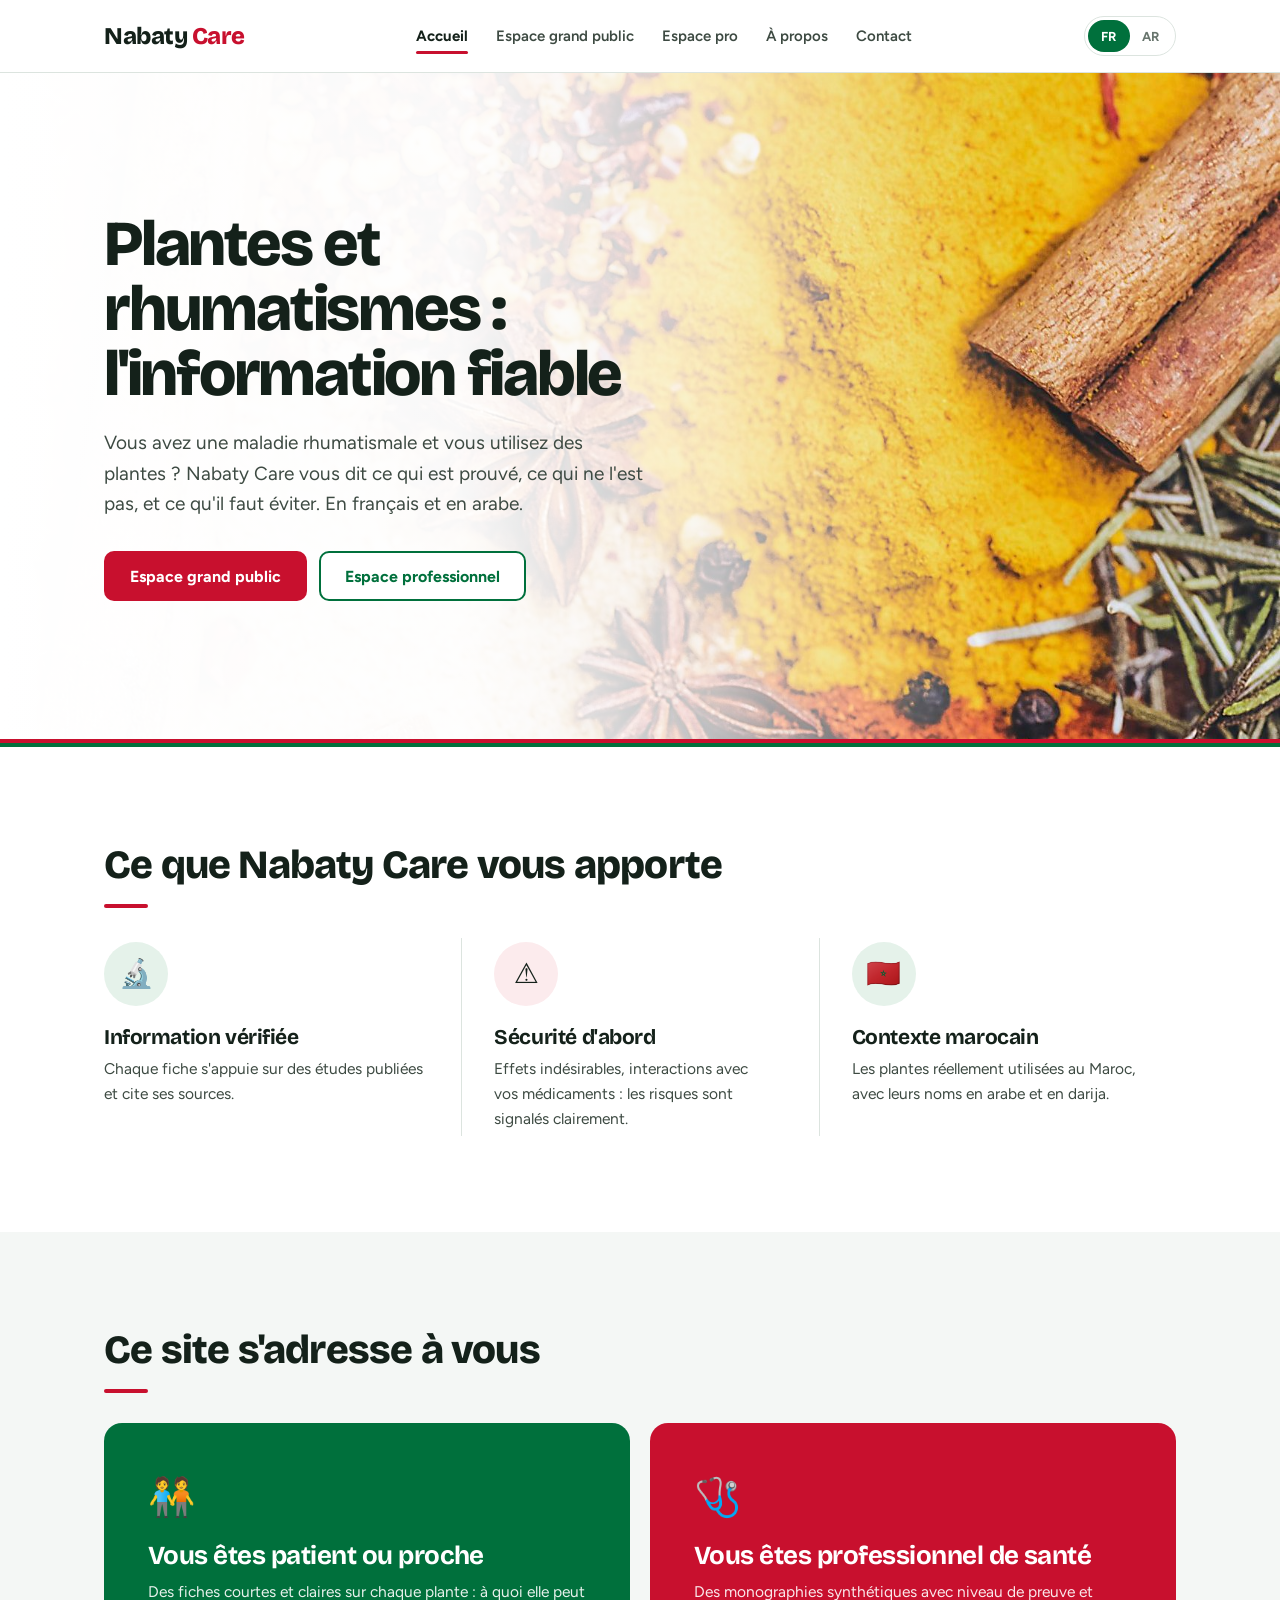
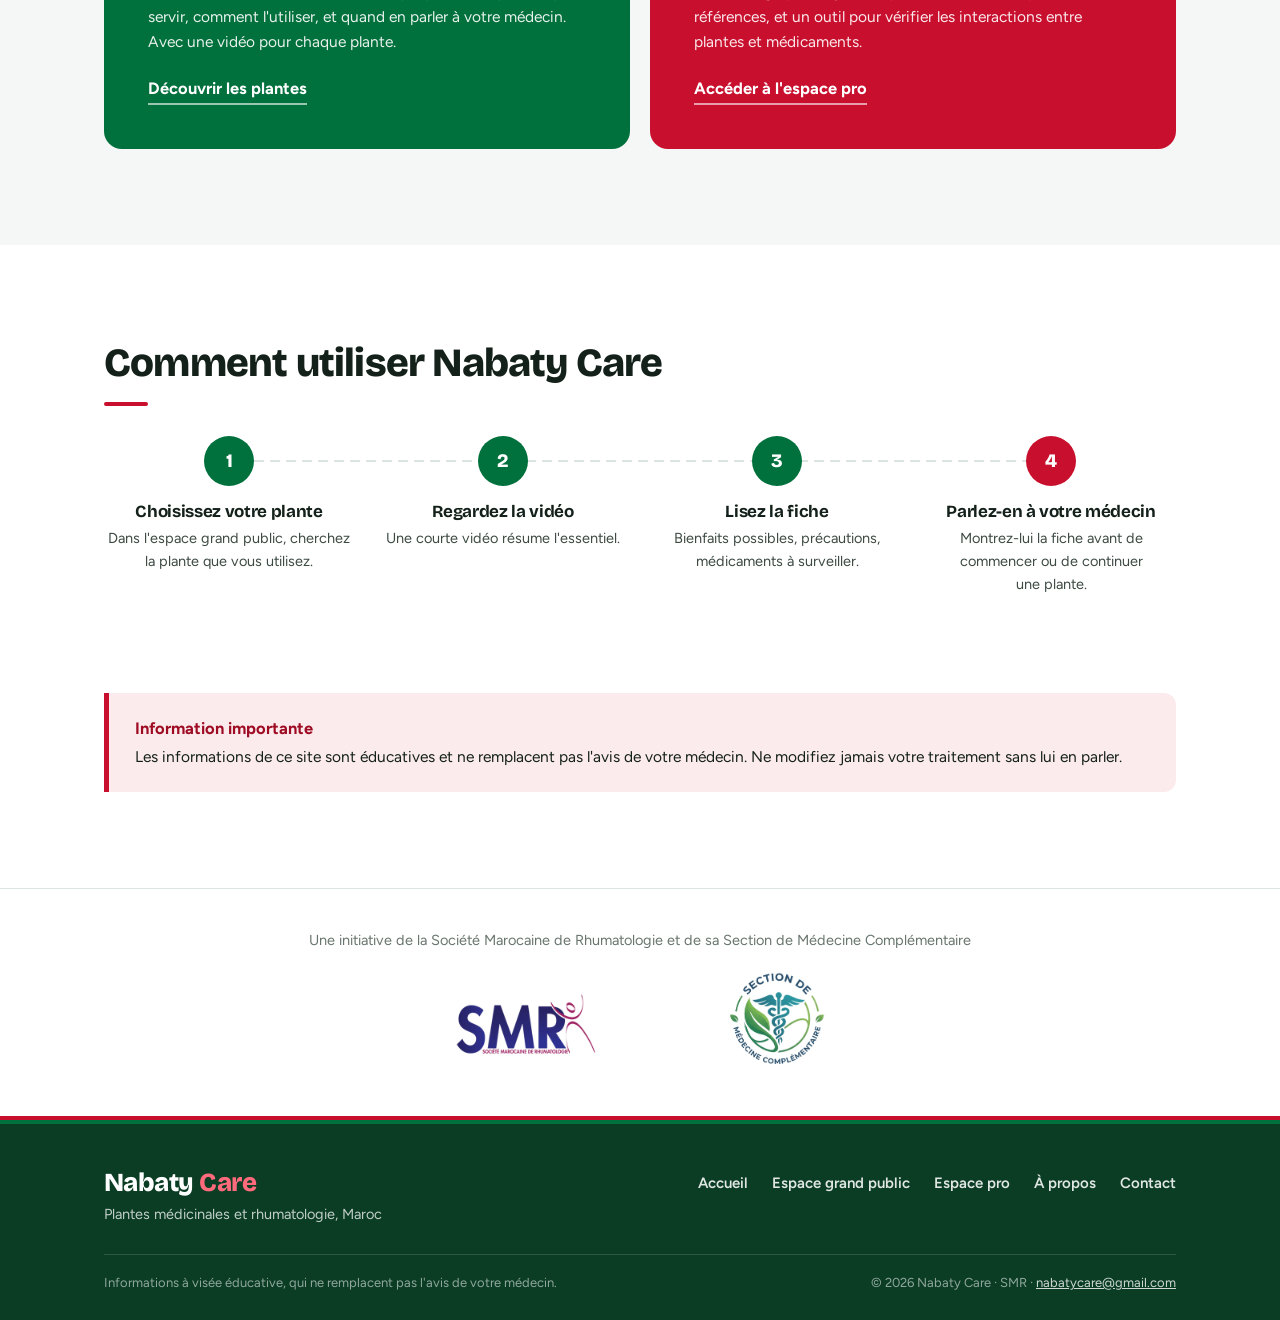
==== commit 0410c0e5: "Add files via upload" ====
--- a/index.html
+++ b/index.html
@@ -1,278 +1,104 @@
 <!DOCTYPE html>
-<html lang="fr" dir="ltr" id="html-root">
+<html lang="fr" dir="ltr" class="l-fr">
 <head>
 <meta charset="UTF-8">
-<meta name="viewport" content="width=device-width, initial-scale=1.0">
-<title>NabatyRIC — Phytothérapie & Rhumatologie | نباتي RIC</title>
+<meta name="viewport" content="width=device-width, initial-scale=1">
+<title>Nabaty Care · Plantes médicinales et rhumatologie</title>
+<meta name="description" content="Information fiable et bilingue sur les plantes médicinales utilisées par les personnes atteintes de maladies rhumatismales au Maroc.">
+<meta name="theme-color" content="#ffffff">
+<script>try{if(localStorage.getItem('nabaty-lang')==='ar'){var h=document.documentElement;h.className='l-ar';h.dir='rtl';h.lang='ar';}}catch(e){}</script>
+<link rel="preconnect" href="https://fonts.googleapis.com">
+<link rel="preconnect" href="https://fonts.gstatic.com" crossorigin>
 <link href="https://fonts.googleapis.com/css2?family=Bricolage+Grotesque:opsz,wght@12..96,600;12..96,800&family=Figtree:wght@400;500;600;700&family=Noto+Kufi+Arabic:wght@500;700&family=Tajawal:wght@400;500;700&display=swap" rel="stylesheet">
-<style>
-*{margin:0;padding:0;box-sizing:border-box}
-:root{--green-deep:#1a4a2e;--green-mid:#2d7a4a;--green-light:#4caf70;--green-pale:#e8f5ec;--gold:#b8860b;--gold-light:#f5e6b0;--cream:#faf8f2;--text-dark:#1c1c1c;--text-mid:#4a4a4a;--text-light:#777;--white:#fff;--border:#d4e8d8;--radius:12px;--shadow:0 4px 24px rgba(26,74,46,0.10)}
-body{font-family:'Lato',sans-serif;background:var(--cream);color:var(--text-dark);overflow-x:hidden}
-
-/* NAV */
-nav{background:var(--white);border-bottom:1px solid var(--border);position:sticky;top:0;z-index:100;box-shadow:0 2px 12px rgba(26,74,46,0.07)}
-.nav-inner{max-width:1100px;margin:0 auto;padding:0 20px;display:flex;align-items:center;justify-content:space-between;height:66px;gap:12px}
-.logo{display:flex;align-items:center;gap:10px;text-decoration:none;flex-shrink:0}
-.logo-icon{width:36px;height:36px;background:linear-gradient(135deg,var(--green-mid),var(--green-light));border-radius:50%;display:flex;align-items:center;justify-content:center;font-size:18px}
-.logo-text{font-family:'Playfair Display',serif;font-size:20px;color:var(--green-deep);font-weight:700}
-.logo-text span{color:var(--gold)}
-.nav-links{display:flex;align-items:center;gap:2px;flex-wrap:wrap}
-.nav-links a{font-size:13px;padding:7px 11px;border-radius:8px;text-decoration:none;color:var(--text-mid);transition:all .2s}
-.nav-links a:hover,.nav-links a.active{background:var(--green-pale);color:var(--green-deep);font-weight:700}
-.lang-switcher{display:flex;align-items:center;background:#f0f0f0;border-radius:20px;padding:3px;gap:2px;flex-shrink:0}
-.lang-btn{padding:5px 14px;border-radius:16px;border:none;font-size:13px;font-weight:700;cursor:pointer;font-family:'Lato',sans-serif;background:transparent;color:#888;transition:all .2s}
-.lang-btn.active{background:var(--green-deep);color:var(--white)}
-
-/* HERO */
-.hero{background:linear-gradient(135deg,var(--green-deep) 0%,#2d5a3e 55%,#1a3d28 100%);color:var(--white);padding:90px 24px 70px;text-align:center;position:relative;overflow:hidden}
-.hero::before{content:'';position:absolute;top:-60px;right:-100px;width:400px;height:400px;background:rgba(76,175,112,0.10);border-radius:50%}
-.hero::after{content:'';position:absolute;bottom:-80px;left:-60px;width:300px;height:300px;background:rgba(184,134,11,0.09);border-radius:50%}
-.hero-inner{max-width:800px;margin:0 auto;position:relative;z-index:1}
-.hero-badge{display:inline-flex;align-items:center;gap:8px;background:rgba(184,134,11,0.22);border:1px solid rgba(184,134,11,0.4);color:#f5e6b0;font-size:12px;font-weight:700;letter-spacing:1.5px;text-transform:uppercase;padding:6px 20px;border-radius:20px;margin-bottom:28px}
-.hero h1{font-family:'Playfair Display',serif;font-size:52px;font-weight:700;line-height:1.12;margin-bottom:16px;letter-spacing:-1px}
-.hero h1 em{color:#7de8a2;font-style:normal}
-.hero p{font-size:17px;color:rgba(255,255,255,0.80);line-height:1.75;max-width:620px;margin:0 auto 36px}
-.hero-btns{display:flex;gap:14px;justify-content:center;flex-wrap:wrap}
-.btn-primary{background:var(--gold);color:var(--white);border:none;padding:14px 30px;border-radius:10px;font-size:15px;font-weight:700;cursor:pointer;font-family:'Lato',sans-serif;transition:all .2s;text-decoration:none;display:inline-block}
-.btn-primary:hover{background:#9a7009;transform:translateY(-1px)}
-.btn-outline{background:transparent;color:var(--white);border:2px solid rgba(255,255,255,0.5);padding:13px 26px;border-radius:10px;font-size:15px;font-weight:700;cursor:pointer;font-family:'Lato',sans-serif;transition:all .2s;text-decoration:none;display:inline-block}
-.btn-outline:hover{border-color:var(--white);background:rgba(255,255,255,0.08)}
-
-/* SECTIONS */
-.section{max-width:1100px;margin:0 auto;padding:56px 24px}
-.section-title{font-family:'Playfair Display',serif;font-size:30px;color:var(--green-deep);font-weight:700;margin-bottom:8px}
-.divider{width:48px;height:3px;background:linear-gradient(90deg,var(--green-mid),var(--gold));border-radius:2px;margin:10px 0 16px}
-.section-sub{font-size:15px;color:var(--text-mid);line-height:1.65;margin-bottom:28px}
-
-/* VALUE CARDS */
-.props-grid{display:grid;grid-template-columns:repeat(3,1fr);gap:22px}
-.prop-card{background:var(--white);border:1px solid var(--border);border-radius:var(--radius);padding:28px 22px;transition:all .25s;text-align:center}
-.prop-card:hover{transform:translateY(-4px);box-shadow:var(--shadow);border-color:var(--green-light)}
-.prop-icon{font-size:40px;margin-bottom:14px}
-.prop-title{font-family:'Playfair Display',serif;font-size:17px;font-weight:600;color:var(--green-deep);margin-bottom:10px}
-.prop-text{font-size:14px;color:var(--text-mid);line-height:1.7}
-
-/* FOR WHO */
-.forwho{background:var(--green-deep);padding:60px 24px}
-.forwho-inner{max-width:1100px;margin:0 auto}
-.forwho-title{font-family:'Playfair Display',serif;font-size:30px;color:var(--white);margin-bottom:6px}
-.forwho-sub{color:rgba(255,255,255,0.55);font-size:15px;margin-bottom:32px}
-.forwho-grid{display:grid;grid-template-columns:1fr 1fr;gap:20px}
-.forwho-card{background:rgba(255,255,255,0.07);border:1px solid rgba(255,255,255,0.12);border-radius:var(--radius);padding:28px;transition:all .2s}
-.forwho-card:hover{background:rgba(255,255,255,0.11)}
-.forwho-icon{font-size:38px;margin-bottom:14px}
-.forwho-ctitle{font-family:'Playfair Display',serif;font-size:20px;color:var(--white);margin-bottom:10px}
-.forwho-text{font-size:14px;color:rgba(255,255,255,0.70);line-height:1.75}
-.forwho-link{display:inline-block;margin-top:16px;color:#7de8a2;font-size:14px;font-weight:700;text-decoration:none}
-.forwho-link:hover{color:var(--white)}
-
-/* STEPS */
-.steps{display:grid;grid-template-columns:repeat(4,1fr);gap:16px}
-.step{text-align:center;padding:20px 12px}
-.step-num{width:44px;height:44px;border-radius:50%;background:var(--green-pale);border:2px solid var(--green-light);display:flex;align-items:center;justify-content:center;font-family:'Playfair Display',serif;font-size:20px;font-weight:700;color:var(--green-deep);margin:0 auto 14px}
-.step-title{font-weight:700;font-size:14px;color:var(--green-deep);margin-bottom:6px}
-.step-text{font-size:13px;color:var(--text-mid);line-height:1.65}
-
-/* DISCLAIMER */
-.disclaimer{background:var(--gold-light);border-top:2px solid var(--gold);border-bottom:2px solid var(--gold);padding:28px 24px;text-align:center}
-.disclaimer-inner{max-width:680px;margin:0 auto}
-.disclaimer-badge{font-weight:700;color:var(--gold);font-size:13px;letter-spacing:1px;text-transform:uppercase;margin-bottom:8px}
-.disclaimer p{font-size:14px;color:#5a4000;line-height:1.7}
-
-/* FOOTER */
-footer{background:var(--green-deep);color:rgba(255,255,255,0.65);text-align:center;padding:32px 24px;font-size:13px}
-footer strong{color:var(--white)}
-footer .copy{margin-top:10px;font-size:11px;color:rgba(255,255,255,0.3)}
-
-/* ARABIC MODE */
-[dir="rtl"] body{font-family:'Amiri',serif}
-[dir="rtl"] .hero h1{font-family:'Amiri',serif;font-size:48px}
-[dir="rtl"] .section-title,[dir="rtl"] .prop-title,[dir="rtl"] .forwho-ctitle,[dir="rtl"] .step-title{font-family:'Amiri',serif}
-[dir="rtl"] .logo-text{font-family:'Amiri',serif}
-[dir="rtl"] .nav-links a{font-family:'Amiri',serif;font-size:15px}
-
-@media(max-width:768px){
-  .hero h1{font-size:34px}
-  .props-grid{grid-template-columns:1fr}
-  .forwho-grid{grid-template-columns:1fr}
-  .steps{grid-template-columns:1fr 1fr}
-  .nav-links{display:none}
-}
-</style>
 <link rel="stylesheet" href="nabatyric.css">
-<meta name="theme-color" content="#ffffff">
 </head>
 <body>
+<nav class="top"><div class="nav-inner">
+  <a class="wordmark" href="index.html">Nabaty <span>Care</span></a>
+  <div class="nav-links">
+    <a href="index.html" class="active"><span data-l="fr">Accueil</span><span data-l="ar">الرئيسية</span></a>
+    <a href="grand-public.html"><span data-l="fr">Espace grand public</span><span data-l="ar">فضاء العموم</span></a>
+    <a href="pro.html"><span data-l="fr">Espace pro</span><span data-l="ar">الفضاء المهني</span></a>
+    <a href="apropos.html"><span data-l="fr">À propos</span><span data-l="ar">من نحن</span></a>
+    <a href="contact.html"><span data-l="fr">Contact</span><span data-l="ar">اتصل بنا</span></a>
+  </div>
+  <div class="nav-right">
+    <div class="lang"><button type="button" data-lang="fr" class="on">FR</button><button type="button" data-lang="ar">AR</button></div>
+    <button class="nav-toggle" type="button" aria-label="Menu" aria-expanded="false"><span></span><span></span><span></span></button>
+  </div>
+</div></nav>
 
-<nav>
-  <div class="nav-inner">
-    <a class="logo" href="index.html">
-      <div class="logo-icon">🌿</div>
-      <div class="logo-text">Nabaty<span>RIC</span></div>
-    </a>
-    <div class="nav-links">
-      <a href="index.html" class="active" data-fr="Accueil" data-ar="الرئيسية">Accueil</a>
-      <a href="plantes.html" data-fr="Plantes" data-ar="النباتات">Plantes</a>
-      <a href="pro.html" data-fr="Espace Pro" data-ar="الفضاء المهني">Espace Pro</a>
-      <a href="apropos.html" data-fr="À propos" data-ar="حول">À propos</a>
-      <a href="contact.html" data-fr="Contact" data-ar="تواصل">Contact</a>
+<header class="hero">
+  <div class="hero-bg" role="img" aria-label="Épices et plantes séchées"></div>
+  <div class="wrap"><div class="hero-text">
+    <h1 data-l="fr">Plantes et rhumatismes : l'information fiable</h1><h1 data-l="ar">النباتات والروماتيزم: معلومات موثوقة</h1>
+    <p data-l="fr">Vous avez une maladie rhumatismale et vous utilisez des plantes ? Nabaty Care vous dit ce qui est prouvé, ce qui ne l'est pas, et ce qu'il faut éviter. En français et en arabe.</p><p data-l="ar">هل تعاني من مرض روماتيزمي وتستعمل النباتات؟ يخبرك Nabaty Care بما هو مُثبت علمياً، وما ليس كذلك، وما يجب تجنّبه. بالعربية والفرنسية.</p>
+    <div class="hero-btns">
+      <a class="btn btn-red" href="grand-public.html"><span data-l="fr">Espace grand public</span><span data-l="ar">فضاء العموم</span></a>
+      <a class="btn btn-line" href="pro.html"><span data-l="fr">Espace professionnel</span><span data-l="ar">الفضاء المهني</span></a>
     </div>
-    <div class="nav-right">
-      <div class="lang-switcher">
-      <button class="lang-btn active" onclick="setLang('fr')">FR</button>
-      <button class="lang-btn" onclick="setLang('ar')">AR</button>
-    </div>
-      <button class="nav-toggle" type="button" aria-label="Menu" aria-expanded="false"><span></span><span></span><span></span></button>
-    </div>
+  </div></div>
+</header>
+<div class="band"></div>
+
+<section class="section"><div class="wrap">
+  <h2 data-l="fr" class="title">Ce que Nabaty Care vous apporte</h2><h2 data-l="ar" class="title">ما يقدّمه لكم Nabaty Care</h2>
+  <div class="title-bar"></div>
+  <div class="cols3">
+    <div class="col"><div class="ico">🔬</div><h3 data-l="fr">Information vérifiée</h3><h3 data-l="ar">معلومات موثّقة</h3><p data-l="fr">Chaque fiche s'appuie sur des études publiées et cite ses sources.</p><p data-l="ar">كل بطاقة مبنية على دراسات منشورة وتذكر مصادرها.</p></div>
+    <div class="col"><div class="ico">⚠️</div><h3 data-l="fr">Sécurité d'abord</h3><h3 data-l="ar">السلامة أولاً</h3><p data-l="fr">Effets indésirables, interactions avec vos médicaments : les risques sont signalés clairement.</p><p data-l="ar">الآثار الجانبية والتداخلات مع أدويتكم: المخاطر مذكورة بوضوح.</p></div>
+    <div class="col"><div class="ico">🇲🇦</div><h3 data-l="fr">Contexte marocain</h3><h3 data-l="ar">السياق المغربي</h3><p data-l="fr">Les plantes réellement utilisées au Maroc, avec leurs noms en arabe et en darija.</p><p data-l="ar">النباتات المستعملة فعلاً في المغرب، بأسمائها بالعربية والدارجة.</p></div>
   </div>
-</nav>
+</div></section>
 
-<!-- HERO -->
-<header class="hero">
-  <div class="hero-inner">
-    <div class="hero-text">
-      <h1 data-fr="Les plantes médicinales<br>et vos <em>articulations</em>" data-ar="النباتات الطبية<br>و<em>مفاصلكم</em>">Les plantes médicinales<br>et vos <em>articulations</em></h1>
-      <p data-fr="Vous souffrez d'une maladie rhumatismale et vous utilisez des plantes ? Découvrez ce que la science dit, ce qui est sûr, ce qui est à éviter — en français et en arabe." data-ar="هل تعاني من مرض روماتيزمي وتستخدم النباتات الطبية؟ اكتشف ما تقوله العلوم، ما هو آمن وما يجب تجنبه — بالعربية والفرنسية.">Vous souffrez d'une maladie rhumatismale et vous utilisez des plantes ? Découvrez ce que la science dit, ce qui est sûr, ce qui est à éviter — en français et en arabe.</p>
-      <div class="hero-btns">
-      <a href="plantes.html" class="btn-primary" data-fr="Explorer les plantes 🌱" data-ar="استكشف النباتات 🌱">Explorer les plantes 🌱</a>
-      <a href="pro.html" class="btn-outline" data-fr="Espace professionnel" data-ar="الفضاء المهني">Espace professionnel</a>
-    </div>
-    </div>
-    <div class="zellige">
-      <span class="z z-star z-green"></span>
-      <a class="z z-plant" href="nigelle.html"><span class="z-emoji">🌸</span><span class="z-name" data-fr="Nigelle" data-ar="الحبة السوداء">Nigelle</span></a>
-      <span class="z z-star z-red"></span>
-      <a class="z z-plant" href="plantes.html"><span class="z-emoji">🫚</span><span class="z-name" data-fr="Gingembre" data-ar="الزنجبيل">Gingembre</span></a>
-      <span class="z z-center"></span>
-      <a class="z z-plant" href="plantes.html"><span class="z-emoji">🌿</span><span class="z-name" data-fr="Romarin" data-ar="إكليل الجبل">Romarin</span></a>
-      <span class="z z-star z-red"></span>
-      <a class="z z-plant" href="plantes.html"><span class="z-emoji">🟡</span><span class="z-name" data-fr="Curcuma" data-ar="الكركم">Curcuma</span></a>
-      <span class="z z-star z-green"></span>
-    </div>
+<section class="section tint"><div class="wrap">
+  <h2 data-l="fr" class="title">Ce site s'adresse à vous</h2><h2 data-l="ar" class="title">هذا الموقع موجّه إليكم</h2>
+  <div class="title-bar"></div>
+  <div class="duo">
+    <a class="duo-card g" href="grand-public.html"><div class="ico">🧑‍🤝‍🧑</div>
+      <h3 data-l="fr">Vous êtes patient ou proche</h3><h3 data-l="ar">أنت مريض أو من أقاربه</h3>
+      <p data-l="fr">Des fiches courtes et claires sur chaque plante : à quoi elle peut servir, comment l'utiliser, et quand en parler à votre médecin. Avec une vidéo pour chaque plante.</p><p data-l="ar">بطاقات قصيرة وواضحة عن كل نبتة: فيمَ قد تفيد، وكيف تُستعمل، ومتى يجب استشارة الطبيب. مع فيديو لكل نبتة.</p>
+      <span data-l="fr" class="go">Découvrir les plantes</span><span data-l="ar" class="go">اكتشف النباتات</span></a>
+    <a class="duo-card r" href="pro.html"><div class="ico">🩺</div>
+      <h3 data-l="fr">Vous êtes professionnel de santé</h3><h3 data-l="ar">أنت مهني صحة</h3>
+      <p data-l="fr">Des monographies synthétiques avec niveau de preuve et références, et un outil pour vérifier les interactions entre plantes et médicaments.</p><p data-l="ar">دراسات مركّزة لكل نبتة مع مستوى الدليل والمراجع، وأداة للتحقق من التداخلات بين النباتات والأدوية.</p>
+      <span data-l="fr" class="go">Accéder à l'espace pro</span><span data-l="ar" class="go">الدخول إلى الفضاء المهني</span></a>
   </div>
-</header>
+</div></section>
 
-<!-- CE QUE NABATYRIC APPORTE -->
-<div class="section">
-  <div class="section-title" data-fr="Ce que NabatyRIC vous apporte" data-ar="ما يقدمه لك نباتي RIC">Ce que NabatyRIC vous apporte</div>
-  <div class="divider"></div>
-  <div class="props-grid">
-    <div class="prop-card">
-      <div class="prop-icon">🔬</div>
-      <div class="prop-title" data-fr="Information validée" data-ar="معلومات موثوقة">Information validée</div>
-      <div class="prop-text" data-fr="Chaque plante est analysée à partir de données scientifiques publiées. Pas de folklore, pas de marketing — uniquement ce que la recherche confirme." data-ar="كل نبتة مُحللة بناءً على بيانات علمية منشورة. لا خرافات، لا تسويق — فقط ما يؤكده البحث العلمي.">Chaque plante est analysée à partir de données scientifiques publiées. Pas de folklore, pas de marketing — uniquement ce que la recherche confirme.</div>
-    </div>
-    <div class="prop-card">
-      <div class="prop-icon">⚠️</div>
-      <div class="prop-title" data-fr="Sécurité avant tout" data-ar="السلامة أولاً">Sécurité avant tout</div>
-      <div class="prop-text" data-fr="Certaines plantes interagissent avec vos traitements. Nous signalons clairement les risques pour votre sécurité." data-ar="بعض النباتات تتفاعل مع أدويتك. نحذر بوضوح من المخاطر لحماية سلامتك.">Certaines plantes interagissent avec vos traitements. Nous signalons clairement les risques pour votre sécurité.</div>
-    </div>
-    <div class="prop-card">
-      <div class="prop-icon">🇲🇦</div>
-      <div class="prop-title" data-fr="Contexte marocain" data-ar="السياق المغربي">Contexte marocain</div>
-      <div class="prop-text" data-fr="Les plantes référencées sont celles réellement utilisées au Maroc. Noms en Darija, Amazigh et latin." data-ar="النباتات المُدرجة هي المستخدمة فعلاً في المغرب. الأسماء بالدارجة والأمازيغية واللاتينية.">Les plantes référencées sont celles réellement utilisées au Maroc. Noms en Darija, Amazigh et latin.</div>
-    </div>
+<section class="section"><div class="wrap">
+  <h2 data-l="fr" class="title">Comment utiliser Nabaty Care</h2><h2 data-l="ar" class="title">كيف تستعمل Nabaty Care</h2>
+  <div class="title-bar"></div>
+  <div class="steps">
+    <div class="step"><div class="n">1</div><h3 data-l="fr">Choisissez votre plante</h3><h3 data-l="ar">اختر نبتتك</h3><p data-l="fr">Dans l'espace grand public, cherchez la plante que vous utilisez.</p><p data-l="ar">في فضاء العموم، ابحث عن النبتة التي تستعملها.</p></div>
+    <div class="step"><div class="n">2</div><h3 data-l="fr">Regardez la vidéo</h3><h3 data-l="ar">شاهد الفيديو</h3><p data-l="fr">Une courte vidéo résume l'essentiel.</p><p data-l="ar">فيديو قصير يلخّص الأهم.</p></div>
+    <div class="step"><div class="n">3</div><h3 data-l="fr">Lisez la fiche</h3><h3 data-l="ar">اقرأ البطاقة</h3><p data-l="fr">Bienfaits possibles, précautions, médicaments à surveiller.</p><p data-l="ar">الفوائد المحتملة، الاحتياطات، والأدوية التي يجب الانتباه إليها.</p></div>
+    <div class="step"><div class="n">4</div><h3 data-l="fr">Parlez-en à votre médecin</h3><h3 data-l="ar">تحدّث مع طبيبك</h3><p data-l="fr">Montrez-lui la fiche avant de commencer ou de continuer une plante.</p><p data-l="ar">أطلعه على البطاقة قبل أن تبدأ نبتة أو تواصل استعمالها.</p></div>
   </div>
+</div></section>
+
+<div class="wrap" style="padding-bottom:clamp(56px,8vw,96px)">
+  <div class="notice"><strong data-l="fr">Information importante</strong><strong data-l="ar">معلومة مهمة</strong><p data-l="fr">Les informations de ce site sont éducatives et ne remplacent pas l'avis de votre médecin. Ne modifiez jamais votre traitement sans lui en parler.</p><p data-l="ar">المعلومات الواردة في هذا الموقع تثقيفية ولا تعوّض رأي طبيبك. لا تغيّر علاجك أبداً دون استشارته.</p></div>
 </div>
-
-<!-- POUR QUI -->
-<div class="forwho">
-  <div class="forwho-inner">
-    <div class="forwho-title" data-fr="Ce site s'adresse à vous" data-ar="هذا الموقع مُوجَّه إليك">Ce site s'adresse à vous</div>
-    <div class="forwho-sub" data-fr="Que vous soyez patient ou professionnel de santé" data-ar="سواء كنت مريضاً أو متخصصاً في الصحة">Que vous soyez patient ou professionnel de santé</div>
-    <div class="forwho-grid">
-      <div class="forwho-card">
-        <div class="forwho-icon">🧑‍🦽</div>
-        <div class="forwho-ctitle" data-fr="Vous êtes patient" data-ar="أنت مريض">Vous êtes patient</div>
-        <div class="forwho-text" data-fr="Vous souffrez de polyarthrite rhumatoïde, de spondyloarthrite ou de rhumatisme psoriasique et souhaitez comprendre les plantes que vous consommez. Ce site vous donne une information claire, accessible, sans jargon excessif." data-ar="تعاني من التهاب المفاصل الروماتويدي أو التهاب الفقار أو الروماتيزم الصدفي وتريد فهم النباتات التي تستخدمها. هذا الموقع يقدم لك معلومات واضحة وسهلة الفهم.">Vous souffrez de polyarthrite rhumatoïde, de spondyloarthrite ou de rhumatisme psoriasique et souhaitez comprendre les plantes que vous consommez. Ce site vous donne une information claire, accessible, sans jargon excessif.</div>
-        <a href="plantes.html" class="forwho-link" data-fr="Voir les fiches plantes →" data-ar="عرض بطاقات النباتات ←">Voir les fiches plantes →</a>
-      </div>
-      <div class="forwho-card">
-        <div class="forwho-icon">👨‍⚕️</div>
-        <div class="forwho-ctitle" data-fr="Vous êtes professionnel de santé" data-ar="أنت متخصص في الصحة">Vous êtes professionnel de santé</div>
-        <div class="forwho-text" data-fr="Vos patients utilisent des plantes médicinales sans toujours vous le dire. Retrouvez dans l'espace pro les données de la littérature scientifique disponibles sur la phytothérapie dans les RIC." data-ar="مرضاك يستخدمون النباتات الطبية دون إخبارك دائماً. اعثر في الفضاء المهني على بيانات الأدبيات العلمية المتعلقة بالعلاج النباتي في الأمراض الروماتيزمية.">Vos patients utilisent des plantes médicinales sans toujours vous le dire. Retrouvez dans l'espace pro les données de la littérature scientifique disponibles sur la phytothérapie dans les RIC.</div>
-        <a href="pro.html" class="forwho-link" data-fr="Accéder à l'espace pro →" data-ar="الدخول إلى الفضاء المهني ←">Accéder à l'espace pro →</a>
-      </div>
-    </div>
+<div class="partners"><div class="wrap">
+  <p data-l="fr">Une initiative de la Société Marocaine de Rhumatologie et de sa Section de Médecine Complémentaire</p><p data-l="ar">مبادرة من الجمعية المغربية لطب الروماتيزم وقسم الطب التكميلي التابع لها</p>
+  <div class="logos">
+    <img class="smr" src="logo-smr.png" alt="Société Marocaine de Rhumatologie (SMR)">
+    <img class="sec" src="logo-section.png" alt="Section de Médecine Complémentaire">
   </div>
-</div>
-
-<!-- COMMENT UTILISER -->
-<div class="section">
-  <div class="section-title" data-fr="Comment utiliser NabatyRIC" data-ar="كيف تستخدم نباتي RIC">Comment utiliser NabatyRIC</div>
-  <div class="divider"></div>
-  <div class="steps">
-    <div class="step">
-      <div class="step-num">1</div>
-      <div class="step-title" data-fr="Cherchez votre plante" data-ar="ابحث عن نبتتك">Cherchez votre plante</div>
-      <div class="step-text" data-fr="Tapez le nom en français, en arabe ou en latin dans la barre de recherche." data-ar="اكتب الاسم بالعربية أو الفرنسية أو اللاتينية في شريط البحث.">Tapez le nom en français, en arabe ou en latin dans la barre de recherche.</div>
-    </div>
-    <div class="step">
-      <div class="step-num">2</div>
-      <div class="step-title" data-fr="Regardez la vidéo" data-ar="شاهد الفيديو">Regardez la vidéo</div>
-      <div class="step-text" data-fr="Chaque fiche contient une courte vidéo explicative, claire et accessible." data-ar="كل بطاقة تحتوي على فيديو قصير توضيحي، واضح وسهل الفهم.">Chaque fiche contient une courte vidéo explicative, claire et accessible.</div>
-    </div>
-    <div class="step">
-      <div class="step-num">3</div>
-      <div class="step-title" data-fr="Lisez les informations" data-ar="اقرأ المعلومات">Lisez les informations</div>
-      <div class="step-text" data-fr="Propriétés, précautions, interactions — tout est résumé simplement avec des illustrations." data-ar="الخصائص، الاحتياطات، التفاعلات — كل شيء ملخص ببساطة مع رسوم توضيحية.">Propriétés, précautions, interactions — tout est résumé simplement avec des illustrations.</div>
-    </div>
-    <div class="step">
-      <div class="step-num">4</div>
-      <div class="step-title" data-fr="Consultez votre médecin" data-ar="استشر طبيبك">Consultez votre médecin</div>
-      <div class="step-text" data-fr="Partagez la fiche avec votre rhumatologue avant toute décision thérapeutique." data-ar="شارك البطاقة مع طبيبك قبل أي قرار علاجي.">Partagez la fiche avec votre rhumatologue avant toute décision thérapeutique.</div>
-    </div>
+</div></div>
+<div class="band"></div>
+<footer class="foot"><div class="wrap"><div class="foot-inner">
+  <div class="foot-top">
+    <div><div class="wordmark">Nabaty <span>Care</span></div>
+    <p data-l="fr" class="foot-tag">Plantes médicinales et rhumatologie, Maroc</p><p data-l="ar" class="foot-tag">النباتات الطبية وطب الروماتيزم، المغرب</p></div>
+    <div class="foot-links"><a href="index.html"><span data-l="fr">Accueil</span><span data-l="ar">الرئيسية</span></a> <a href="grand-public.html"><span data-l="fr">Espace grand public</span><span data-l="ar">فضاء العموم</span></a> <a href="pro.html"><span data-l="fr">Espace pro</span><span data-l="ar">الفضاء المهني</span></a> <a href="apropos.html"><span data-l="fr">À propos</span><span data-l="ar">من نحن</span></a> <a href="contact.html"><span data-l="fr">Contact</span><span data-l="ar">اتصل بنا</span></a></div>
   </div>
-</div>
-
-<!-- DISCLAIMER -->
-<div class="disclaimer">
-  <div class="disclaimer-inner">
-    <div class="disclaimer-badge">⚕️ <span data-fr="Information importante" data-ar="معلومة مهمة">Information importante</span></div>
-    <p data-fr="Les informations de ce site sont à titre éducatif et ne remplacent en aucun cas l'avis de votre médecin ou rhumatologue. Consultez toujours un professionnel de santé avant d'utiliser une plante médicinale, surtout si vous êtes sous traitement." data-ar="المعلومات الواردة في هذا الموقع للأغراض التثقيفية فقط ولا تغني بأي حال عن استشارة طبيبك أو روماتولوجك. استشر دائماً متخصصاً في الصحة قبل استخدام أي نبتة طبية، خاصة إذا كنت تتناول أدوية.">Les informations de ce site sont à titre éducatif et ne remplacent en aucun cas l'avis de votre médecin ou rhumatologue. Consultez toujours un professionnel de santé avant d'utiliser une plante médicinale, surtout si vous êtes sous traitement.</p>
+  <div class="foot-bottom">
+    <span data-l="fr">Informations à visée éducative, qui ne remplacent pas l'avis de votre médecin.</span><span data-l="ar">معلومات ذات طابع تثقيفي، لا تعوّض رأي طبيبك.</span>
+    <span>© 2026 Nabaty Care · SMR · <a href="mailto:nabatycare@gmail.com">nabatycare@gmail.com</a></span>
   </div>
-</div>
-
-<footer class="site-footer">
-  <div class="footer-inner">
-    <div class="footer-brand">
-      <div class="logo-text">Nabaty<span>RIC</span></div>
-      <p data-fr="Phytothérapie &amp; Rhumatologie · Maroc" data-ar="الطب النباتي والروماتيزم · المغرب">Phytothérapie &amp; Rhumatologie · Maroc</p>
-    </div>
-    <div class="footer-links">
-      <a href="index.html" data-fr="Accueil" data-ar="الرئيسية">Accueil</a>
-      <a href="plantes.html" data-fr="Plantes" data-ar="النباتات">Plantes</a>
-      <a href="pro.html" data-fr="Espace Pro" data-ar="الفضاء المهني">Espace Pro</a>
-      <a href="apropos.html" data-fr="À propos" data-ar="حول">À propos</a>
-      <a href="contact.html" data-fr="Contact" data-ar="تواصل">Contact</a>
-    </div>
-  </div>
-  <div class="copy" data-fr="Les informations de ce site sont à titre éducatif uniquement et ne remplacent pas l'avis de votre médecin." data-ar="المعلومات الواردة في هذا الموقع للأغراض التثقيفية فقط ولا تغني عن استشارة الطبيب.">Les informations de ce site sont à titre éducatif uniquement et ne remplacent pas l'avis de votre médecin.</div>
-</footer>
-
-<script>
-// ===== LANGUAGE SYSTEM =====
-let currentLang = localStorage.getItem('nabatyric-lang') || 'fr';
-
-function setLang(lang) {
-  currentLang = lang;
-  localStorage.setItem('nabatyric-lang', lang);
-  const root = document.getElementById('html-root');
-  root.lang = lang;
-  root.dir = lang === 'ar' ? 'rtl' : 'ltr';
-  document.querySelectorAll('.lang-btn').forEach(b => {
-    b.classList.toggle('active', b.textContent.toLowerCase() === lang);
-  });
-  document.querySelectorAll('[data-fr]').forEach(el => {
-    const content = lang === 'ar' ? el.getAttribute('data-ar') : el.getAttribute('data-fr');
-    if (content) el.innerHTML = content;
-  });
-}
-
-// Apply saved language on load
-setLang(currentLang);
-</script>
+</div></div></footer>
 <script src="nabatyric.js"></script>
 </body>
 </html>
--- a/nabatyric.css
+++ b/nabatyric.css
@@ -1,317 +1,338 @@
 /* =========================================================
-   NabatyRIC — Design v3 « Zellige »
-   Blanc · Vert · Rouge — motif : étoile à 8 branches (khatam)
-   Chargé APRÈS le <style> de chaque page.
+   Nabaty Care — feuille de style unique
+   Palette : blanc · vert · rouge
    ========================================================= */
-
 :root{
-  /* Palette */
-  --white:#FFFFFF;
-  --paper:#F3F6F4;
-  --ink:#14211A;
-  --green:#00703C;
-  --green-dark:#0A3D24;
-  --green-tint:#E5F2EA;
-  --red:#C8102E;
-  --red-dark:#9E0C24;
-  --red-tint:#FCEBED;
+  --white:#FFFFFF; --paper:#F4F7F5; --ink:#14211A; --mid:#3D4A42; --soft:#68756D;
+  --green:#00703C; --green-dark:#0A3D24; --green-tint:#E5F2EA;
+  --red:#C8102E; --red-dark:#9E0C24; --red-tint:#FCEBED;
   --line:#DCE4DF;
-
-  /* Remappage des anciennes variables du site */
-  --green-deep:var(--green-dark);
-  --green-mid:var(--green);
-  --green-light:#2E9E5B;
-  --green-pale:var(--green-tint);
-  --gold:var(--red);
-  --gold-light:var(--red-tint);
-  --cream:var(--white);
-  --text-dark:var(--ink);
-  --text-mid:#3D4A42;
-  --text-light:#68756D;
-  --border:var(--line);
-  --radius:14px;
-  --shadow:0 14px 34px -18px rgba(10,61,36,.35);
-
   --f-display:'Bricolage Grotesque','Figtree',system-ui,sans-serif;
   --f-body:'Figtree',system-ui,sans-serif;
   --f-ar:'Tajawal','Figtree',sans-serif;
   --f-ar-display:'Noto Kufi Arabic','Tajawal',sans-serif;
-
-  --nav-h:72px;
-  --container:1120px;
-  --star:polygon(50% 0%,64.6% 14.6%,85.4% 14.6%,85.4% 35.4%,100% 50%,85.4% 64.6%,85.4% 85.4%,64.6% 85.4%,50% 100%,35.4% 85.4%,14.6% 85.4%,14.6% 64.6%,0% 50%,14.6% 35.4%,14.6% 14.6%,35.4% 14.6%);
-  /* Frise zellige (fond blanc, étoile verte, losanges rouges) */
-  --band:url("data:image/svg+xml,%3Csvg xmlns='http://www.w3.org/2000/svg' viewBox='0 0 28 28'%3E%3Crect width='28' height='28' fill='%23fff'/%3E%3Cpath fill='%2300703C' d='M14 0L18.1 4.1H23.9V9.9L28 14L23.9 18.1V23.9H18.1L14 28L9.9 23.9H4.1V18.1L0 14L4.1 9.9V4.1H9.9Z'/%3E%3Ccircle cx='14' cy='14' r='4.6' fill='%23fff'/%3E%3Cpath fill='%23C8102E' d='M14 11.2L16.8 14L14 16.8L11.2 14Z M0 -3L3 0L0 3L-3 0Z M28 -3L31 0L28 3L25 0Z M0 25L3 28L0 31L-3 28Z M28 25L31 28L28 31L25 28Z'/%3E%3C/svg%3E");
-  /* Trame claire pour les fonds */
-  --pattern:url("data:image/svg+xml,%3Csvg xmlns='http://www.w3.org/2000/svg' viewBox='0 0 28 28'%3E%3Cpath fill='none' stroke='%2300703C' stroke-opacity='.35' stroke-width='.8' d='M14 0L18.1 4.1H23.9V9.9L28 14L23.9 18.1V23.9H18.1L14 28L9.9 23.9H4.1V18.1L0 14L4.1 9.9V4.1H9.9Z'/%3E%3Cpath fill='%23C8102E' fill-opacity='.55' d='M14 12L16 14L14 16L12 14Z'/%3E%3C/svg%3E");
+  --nav-h:72px; --wrap:1072px;
+  --band:linear-gradient(to bottom,var(--red) 0 50%,var(--green) 50% 100%);
 }
-
-/* ---------- BASE ---------- */
+*{margin:0;padding:0;box-sizing:border-box}
 html{scroll-behavior:smooth;-webkit-text-size-adjust:100%}
-body{background:var(--white);color:var(--ink);font-size:16.5px;line-height:1.6;-webkit-font-smoothing:antialiased}
-body,body *{font-family:var(--f-body)!important}
-:is(h1,h2,h3,.logo-text,.section-title,.prop-title,.forwho-title,.forwho-ctitle,.step-title,.step-num,.plant-name,.plant-hero-name,.info-block-title,.block-title,.sidebar-block h3,.summary-card h3,.references-block h2,.video-label,.construction-title,.collab-title,.form-title,.val-title,.page-header h1,.hero h1){font-family:var(--f-display)!important;letter-spacing:-.02em}
-:is(.plant-name-ar,.plant-hero-ar,.construction-ar,.collab-ar,.summary-card p.ar){font-family:var(--f-ar)!important}
-h1,h2,h3,.section-title,.page-header h1,.hero h1,.plant-hero-name{text-wrap:balance}
-p{text-wrap:pretty}
-img,video,iframe{max-width:100%;display:block}
+body{font-family:var(--f-body);font-size:16.5px;line-height:1.6;color:var(--ink);background:var(--white);-webkit-font-smoothing:antialiased}
+img{max-width:100%;display:block}
+a{color:var(--green)}
 :focus-visible{outline:3px solid var(--red);outline-offset:3px;border-radius:6px}
 ::selection{background:var(--red);color:#fff}
+h1,h2,h3,.wordmark{font-family:var(--f-display);letter-spacing:-.02em;line-height:1.12;text-wrap:balance}
+p{text-wrap:pretty}
+.wrap{max-width:var(--wrap);margin:0 auto;padding:0 24px;box-sizing:content-box}
+
+/* Langues */
+.l-fr [data-l="ar"],.l-ar [data-l="fr"]{display:none!important}
+.l-ar body{font-family:var(--f-ar);font-size:17.5px}
+.l-ar :is(h1,h2,h3){font-family:var(--f-ar-display);letter-spacing:0;line-height:1.45}
+.ltr{direction:ltr;text-align:left}
+.l-ar .ltr{font-family:var(--f-body);font-size:16.5px}
+.l-ar .ltr :is(h1,h2,h3){font-family:var(--f-display);letter-spacing:-.02em;line-height:1.15}
+
+/* Bande rouge et verte */
+.band{height:8px;background:var(--band)}
 
 /* ---------- NAVIGATION ---------- */
-nav{background:rgba(255,255,255,.94);-webkit-backdrop-filter:blur(10px);backdrop-filter:blur(10px);border-bottom:1px solid var(--line);box-shadow:none}
-.nav-inner{max-width:var(--container);height:var(--nav-h);padding:0 24px}
-.logo-icon{width:34px;height:34px;font-size:0;background:var(--green);border-radius:0;clip-path:var(--star);position:relative}
-.logo-icon::after{content:'';position:absolute;inset:36%;background:var(--red);transform:rotate(45deg)}
-.logo-text{font-size:22px;font-weight:800;color:var(--ink)}
-.logo-text span{color:var(--red)}
-.nav-links{flex-wrap:nowrap!important;gap:2px}
-.nav-links a{font-size:15px;font-weight:600;color:var(--text-mid);padding:8px 14px;border-radius:8px;position:relative}
+nav.top{position:sticky;top:0;z-index:100;background:rgba(255,255,255,.95);-webkit-backdrop-filter:blur(10px);backdrop-filter:blur(10px);border-bottom:1px solid var(--line)}
+.nav-inner{max-width:var(--wrap);margin:0 auto;padding:0 24px;height:var(--nav-h);display:flex;align-items:center;justify-content:space-between;gap:16px;box-sizing:content-box}
+.wordmark{font-size:24px;font-weight:800;color:var(--ink);text-decoration:none;white-space:nowrap}
+.wordmark span{color:var(--red)}
+.nav-links{display:flex;gap:2px}
+.nav-links a{font-size:15px;font-weight:600;color:var(--mid);text-decoration:none;padding:8px 13px;border-radius:8px;position:relative;white-space:nowrap}
 .nav-links a:hover{background:var(--paper);color:var(--green)}
-.nav-links a.active{background:transparent;color:var(--ink);font-weight:700}
-.nav-links a.active::after{content:'';position:absolute;left:14px;right:14px;bottom:2px;height:3px;border-radius:3px;background:var(--red)}
+.nav-links a.active{color:var(--ink);font-weight:700}
+.nav-links a.active::after{content:'';position:absolute;left:13px;right:13px;bottom:2px;height:3px;border-radius:3px;background:var(--red)}
 .nav-right{display:flex;align-items:center;gap:10px}
-.lang-switcher{background:var(--white);border:1px solid var(--line)}
-.lang-btn{min-width:44px;min-height:32px;color:var(--text-light)}
-.lang-btn.active{background:var(--green);color:#fff}
-
-.nav-toggle{display:none;width:44px;height:44px;border:1px solid var(--line);background:var(--white);border-radius:10px;cursor:pointer;flex-direction:column;align-items:center;justify-content:center;gap:5px;padding:0;flex-shrink:0}
+.lang{display:flex;border:1px solid var(--line);border-radius:999px;padding:3px}
+.lang button{border:0;background:none;font:700 13px var(--f-body);color:var(--soft);min-width:42px;min-height:32px;border-radius:999px;cursor:pointer}
+.lang button.on{background:var(--green);color:#fff}
+.nav-toggle{display:none;width:44px;height:44px;border:1px solid var(--line);background:#fff;border-radius:10px;cursor:pointer;flex-direction:column;align-items:center;justify-content:center;gap:5px}
 .nav-toggle span{display:block;width:20px;height:2px;border-radius:2px;background:var(--ink);transition:transform .25s,opacity .2s}
 nav.open .nav-toggle span:nth-child(1){transform:translateY(7px) rotate(45deg)}
 nav.open .nav-toggle span:nth-child(2){opacity:0}
 nav.open .nav-toggle span:nth-child(3){transform:translateY(-7px) rotate(-45deg)}
-@media(max-width:880px){
+@media(max-width:940px){
   .nav-inner{padding:0 16px}
   .nav-toggle{display:flex}
-  .nav-links{display:none!important}
-  nav.open .nav-links{display:flex!important;flex-direction:column;align-items:stretch;gap:2px;position:absolute;top:var(--nav-h);left:0;right:0;background:var(--white);padding:10px 16px 20px;border-bottom:1px solid var(--line);box-shadow:0 22px 30px -22px rgba(10,61,36,.4);animation:navDrop .2s ease-out}
+  .nav-links{display:none}
+  nav.open .nav-links{display:flex;flex-direction:column;position:absolute;top:var(--nav-h);left:0;right:0;background:#fff;padding:10px 16px 20px;border-bottom:1px solid var(--line);box-shadow:0 22px 30px -22px rgba(10,61,36,.4)}
   nav.open .nav-links a{font-size:17px;padding:14px 16px}
   nav.open .nav-links a.active::after{left:0;right:auto;top:12px;bottom:12px;width:3px;height:auto}
-  [dir="rtl"] nav.open .nav-links a.active::after{left:auto;right:0}
+  .l-ar nav.open .nav-links a.active::after{left:auto;right:0}
 }
-@keyframes navDrop{from{opacity:0;transform:translateY(-6px)}to{opacity:1;transform:none}}
 
 /* ---------- BOUTONS ---------- */
-.btn-primary,.btn-gold{background:var(--red)!important;color:#fff!important;border:none;border-radius:10px;font-weight:700;min-height:50px;padding:14px 26px;display:inline-flex!important;align-items:center;justify-content:center;gap:8px;box-shadow:none}
-.btn-primary:hover,.btn-gold:hover{background:var(--red-dark)!important;transform:none}
-.btn-outline{background:transparent;color:var(--green);border:2px solid var(--green);border-radius:10px;font-weight:700;min-height:50px;padding:12px 24px;display:inline-flex!important;align-items:center;justify-content:center}
-.btn-outline:hover{background:var(--green);color:#fff;border-color:var(--green)}
-
-/* ---------- HERO ACCUEIL : texte + mur de zellige ---------- */
-.hero{background:var(--white);color:var(--ink);text-align:start;padding:clamp(48px,8vw,104px) 24px clamp(56px,8vw,104px);overflow:hidden}
-.hero::before,.hero::after{display:none}
-.hero-inner{max-width:calc(var(--container) - 48px);margin:0 auto;display:grid;grid-template-columns:minmax(0,1.1fr) minmax(0,.9fr);gap:clamp(32px,6vw,80px);align-items:center}
-.hero-badge{display:none}
-.hero h1{font-size:clamp(40px,6.4vw,76px);font-weight:800;line-height:.98;letter-spacing:-.04em;color:var(--ink);margin-bottom:24px}
-.hero h1 em{color:inherit;font-style:normal}
-.hero p{color:var(--text-mid);font-size:clamp(17px,1.7vw,19px);line-height:1.65;max-width:50ch;margin:0 0 34px}
-.hero-btns{justify-content:flex-start;gap:12px}
-
-.zellige{display:grid;grid-template-columns:repeat(3,1fr);gap:10px;width:100%;max-width:470px;aspect-ratio:1;justify-self:end}
-.z{border-radius:6px;position:relative;display:flex;flex-direction:column;align-items:center;justify-content:center;text-decoration:none;overflow:hidden;animation:tileIn .55s cubic-bezier(.2,.7,.2,1) both}
-.z-green{background:var(--green);color:var(--green)}
-.z-red{background:var(--red);color:var(--red)}
-.z-star::before{content:'';width:64%;aspect-ratio:1;background:#fff;clip-path:var(--star)}
-.z-star::after{content:'';position:absolute;width:17%;aspect-ratio:1;background:currentColor;transform:rotate(45deg)}
-.z-center{background:var(--white) var(--pattern) center/33.4% 33.4%;border:1.5px solid var(--line)}
-.z-plant{background:var(--paper);color:var(--ink);border:1.5px solid transparent;transition:border-color .2s,background .2s}
-.z-plant:hover{background:var(--white);border-color:var(--green)}
-.z-emoji{font-size:clamp(30px,4.2vw,50px);line-height:1}
-.z-name{font-size:14px;font-weight:700;margin-top:10px}
-.zellige .z:nth-child(1){animation-delay:.05s}.zellige .z:nth-child(2){animation-delay:.1s}.zellige .z:nth-child(3){animation-delay:.15s}
-.zellige .z:nth-child(4){animation-delay:.2s}.zellige .z:nth-child(5){animation-delay:.25s}.zellige .z:nth-child(6){animation-delay:.3s}
-.zellige .z:nth-child(7){animation-delay:.35s}.zellige .z:nth-child(8){animation-delay:.4s}.zellige .z:nth-child(9){animation-delay:.45s}
-@keyframes tileIn{from{opacity:0;transform:scale(.86) rotate(-6deg)}to{opacity:1;transform:none}}
-@media(max-width:860px){
-  .hero-inner{grid-template-columns:1fr}
-  .zellige{justify-self:center;max-width:380px}
+.btn{display:inline-flex;align-items:center;justify-content:center;gap:8px;min-height:50px;padding:12px 24px;border-radius:10px;font:700 16px var(--f-body);text-decoration:none;cursor:pointer;border:2px solid transparent;transition:background .15s,color .15s}
+.l-ar .btn{font-family:var(--f-ar)}
+.btn-red{background:var(--red);color:#fff}.btn-red:hover{background:var(--red-dark)}
+.btn-green{background:var(--green);color:#fff}.btn-green:hover{background:#005c31}
+.btn-line{border-color:var(--green);color:var(--green);background:#fff}.btn-line:hover{background:var(--green);color:#fff}
+
+/* ---------- HERO ACCUEIL ---------- */
+.hero{position:relative;min-height:clamp(540px,74vh,700px);display:flex;align-items:center;overflow:hidden;background:#fff}
+.hero-bg{position:absolute;inset:0;background:url("fond-accueil.jpg") 70% center/cover no-repeat}
+.hero::before{content:'';position:absolute;inset:0;z-index:1;background:linear-gradient(90deg,#fff 0%,rgba(255,255,255,.97) 36%,rgba(255,255,255,.7) 56%,rgba(255,255,255,0) 80%)}
+.l-ar .hero::before{background:linear-gradient(270deg,#fff 0%,rgba(255,255,255,.97) 36%,rgba(255,255,255,.7) 56%,rgba(255,255,255,0) 80%)}
+.l-ar .hero-bg{background-position:30% center;transform:scaleX(-1)}
+.hero .wrap{position:relative;z-index:2;width:100%;box-sizing:border-box;max-width:calc(var(--wrap) + 48px)}
+.hero-text{max-width:560px;padding:64px 0}
+.hero h1{font-size:clamp(38px,5.4vw,64px);font-weight:800;letter-spacing:-.035em;line-height:1.02;margin-bottom:22px}
+.l-ar .hero h1{font-size:clamp(32px,4.6vw,54px);line-height:1.4}
+.hero p{font-size:clamp(17px,1.6vw,19px);color:var(--mid);margin-bottom:32px}
+.hero-btns{display:flex;flex-wrap:wrap;gap:12px}
+@media(max-width:760px){
+  .hero{display:block;min-height:0}
+  .hero-bg{position:relative;height:210px;inset:auto}
+  .hero::before{display:none}
+  .l-ar .hero-bg{transform:none}
+  .hero-text{padding:32px 0 48px}
+  .hero-btns{flex-direction:column}
 }
-@media(max-width:560px){
-  .hero-btns{flex-direction:column;align-items:stretch}
-  .z-name{font-size:12px;margin-top:6px}
-}
 
 /* ---------- SECTIONS ---------- */
-.section{max-width:var(--container);padding:clamp(56px,8vw,96px) 24px}
-.section-title{font-size:clamp(28px,3.6vw,40px);font-weight:800;color:var(--ink);line-height:1.1}
-.divider{width:22px;height:22px;background:var(--red);border-radius:0;clip-path:var(--star);margin:16px 0 30px}
-.section-sub{color:var(--text-mid);max-width:60ch}
-
-/* Ce que NabatyRIC apporte : 3 colonnes séparées par des filets */
-.props-grid{grid-template-columns:repeat(3,1fr)!important;gap:0}
-.prop-card{background:none;border:none;border-inline-start:1px solid var(--line);border-radius:0;padding:4px 32px 4px;text-align:start;box-shadow:none}
-.prop-card:first-child{border-inline-start:none;padding-inline-start:0}
-.prop-card:hover{transform:none;box-shadow:none}
-.prop-icon{width:76px;height:76px;margin:0 0 22px;background:var(--green-tint);clip-path:var(--star);display:flex;align-items:center;justify-content:center;font-size:30px}
-.prop-card:nth-child(2) .prop-icon{background:var(--red-tint)}
-.prop-title{font-size:21px;font-weight:700;color:var(--ink);margin-bottom:10px}
-.prop-text{font-size:15.5px;color:var(--text-mid);line-height:1.7}
-@media(max-width:800px){
-  .props-grid{grid-template-columns:1fr!important}
-  .prop-card,.prop-card:first-child{border-inline-start:none;border-top:1px solid var(--line);padding:28px 0}
-  .prop-card:first-child{border-top:none;padding-top:0}
-}
-
-/* Pour qui : un bloc vert (patients), un bloc rouge (pros) */
-.forwho{background:var(--paper);padding:clamp(56px,8vw,96px) 24px}
-.forwho-inner{max-width:calc(var(--container) - 48px)}
-.forwho-title{color:var(--ink);font-size:clamp(28px,3.6vw,40px);font-weight:800}
-.forwho-sub{color:var(--text-mid);font-size:16px;margin-bottom:36px}
-.forwho-grid{gap:20px}
-.forwho-card{border:none;border-radius:18px;padding:clamp(28px,4vw,44px);position:relative;overflow:hidden}
-.forwho-card:nth-child(1){background:var(--green)}
-.forwho-card:nth-child(2){background:var(--red)}
-.forwho-card:hover{background:none}
-.forwho-card:nth-child(1):hover{background:#006133}
-.forwho-card:nth-child(2):hover{background:var(--red-dark)}
-.forwho-card::after{content:'';position:absolute;width:220px;height:220px;inset-inline-end:-70px;bottom:-70px;background:rgba(255,255,255,.10);clip-path:var(--star)}
-.forwho-icon{font-size:40px}
-.forwho-ctitle{color:#fff;font-size:26px;font-weight:800}
-.forwho-text{color:rgba(255,255,255,.88);font-size:15.5px;max-width:46ch;position:relative;z-index:1}
-.forwho-link{color:#fff;margin-top:22px;padding-bottom:2px;border-bottom:2px solid rgba(255,255,255,.55);position:relative;z-index:1}
-.forwho-link:hover{color:#fff;border-bottom-color:#fff}
-
-/* Étapes : une vraie séquence reliée */
-.steps{position:relative;gap:20px}
-.steps::before{content:'';position:absolute;top:26px;left:12.5%;right:12.5%;height:2px;background:repeating-linear-gradient(90deg,var(--line) 0 10px,transparent 10px 16px)}
-.step{background:none;border:none;box-shadow:none;padding:0 10px;position:relative;z-index:1}
-.step-num{width:54px;height:54px;border:none;border-radius:0;background:var(--green);color:#fff;clip-path:var(--star);font-size:19px;font-weight:800;margin:0 auto 18px}
-.step:last-child .step-num{background:var(--red)}
-.step-title{font-size:17px;color:var(--ink)}
-.step-text{font-size:14.5px}
-@media(max-width:768px){.steps{grid-template-columns:1fr 1fr!important;row-gap:32px}.steps::before{display:none}}
-@media(max-width:520px){
-  .steps{grid-template-columns:1fr!important;row-gap:22px}
-  .step{display:grid;grid-template-columns:54px 1fr;column-gap:16px;text-align:start;padding:0}
-  .step-num{grid-row:span 2;margin:0}
-}
-
-/* Avertissement médical */
-.disclaimer{background:var(--white);border:none;padding:0 24px clamp(56px,8vw,96px)}
-.disclaimer-inner{max-width:calc(var(--container) - 48px);background:var(--red-tint);border-inline-start:5px solid var(--red);border-radius:0 12px 12px 0;padding:24px 28px;text-align:start}
-[dir="rtl"] .disclaimer-inner{border-radius:12px 0 0 12px}
-.disclaimer-badge{color:var(--red-dark);text-transform:none;letter-spacing:0;font-size:16px;font-weight:700}
-.disclaimer p{color:var(--ink);font-size:15.5px;max-width:75ch}
-
-/* ---------- EN-TÊTE DES PAGES INTERNES ---------- */
-.page-header{background:var(--paper);color:var(--ink);text-align:start;padding:clamp(48px,7vw,84px) max(24px,calc((100% - var(--container))/2 + 24px)) clamp(60px,8vw,96px);position:relative;overflow:hidden}
-.page-header::before{content:'';position:absolute;left:0;right:0;bottom:0;height:16px;background:var(--band) 0 0/16px 16px repeat-x}
-.page-header::after{content:'';position:absolute;width:300px;height:300px;inset-inline-end:-60px;top:-50px;background:var(--green-tint);clip-path:var(--star);border-radius:0;right:auto}
-[dir="ltr"] .page-header::after{right:-60px;left:auto}
-@media(max-width:640px){.page-header::after{width:170px;height:170px;top:-70px;right:-70px}[dir="rtl"] .page-header::after{right:auto;left:-70px}}
-.page-header h1{color:var(--ink);font-size:clamp(34px,5vw,56px);font-weight:800;line-height:1.04;max-width:18ch;position:relative;z-index:1;margin-bottom:14px}
-.page-header p{color:var(--text-mid);font-size:17px;max-width:58ch;margin:0;position:relative;z-index:1}
-
-/* ---------- PAGE PLANTES ---------- */
-.search-wrap{max-width:var(--container);padding-top:36px}
-.search-input{min-height:56px;font-size:16.5px;border:1.5px solid var(--line);border-radius:12px;background:var(--white)}
-.search-input:focus{border-color:var(--green);box-shadow:0 0 0 4px var(--green-tint)}
-.plants-grid{max-width:var(--container);grid-template-columns:repeat(auto-fill,minmax(250px,1fr));gap:20px}
-.plant-card{display:flex!important;flex-direction:column;border:1px solid var(--line);border-top:5px solid var(--green);border-radius:14px;background:var(--white);box-shadow:none}
-.plant-card:has(.tag-caution){border-top-color:var(--red)}
-.plant-card:hover{transform:translateY(-3px);box-shadow:var(--shadow);border-color:var(--line);border-top-color:var(--green)}
-.plant-card:has(.tag-caution):hover{border-top-color:var(--red)}
-.plant-card-img{height:150px;font-size:56px;position:relative;isolation:isolate}
-.gold-bg,.green-bg,.blue-bg,.purple-bg{background:var(--paper)!important}
-.plant-card-img::before{content:'';position:absolute;width:112px;height:112px;background:var(--green-tint);clip-path:var(--star);z-index:-1}
-.plant-card:has(.tag-caution) .plant-card-img::before{background:var(--red-tint)}
-.plant-card-body{flex:1;display:flex;flex-direction:column;padding:20px}
-.plant-name{font-size:21px;font-weight:700;color:var(--ink)}
-.plant-short{font-size:14.5px}
-.card-footer{margin-top:auto;border-top-color:var(--line)}
-.card-arrow{background:var(--green-tint);color:var(--green)}
-.plant-card:hover .card-arrow{background:var(--red);color:#fff}
-.tag{font-weight:700}
-.tag-safe{background:var(--green-tint)!important;color:var(--green)!important;border:none!important}
-.tag-caution{background:var(--red-tint)!important;color:var(--red-dark)!important;border:none!important}
-.tag-PR{background:var(--white);color:var(--ink);border:1.5px solid var(--ink)}
-.tag-SpA,.tag-RPso{background:var(--white);color:var(--text-mid);border:1.5px solid var(--line)}
-.plant-card.soon{cursor:default}
-.plant-card.soon:hover{transform:none;box-shadow:none}
-.plant-card.soon .plant-card-img{opacity:.7}
-.plant-card.soon .card-arrow{display:none}
-.soon-badge{position:absolute;top:12px;inset-inline-end:12px;background:var(--white);color:var(--text-mid);font-size:12px;font-weight:700;padding:4px 10px;border-radius:20px;border:1px solid var(--line);z-index:2}
-.ready-badge{position:absolute;top:12px;inset-inline-end:12px;background:var(--green);color:#fff;font-size:12px;font-weight:700;padding:4px 10px;border-radius:20px;z-index:2}
+.section{padding:clamp(56px,8vw,96px) 0}
+.section.tint{background:var(--paper)}
+.title{font-size:clamp(28px,3.6vw,40px);font-weight:800}
+.title-bar{width:44px;height:4px;border-radius:4px;background:var(--red);margin:16px 0 30px}
+.lead{color:var(--mid);max-width:62ch;margin:-12px 0 32px}
+
+.cols3{display:grid;grid-template-columns:repeat(3,1fr)}
+.col{padding:4px 32px;border-inline-start:1px solid var(--line)}
+.col:first-child{border:0;padding-inline-start:0}
+.col .ico{width:64px;height:64px;border-radius:50%;background:var(--green-tint);display:flex;align-items:center;justify-content:center;font-size:28px;margin-bottom:20px}
+.col:nth-child(2) .ico{background:var(--red-tint)}
+.col h3{font-size:21px;margin-bottom:8px}
+.col p{color:var(--mid);font-size:15.5px}
+@media(max-width:800px){.cols3{grid-template-columns:1fr}.col,.col:first-child{border:0;border-top:1px solid var(--line);padding:26px 0}.col:first-child{border:0;padding-top:0}}
+
+.duo{display:grid;grid-template-columns:1fr 1fr;gap:20px}
+.duo-card{border-radius:18px;padding:clamp(28px,4vw,44px);color:#fff;text-decoration:none;display:block;transition:background .15s}
+.duo-card.g{background:var(--green)}.duo-card.g:hover{background:#005c31}
+.duo-card.r{background:var(--red)}.duo-card.r:hover{background:var(--red-dark)}
+.duo-card .ico{font-size:38px;margin-bottom:14px}
+.duo-card h3{font-size:26px;margin-bottom:10px;color:#fff}
+.duo-card p{color:rgba(255,255,255,.9);font-size:15.5px;max-width:46ch}
+.duo-card .go{display:inline-block;margin-top:20px;font-weight:700;border-bottom:2px solid rgba(255,255,255,.6);padding-bottom:2px}
+@media(max-width:760px){.duo{grid-template-columns:1fr}}
+
+.steps{display:grid;grid-template-columns:repeat(4,1fr);gap:24px;counter-reset:s;position:relative}
+.steps::before{content:'';position:absolute;top:24px;left:12.5%;right:12.5%;height:2px;background:repeating-linear-gradient(90deg,var(--line) 0 10px,transparent 10px 16px)}
+.step{text-align:center;position:relative}
+.step .n{width:50px;height:50px;border-radius:50%;background:var(--green);color:#fff;font:800 19px var(--f-display);display:flex;align-items:center;justify-content:center;margin:0 auto 16px}
+.step:last-child .n{background:var(--red)}
+.step h3{font-size:17px;margin-bottom:6px}
+.step p{font-size:14.5px;color:var(--mid)}
+@media(max-width:800px){.steps{grid-template-columns:1fr 1fr;row-gap:32px}.steps::before{display:none}}
+@media(max-width:520px){.steps{grid-template-columns:1fr;row-gap:20px}.step{display:grid;grid-template-columns:50px 1fr;column-gap:16px;text-align:start}.step .n{grid-row:span 2;margin:0}}
+
+.notice{background:var(--red-tint);border-inline-start:5px solid var(--red);border-radius:0 12px 12px 0;padding:22px 26px}
+.l-ar .notice{border-radius:12px 0 0 12px}
+.notice strong{color:var(--red-dark);display:block;margin-bottom:4px}
+.notice p{font-size:15.5px}
+
+/* Bandeau « Une initiative de » */
+.partners{border-top:1px solid var(--line);padding:40px 0;text-align:center}
+.partners p{color:var(--soft);font-size:14.5px;margin-bottom:20px}
+.partners .logos{display:flex;align-items:center;justify-content:center;gap:clamp(28px,6vw,72px);flex-wrap:wrap}
+.partners img.smr{height:64px;width:auto}
+.partners img.sec{height:104px;width:auto}
+
+/* ---------- EN-TÊTE PAGES INTERNES ---------- */
+.page-head{background:var(--paper);padding:clamp(44px,6vw,72px) 0 clamp(40px,5vw,60px)}
+.page-head h1{font-size:clamp(34px,5vw,54px);font-weight:800;max-width:20ch;margin-bottom:12px}
+.page-head p{color:var(--mid);font-size:17px;max-width:60ch}
+.crumbs{font-size:14px;color:var(--soft);margin-bottom:18px}
+.crumbs a{color:var(--green);font-weight:600;text-decoration:none}
+
+/* ---------- GRAND PUBLIC : cartes plantes ---------- */
+.search{width:100%;min-height:56px;padding:0 20px;font:16.5px var(--f-body);border:1.5px solid var(--line);border-radius:12px;background:#fff;color:var(--ink)}
+.l-ar .search{font-family:var(--f-ar)}
+.search:focus{outline:none;border-color:var(--green);box-shadow:0 0 0 4px var(--green-tint)}
+.grid-plants{display:grid;grid-template-columns:repeat(auto-fill,minmax(240px,1fr));gap:20px;margin-top:28px}
+.pcard{position:relative;display:flex;flex-direction:column;background:#fff;border:1px solid var(--line);border-radius:14px;overflow:hidden;text-decoration:none;color:var(--ink);transition:box-shadow .2s,transform .2s}
+a.pcard:hover{transform:translateY(-3px);box-shadow:0 16px 34px -18px rgba(10,61,36,.4)}
+.pcard .ph{aspect-ratio:4/3;background:var(--paper);overflow:hidden}
+.pcard .ph img{width:100%;height:100%;object-fit:cover}
+.pcard .body{padding:18px 20px 20px;display:flex;flex-direction:column;gap:2px;flex:1}
+.pcard h3{font-size:21px}
+.pcard .lat{font-style:italic;color:var(--soft);font-size:14px}
+.pcard .ar{font-family:var(--f-ar);font-size:18px;color:var(--mid)}
+.pcard .desc{font-size:14.5px;color:var(--mid);margin-top:8px}
+.pcard .more{margin-top:auto;padding-top:14px;font-weight:700;color:var(--green);font-size:15px}
+.badge{position:absolute;top:12px;inset-inline-end:12px;font-size:12px;font-weight:700;padding:4px 11px;border-radius:999px;z-index:2}
+.badge.ok{background:var(--green);color:#fff}
+.badge.soon{background:#fff;color:var(--soft);border:1px solid var(--line)}
+.pcard.soon .ph img{filter:saturate(.6);opacity:.8}
+.pcard.nophoto{min-height:150px}
+.pcard.nophoto .body{padding-top:22px}
+.empty{display:none;color:var(--soft);padding:28px 0}
 
 /* ---------- FICHE PLANTE ---------- */
-.breadcrumb{max-width:var(--container)}
-.breadcrumb a{color:var(--green);font-weight:600}
-.plant-hero{background:var(--paper);border-bottom:none;position:relative;padding:clamp(40px,6vw,72px) 24px clamp(56px,7vw,88px)}
-.plant-hero::after{content:'';position:absolute;left:0;right:0;bottom:0;height:16px;background:var(--band) 0 0/16px 16px repeat-x}
-.plant-hero-inner{max-width:var(--container)}
-.plant-emoji-big{width:clamp(150px,20vw,210px);height:clamp(150px,20vw,210px);display:flex;align-items:center;justify-content:center;background:var(--white);clip-path:var(--star);font-size:clamp(64px,9vw,96px);filter:none;flex-shrink:0}
-.plant-hero-name{font-size:clamp(40px,6vw,68px);font-weight:800;color:var(--ink);line-height:1}
-.plant-hero-ar{font-size:26px;color:var(--text-mid)}
-.content-wrap{max-width:var(--container);grid-template-columns:minmax(0,1fr) 340px}
-@media(max-width:900px){.content-wrap{grid-template-columns:1fr!important}}
-.block-title{color:var(--ink);font-weight:700}
-.video-placeholder{background:var(--green-dark);border-radius:16px}
-.video-placeholder::before{background:var(--pattern) center/56px 56px;opacity:.35}
-.play-btn{background:var(--red);border:none}
-.video-placeholder:hover .play-btn{background:var(--red-dark)}
-.info-block,.sidebar-block{border:1px solid var(--line);border-radius:16px;box-shadow:none}
-.info-block{padding:clamp(22px,3vw,32px)}
-.info-block-title{color:var(--ink);font-size:22px;font-weight:700;border-bottom:1px solid var(--line)}
-.info-block ul li strong{color:var(--green-dark)}
-.warn-box{background:var(--red-tint);border:1px solid #F2C6CC;border-left:5px solid var(--red)}
-[dir="rtl"] .warn-box{border:1px solid #F2C6CC;border-right:5px solid var(--red)}
-.warn-box strong{color:var(--red-dark)}
-.warn-box p{color:var(--ink)}
-.safe-box{background:var(--green-tint);border:1px solid #BFE0CC;border-left:5px solid var(--green)}
-[dir="rtl"] .safe-box{border:1px solid #BFE0CC;border-right:5px solid var(--green)}
-.safe-box strong{color:var(--green-dark)}
-.safe-box p{color:var(--ink)}
-.sidebar-block h3{color:var(--ink);border-bottom-color:var(--line)}
-.visual-card{background:var(--green-tint)}
-.admin-card{background:var(--paper);border-color:var(--line)}
-.summary-card{background:var(--green-dark);border-radius:16px;position:relative;overflow:hidden}
-.summary-card h3{color:#fff}
-.summary-card::after{content:'';position:absolute;width:140px;height:140px;inset-inline-end:-40px;bottom:-40px;background:rgba(255,255,255,.08);clip-path:var(--star)}
-.disclaimer-card{background:var(--red-tint);border:2px solid var(--red);border-radius:14px}
-.disclaimer-card p{color:var(--ink)}
-.references-block h2{color:var(--ink)}
-.ref-list li::before{color:var(--red)}
-[dir="rtl"] .ref-list li{direction:ltr;text-align:left}
-.plant-nav a{color:var(--green);border-color:var(--line)}
-.plant-nav a:hover{background:var(--green-tint);border-color:var(--green)}
-.plant-nav a.disabled{opacity:.45;pointer-events:none}
-@media(max-width:768px){.plant-hero-inner{gap:20px}}
-@media(max-width:520px){.plant-nav{flex-direction:column}.plant-nav a{justify-content:center}}
-
-/* ---------- PRO / À PROPOS / CONTACT ---------- */
-.construction-box{border:2px dashed var(--line);border-radius:18px}
-.construction-title,.form-title,.val-title{color:var(--ink)}
-.collab-box{background:var(--green);border-radius:18px;position:relative;overflow:hidden}
-.collab-box::after{content:'';position:absolute;width:200px;height:200px;inset-inline-end:-60px;top:-60px;background:rgba(255,255,255,.08);clip-path:var(--star)}
-.val-card,.contact-form,.info-card{border:1px solid var(--line);border-radius:16px}
-.val-card:nth-child(odd){border-top:4px solid var(--green)}
-.val-card:nth-child(even){border-top:4px solid var(--red)}
-.form-group input,.form-group textarea,.form-group select{background:var(--paper);border-color:var(--line);min-height:50px;font-size:16px;border-radius:10px}
-.form-group input:focus,.form-group textarea:focus,.form-group select:focus{border-color:var(--green);box-shadow:0 0 0 4px var(--green-tint);background:#fff}
-.info-icon{background:var(--green-tint)}
+.fiche-head{background:var(--paper);padding:clamp(28px,4vw,44px) 0 clamp(36px,5vw,56px)}
+.fh-grid{display:grid;grid-template-columns:1.1fr .9fr;gap:clamp(24px,5vw,56px);align-items:center}
+.fh-grid h1{font-size:clamp(42px,6vw,72px);font-weight:800;line-height:1}
+.fh-grid .lat{font-style:italic;color:var(--soft);font-size:18px;margin-top:8px}
+.fh-grid .ar{font-family:var(--f-ar);font-size:24px;color:var(--mid);margin-top:4px}
+.fh-grid .intro{color:var(--mid);margin-top:18px;max-width:52ch}
+.fh-photo{border-radius:16px;overflow:hidden;aspect-ratio:4/3}
+.fh-photo img{width:100%;height:100%;object-fit:cover}
+.chips{display:flex;flex-wrap:wrap;gap:8px;margin-top:18px}
+.chip{font-size:13px;font-weight:700;padding:5px 12px;border-radius:999px}
+.chip.g{background:var(--green-tint);color:var(--green)}
+.chip.r{background:var(--red-tint);color:var(--red-dark)}
+@media(max-width:820px){.fh-grid{grid-template-columns:minmax(0,1fr)}.fh-photo{order:-1}}
+
+.fiche{display:grid;grid-template-columns:minmax(0,1fr) 320px;gap:32px;align-items:start}
+@media(max-width:900px){.fiche{grid-template-columns:minmax(0,1fr)}}
+.video{aspect-ratio:16/9;border-radius:16px;background:var(--green-dark);color:#fff;display:flex;flex-direction:column;align-items:center;justify-content:center;gap:12px;text-align:center;padding:20px;margin-bottom:28px}
+.video .play{width:68px;height:68px;border-radius:50%;background:var(--red);display:flex;align-items:center;justify-content:center;font-size:24px}
+.video p{color:rgba(255,255,255,.7);font-size:14px}
+.block{border:1px solid var(--line);border-radius:16px;padding:clamp(22px,3vw,30px);margin-bottom:20px}
+.block h2{font-size:23px;margin-bottom:14px}
+.block p+p{margin-top:10px}
+.block ul{padding-inline-start:20px}
+.block li{margin:7px 0}
+.indic{display:grid;gap:12px}
+.indic div{border-radius:12px;padding:16px 18px;background:var(--paper)}
+.indic div strong{display:block;margin-bottom:2px}
+.indic .best{background:var(--green-tint)}
+.indic .best strong{color:var(--green)}
+.alert{background:var(--red-tint);border:1px solid #F2C6CC;border-inline-start:5px solid var(--red);border-radius:12px;padding:16px 18px;margin-top:14px}
+.alert strong{color:var(--red-dark)}
+.side .card{border:1px solid var(--line);border-radius:16px;padding:22px;margin-bottom:16px}
+.side .card.dark{background:var(--green-dark);color:#fff;border:0}
+.side .card.dark h3{color:#fff}
+.side .card.dark p{color:rgba(255,255,255,.88);font-size:15px}
+.side h3{font-size:18px;margin-bottom:10px}
+.side p{font-size:15px;color:var(--mid)}
+.side .card.dark p+p{margin-top:8px}
+@media(min-width:901px){.side{position:sticky;top:calc(var(--nav-h) + 20px)}}
+
+/* ---------- ESPACE PRO ---------- */
+.pro-grid{display:grid;grid-template-columns:minmax(0,1fr) 360px;gap:32px;align-items:start}
+@media(max-width:940px){.pro-grid{grid-template-columns:minmax(0,1fr)}.checker{order:-1}}
+.checker{border:2px solid var(--green);border-radius:16px;padding:24px;background:#fff}
+@media(min-width:941px){.checker{position:sticky;top:calc(var(--nav-h) + 20px)}}
+.checker h2{font-size:21px;margin-bottom:6px}
+.checker .hint{font-size:14px;color:var(--soft);margin-bottom:16px}
+.checker label{display:block;font-weight:700;font-size:14px;margin:12px 0 6px}
+.checker input{width:100%;min-height:48px;padding:0 14px;border:1.5px solid var(--line);border-radius:10px;font:16px var(--f-body);background:var(--paper)}
+.checker input:focus{outline:none;border-color:var(--green);background:#fff;box-shadow:0 0 0 4px var(--green-tint)}
+.checker .btn{width:100%;margin-top:16px}
+.result{margin-top:16px;border-radius:12px;padding:14px 16px;font-size:15px;display:none}
+.result.show{display:block}
+.result.hit{background:var(--red-tint);border:1px solid #F2C6CC}
+.result.hit strong{color:var(--red-dark)}
+.result.none{background:var(--paper);border:1px solid var(--line)}
+.result a{font-weight:700}
+.small{font-size:13px;color:var(--soft);margin-top:14px}
+table.list{width:100%;border-collapse:collapse;margin-top:20px;font-size:15.5px}
+table.list th{text-align:start;font-size:13px;color:var(--soft);font-weight:700;padding:10px 12px;border-bottom:2px solid var(--line)}
+table.list td{padding:14px 12px;border-bottom:1px solid var(--line);vertical-align:middle}
+table.list td.ar{font-family:var(--f-ar);font-size:17px;direction:rtl}
+table.list td.lat{font-style:italic;color:var(--mid)}
+table.list .st-ok{color:var(--green);font-weight:700;text-decoration:none}
+table.list .st-ok:hover{text-decoration:underline}
+table.list .st-soon{color:var(--soft);font-size:14px}
+.tbl-wrap{overflow-x:auto}
+.collab{margin-top:40px;background:var(--green);color:#fff;border-radius:18px;padding:clamp(26px,4vw,40px)}
+.collab h2{color:#fff;font-size:24px;margin-bottom:8px}
+.collab p{color:rgba(255,255,255,.9);max-width:60ch;margin-bottom:18px}
+.collab .btn{background:#fff;color:var(--green)}
+.ar-note{background:var(--red-tint);border-radius:12px;padding:12px 16px;margin-bottom:20px;font-size:15px;direction:rtl;text-align:right}
+
+/* ---------- MONOGRAPHIE ---------- */
+.mono{display:grid;grid-template-columns:220px minmax(0,1fr);gap:40px;align-items:start}
+.toc{position:sticky;top:calc(var(--nav-h) + 20px);font-size:14.5px}
+.toc strong{display:block;font-size:12.5px;color:var(--soft);margin-bottom:10px}
+.toc a{display:block;color:var(--mid);text-decoration:none;padding:6px 0 6px 12px;border-left:2px solid var(--line)}
+.toc a:hover{color:var(--green);border-left-color:var(--green)}
+@media(max-width:900px){.mono{grid-template-columns:minmax(0,1fr)}.toc{display:none}}
+.mono section{scroll-margin-top:calc(var(--nav-h) + 16px);margin-bottom:44px}
+.mono h2{font-size:26px;margin-bottom:14px;padding-bottom:10px;border-bottom:1px solid var(--line)}
+.mono h3{font-size:19px;margin:22px 0 8px}
+.mono p,.mono li{font-size:16px}
+.mono ul{padding-left:20px}
+.mono li{margin:6px 0}
+.mono p+p{margin-top:10px}
+.essentiel{background:var(--green-tint);border-radius:16px;padding:22px 24px;margin-bottom:36px}
+.essentiel h2{border:0;padding:0;font-size:21px;margin-bottom:8px}
+table.data{width:100%;border-collapse:collapse;font-size:14.5px;margin:10px 0}
+table.data th{background:var(--paper);text-align:left;font-weight:700;padding:10px 12px;border-bottom:2px solid var(--line);white-space:nowrap}
+table.data td{padding:10px 12px;border-bottom:1px solid var(--line);vertical-align:top}
+.syn{background:var(--paper);border-left:4px solid var(--green);border-radius:0 12px 12px 0;padding:14px 18px;margin-top:14px;font-size:15.5px}
+.syn.warn{background:var(--red-tint);border-left-color:var(--red)}
+.reco{border:1px solid var(--line);border-left:5px solid var(--green);border-radius:0 12px 12px 0;padding:14px 18px;margin:10px 0}
+.reco.mid{border-left-color:#C98A00}
+.reco.low{border-left-color:var(--red)}
+sup.r a{font-size:11.5px;font-weight:700;color:var(--green);text-decoration:none;padding:0 1px}
+.refs{counter-reset:none;padding-left:0!important;list-style:none}
+.refs li{font-size:14px!important;padding:8px 0 8px 40px;position:relative;border-bottom:1px solid var(--line);scroll-margin-top:calc(var(--nav-h) + 16px)}
+.refs li b.n{position:absolute;left:0;color:var(--red)}
+.refs li:target{background:var(--green-tint)}
+.todo{font-size:12px;color:var(--soft);background:var(--paper);border:1px dashed var(--line);border-radius:6px;padding:1px 7px;white-space:nowrap}
+tr.inter:target td,tr.inter.hl td{background:#FFF3C4;transition:background .3s}
+.found{display:none;background:#FFF3C4;border:1px solid #E9D27C;border-radius:12px;padding:12px 16px;margin-bottom:12px;font-size:15px}
+.found.show{display:block}
+
+/* ---------- À PROPOS / CONTACT ---------- */
+.prose p{max-width:68ch;color:var(--mid);font-size:17px}
+.prose p+p{margin-top:14px}
+.values{display:grid;grid-template-columns:repeat(4,1fr);gap:16px}
+.val{border:1px solid var(--line);border-radius:16px;padding:22px;border-top:4px solid var(--green)}
+.val:nth-child(even){border-top-color:var(--red)}
+.val .ico{font-size:28px;margin-bottom:10px}
+.val h3{font-size:18px;margin-bottom:6px}
+.val p{font-size:14.5px;color:var(--mid)}
+@media(max-width:900px){.values{grid-template-columns:1fr 1fr}}
+@media(max-width:520px){.values{grid-template-columns:1fr}}
+.affil{display:flex;align-items:center;gap:28px;flex-wrap:wrap;border:1px solid var(--line);border-radius:16px;padding:24px;margin-top:40px}
+.affil .logos{display:flex;align-items:center;gap:24px}
+.affil img.smr{height:52px;width:auto}.affil img.sec{height:88px;width:auto}
+.affil p{flex:1;min-width:260px;color:var(--mid);font-size:15.5px}
+.contact-grid{display:grid;grid-template-columns:1.2fr .8fr;gap:28px;align-items:start}
+@media(max-width:820px){.contact-grid{grid-template-columns:1fr}}
+.form{border:1px solid var(--line);border-radius:16px;padding:clamp(22px,3vw,32px)}
+.form h2{font-size:23px;margin-bottom:16px}
+.form label{display:block;font-weight:700;font-size:14px;margin:14px 0 6px}
+.form input,.form select,.form textarea{width:100%;min-height:50px;padding:12px 14px;border:1.5px solid var(--line);border-radius:10px;background:var(--paper);font:16px var(--f-body);color:var(--ink)}
+.l-ar .form :is(input,select,textarea){font-family:var(--f-ar)}
+.form textarea{min-height:140px;resize:vertical}
+.form :is(input,select,textarea):focus{outline:none;border-color:var(--green);background:#fff;box-shadow:0 0 0 4px var(--green-tint)}
+.form .btn{margin-top:20px;width:100%}
+.form .small{text-align:center}
+.info{border:1px solid var(--line);border-radius:16px;padding:22px;display:flex;gap:16px;margin-bottom:14px}
+.info .ico{width:48px;height:48px;border-radius:50%;background:var(--green-tint);display:flex;align-items:center;justify-content:center;font-size:22px;flex-shrink:0}
+.info h3{font-size:16px;margin-bottom:2px}
+.info p,.info a{font-size:15.5px;color:var(--mid)}
+.info a{color:var(--green);font-weight:700}
 
 /* ---------- PIED DE PAGE ---------- */
-footer.site-footer{background:var(--band) 0 0/16px 16px repeat-x,var(--green-dark);text-align:start;padding:64px 24px 28px;color:rgba(255,255,255,.7)}
-.footer-inner{max-width:calc(var(--container) - 48px);margin:0 auto;display:flex;flex-wrap:wrap;justify-content:space-between;gap:28px;align-items:flex-start}
-.footer-brand .logo-text{color:#fff;font-size:26px}
-.footer-brand .logo-text span{color:#FF5A6E}
-.footer-brand p{margin-top:6px;color:rgba(255,255,255,.7);font-size:14.5px}
-.footer-links{display:flex;flex-wrap:wrap;gap:6px 24px}
-.footer-links a{color:rgba(255,255,255,.85);text-decoration:none;font-size:15px;font-weight:600;padding:4px 0;border-bottom:2px solid transparent}
-.footer-links a:hover{color:#fff;border-bottom-color:var(--red)}
-footer.site-footer .copy{max-width:calc(var(--container) - 48px);margin:32px auto 0;padding-top:18px;border-top:1px solid rgba(255,255,255,.14);font-size:13px;color:rgba(255,255,255,.5);text-align:start}
-
-/* ---------- ARABE (RTL) ---------- */
-[dir="rtl"] body,[dir="rtl"] body *{font-family:var(--f-ar)!important}
-[dir="rtl"] :is(h1,h2,h3,.logo-text,.section-title,.prop-title,.forwho-title,.forwho-ctitle,.step-title,.plant-name,.plant-hero-name,.info-block-title,.block-title,.sidebar-block h3,.summary-card h3,.construction-title,.collab-title,.form-title,.val-title,.page-header h1,.hero h1){font-family:var(--f-ar-display)!important;letter-spacing:0}
-[dir="rtl"] .logo-text,[dir="rtl"] .logo-text span,[dir="rtl"] .step-num,[dir="rtl"] .lang-btn{font-family:var(--f-display)!important}
-[dir="rtl"] body{font-size:17.5px}
-[dir="rtl"] .hero h1{line-height:1.35;font-size:clamp(34px,5.4vw,62px)}
-[dir="rtl"] .page-header h1,[dir="rtl"] .plant-hero-name{line-height:1.35}
-[dir="rtl"] .nav-links a{font-size:16px}
-[dir="rtl"] .hero-inner{direction:rtl}
-@media(max-width:520px){[dir="rtl"] .step{text-align:start}}
-
-/* ---------- ACCESSIBILITÉ / IMPRESSION ---------- */
-@media(prefers-reduced-motion:reduce){*{animation:none!important;transition:none!important;scroll-behavior:auto!important}}
-@media print{nav,.nav-toggle,.lang-switcher,footer,.video-box,.plant-nav,.zellige{display:none!important}body{background:#fff}.content-wrap{grid-template-columns:1fr!important}}
+footer.foot{background:var(--green-dark);color:rgba(255,255,255,.75)}
+.foot-inner{padding:44px 0 26px}
+.foot-top{display:flex;justify-content:space-between;flex-wrap:wrap;gap:24px}
+.foot .wordmark{color:#fff;font-size:26px}
+.foot .wordmark span{color:#FF6B7D}
+.foot-tag{font-size:14.5px;margin-top:6px}
+.foot-links{display:flex;flex-wrap:wrap;gap:6px 24px}
+.foot-links a{color:rgba(255,255,255,.88);text-decoration:none;font-weight:600;font-size:15px;border-bottom:2px solid transparent;padding:3px 0}
+.foot-links a:hover{color:#fff;border-bottom-color:var(--red)}
+.foot-bottom{margin-top:28px;padding-top:18px;border-top:1px solid rgba(255,255,255,.14);font-size:13px;color:rgba(255,255,255,.55);display:flex;justify-content:space-between;flex-wrap:wrap;gap:8px}
+.foot-bottom a{color:rgba(255,255,255,.8)}
+
+@media(prefers-reduced-motion:reduce){*{transition:none!important;scroll-behavior:auto!important}}
+@media print{nav.top,footer.foot,.band,.video,.checker,.toc{display:none!important}.mono{grid-template-columns:1fr}}
+
+/* Grand public : fiches en préparation (sans photo) */
+.soon-head h2{font-size:22px;margin:48px 0 6px}
+.grid-mini{display:grid;grid-template-columns:repeat(auto-fill,minmax(200px,1fr));gap:12px;margin-top:14px}
+.mini{border:1px dashed var(--line);border-radius:12px;padding:14px 16px;display:flex;flex-direction:column;background:#fff}
+.mini h3{font-size:17px}
+.mini .lat{font-style:italic;color:var(--soft);font-size:13.5px}
+.mini .ar{font-family:var(--f-ar);color:var(--mid);font-size:16px}
+table.list td.ar,table.list td:last-child{white-space:nowrap}
+@media(max-width:600px){table.list td.lat,table.list th:nth-child(2){display:none}table.list td,table.list th{padding-left:8px;padding-right:8px}}
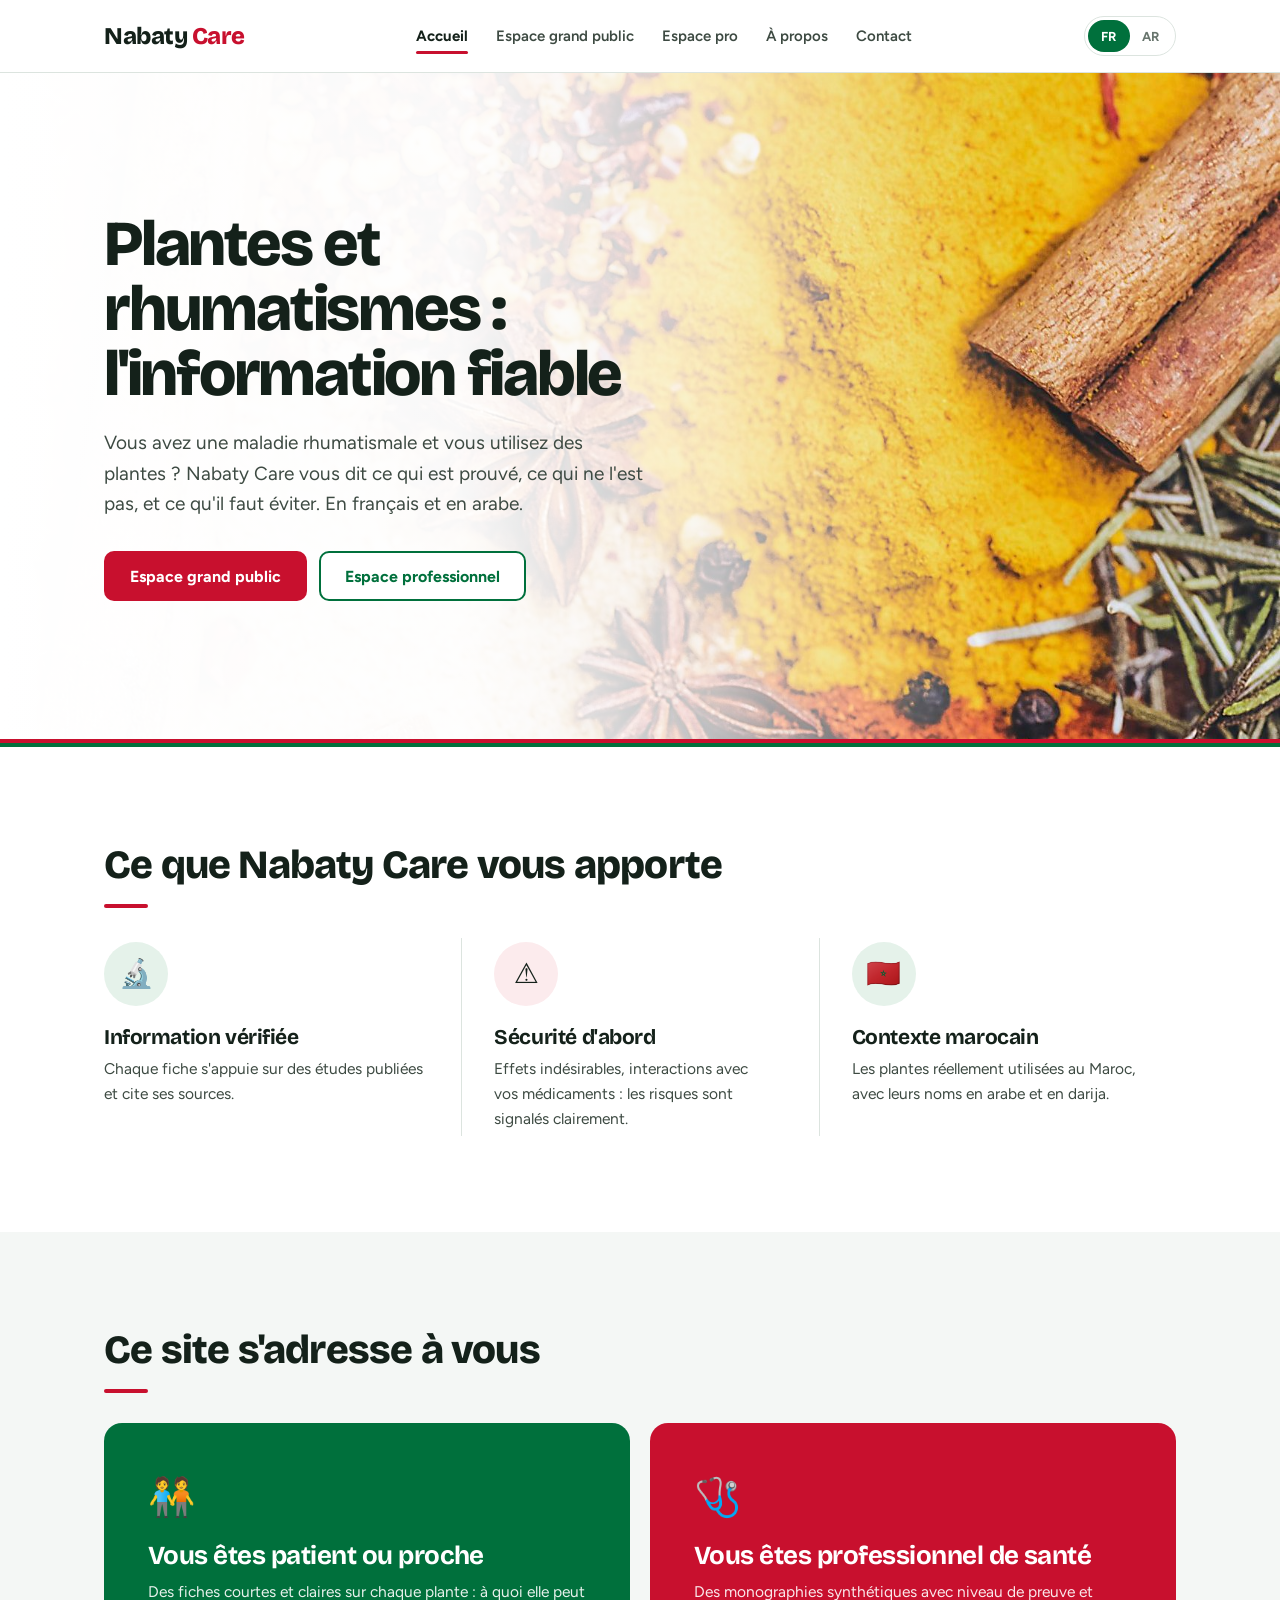
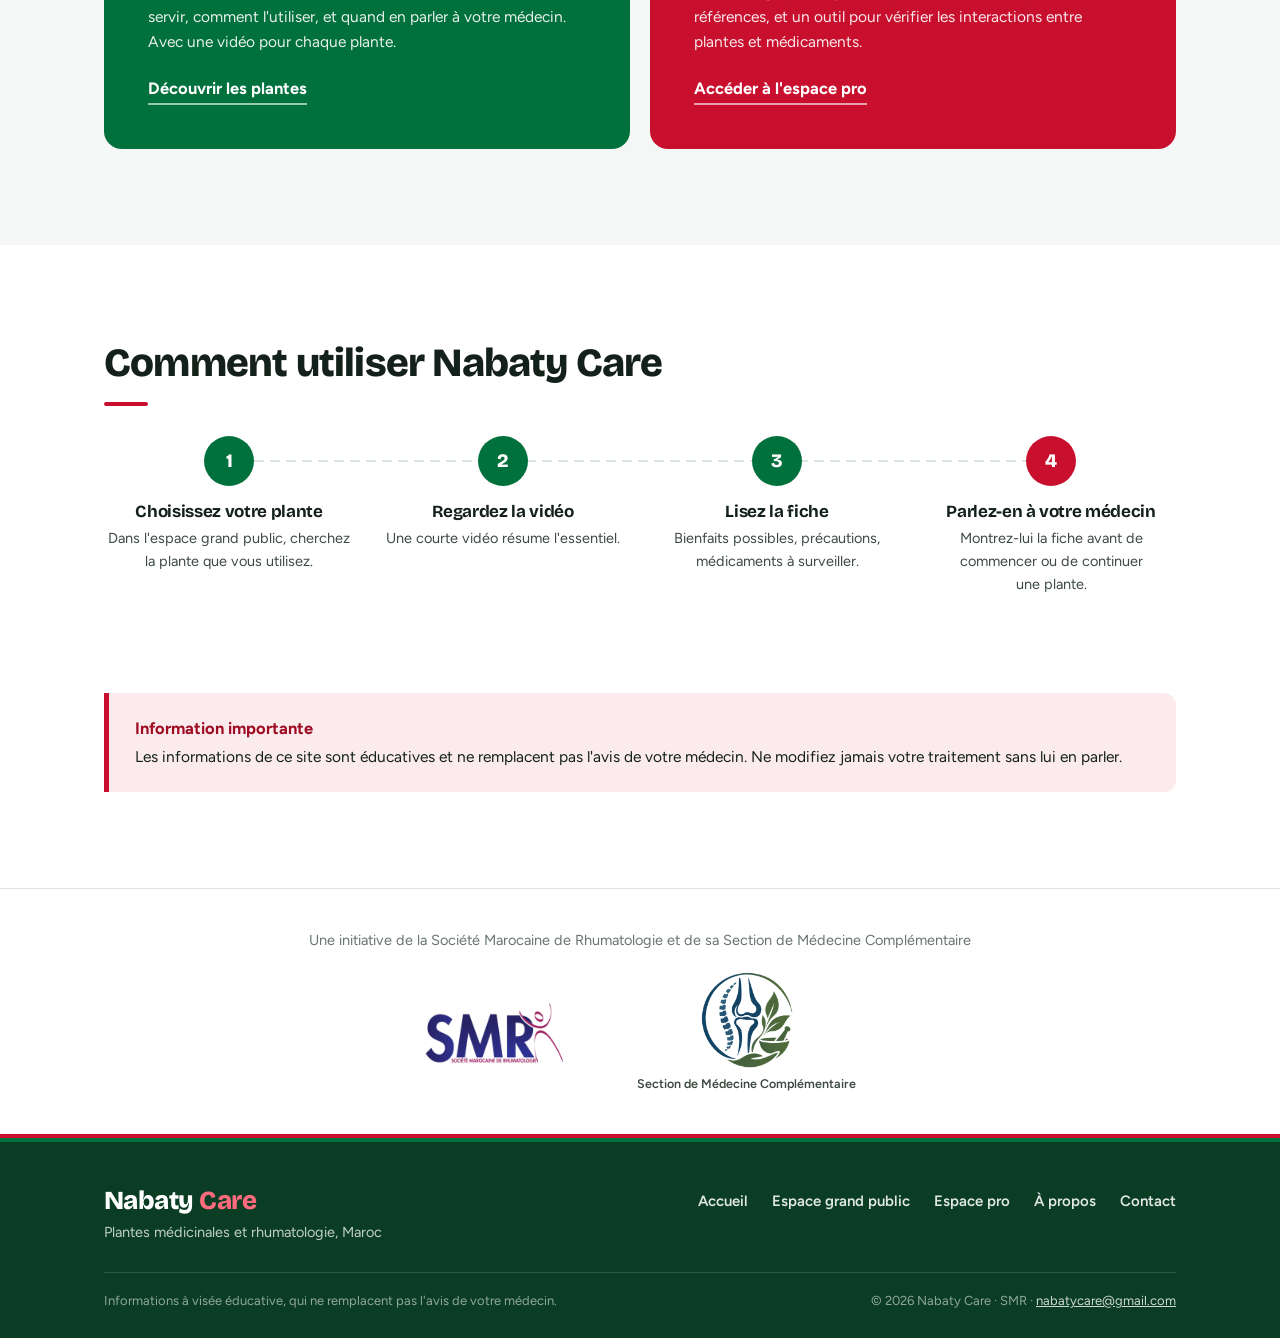
==== commit 517ae273: "Add files via upload" ====
--- a/index.html
+++ b/index.html
@@ -84,7 +84,7 @@
   <p data-l="fr">Une initiative de la Société Marocaine de Rhumatologie et de sa Section de Médecine Complémentaire</p><p data-l="ar">مبادرة من الجمعية المغربية لطب الروماتيزم وقسم الطب التكميلي التابع لها</p>
   <div class="logos">
     <img class="smr" src="logo-smr.png" alt="Société Marocaine de Rhumatologie (SMR)">
-    <img class="sec" src="logo-section.png" alt="Section de Médecine Complémentaire">
+    <figure class="sec-fig"><img class="sec" src="logo-section.png" alt="Section de Médecine Complémentaire"><figcaption><span data-l="fr">Section de Médecine Complémentaire</span><span data-l="ar">قسم الطب التكميلي</span></figcaption></figure>
   </div>
 </div></div>
 <div class="band"></div>
--- a/nabatyric.css
+++ b/nabatyric.css
@@ -336,3 +336,88 @@
 .mini .ar{font-family:var(--f-ar);color:var(--mid);font-size:16px}
 table.list td.ar,table.list td:last-child{white-space:nowrap}
 @media(max-width:600px){table.list td.lat,table.list th:nth-child(2){display:none}table.list td,table.list th{padding-left:8px;padding-right:8px}}
+
+/* =========== v2 : logos, volets grand public, monographie pro =========== */
+.sec-fig{display:flex;flex-direction:column;align-items:center;gap:6px;margin:0}
+.sec-fig figcaption{font-size:12.5px;font-weight:600;color:var(--mid)}
+.partners img.sec{height:96px}
+.affil img.sec{height:80px}
+
+/* Volets dépliables (grand public) */
+.volet{border:1px solid var(--line);border-inline-start:5px solid var(--green);border-radius:12px;margin-bottom:14px;background:#fff}
+.volet>summary{list-style:none;cursor:pointer;padding:18px 22px;font:700 20px var(--f-display);letter-spacing:-.01em;display:flex;justify-content:space-between;align-items:center;gap:16px}
+.l-ar .volet>summary{font-family:var(--f-ar-display);letter-spacing:0}
+.volet>summary::-webkit-details-marker{display:none}
+.volet>summary::after{content:'';width:10px;height:10px;border-right:2.5px solid var(--green);border-bottom:2.5px solid var(--green);transform:rotate(45deg);flex-shrink:0;transition:transform .2s;margin-top:-4px}
+.volet[open]>summary::after{transform:rotate(225deg);margin-top:4px}
+.volet-body{padding:0 22px 22px}
+.volet-body p+p{margin-top:10px}
+.volet-body ul{padding-inline-start:20px;margin-top:6px}
+.volet-body li{margin:6px 0}
+.volet .refs li{font-size:13.5px!important}
+sup.r a{font-size:11.5px;font-weight:700;color:var(--green);text-decoration:none;padding:0 1px}
+
+/* Monographie : en-tête */
+.mono-head{background:var(--paper);padding:clamp(28px,4vw,44px) 0 clamp(32px,4vw,48px)}
+.mono-head h1{font-size:clamp(42px,6vw,68px);font-weight:800;line-height:1;margin-bottom:22px}
+.ident{display:grid;grid-template-columns:repeat(3,auto) 1fr;gap:14px 36px;margin-bottom:22px}
+.ident dt{font-size:12.5px;font-weight:700;color:var(--soft);margin-bottom:2px}
+.ident dd{font-size:16px}
+.ident .arn{font-family:var(--f-ar);font-size:17px}
+@media(max-width:900px){.ident{grid-template-columns:1fr 1fr}}
+@media(max-width:520px){.ident{grid-template-columns:1fr}}
+.caution{background:#fff;border:1px solid #F2C6CC;border-left:5px solid var(--red);border-radius:0 12px 12px 0;padding:14px 18px;font-size:15.5px;max-width:860px}
+.caution strong{color:var(--red-dark);margin-right:8px}
+
+/* Monographie : panneaux */
+.mono-main{min-width:0}
+.tools{display:flex;justify-content:flex-end;gap:8px;margin-bottom:14px}
+.tools button{border:1px solid var(--line);background:#fff;border-radius:8px;padding:7px 14px;font:600 13.5px var(--f-body);color:var(--green);cursor:pointer}
+.tools button:hover{border-color:var(--green)}
+.panel{border:1px solid var(--line);border-radius:14px;margin-bottom:18px;background:#fff;scroll-margin-top:calc(var(--nav-h) + 16px);overflow:hidden}
+.panel>summary{list-style:none;cursor:pointer;background:var(--paper);padding:14px 22px;display:flex;justify-content:space-between;align-items:center;border-bottom:1px solid transparent}
+.panel[open]>summary{border-bottom-color:var(--line)}
+.panel>summary::-webkit-details-marker{display:none}
+.panel>summary h2{font-size:21px;margin:0;padding:0;border:0}
+.panel>summary::after{content:'';width:9px;height:9px;border-right:2.5px solid var(--soft);border-bottom:2.5px solid var(--soft);transform:rotate(45deg);transition:transform .2s;margin-top:-4px}
+.panel[open]>summary::after{transform:rotate(225deg);margin-top:4px}
+.panel-body{padding:22px 24px 24px;font-size:16.5px;line-height:1.7}
+.panel-body h3{font-size:17px;margin:20px 0 6px}
+.panel-body h3:first-child{margin-top:0}
+.panel-body p+p{margin-top:12px}
+.panel-body ul{padding-left:20px}
+.panel-body li{margin:7px 0}
+.pill{display:inline-block;font-size:12.5px;font-weight:700;padding:4px 11px;border-radius:999px;white-space:nowrap;letter-spacing:.01em}
+.pill.ok{background:var(--green);color:#fff}
+.pill.warn{background:#F2B33D;color:#3a2700}
+.pill.bad{background:var(--red);color:#fff}
+.safe-row{display:grid;grid-template-columns:130px 1fr;gap:16px;align-items:start;padding:12px 0;border-bottom:1px solid var(--line)}
+.safe-row:last-child{border:0}
+.safe-row .pill{justify-self:start;margin-top:3px}
+@media(max-width:520px){.safe-row{grid-template-columns:1fr;gap:6px}}
+.indication{padding:4px 0 22px;border-bottom:1px solid var(--line);margin-bottom:20px}
+.indication:last-child{border:0;margin:0;padding-bottom:0}
+.ind-head{display:flex;align-items:center;gap:12px;flex-wrap:wrap;margin-bottom:8px}
+.ind-head h3{margin:0!important;font-size:19px}
+.study{border:1px solid var(--line);border-radius:10px;margin-top:10px;background:var(--paper)}
+.study>summary{list-style:none;cursor:pointer;padding:11px 16px;display:flex;flex-wrap:wrap;gap:4px 14px;align-items:baseline}
+.study>summary::-webkit-details-marker{display:none}
+.study>summary::before{content:'+';font-weight:800;color:var(--green);width:12px}
+.study[open]>summary::before{content:'−'}
+.st-t{font-weight:700}
+.st-m{font-size:14px;color:var(--soft)}
+.st-b{padding:0 16px 14px 42px;font-size:15.5px}
+.forms{display:grid;grid-template-columns:1fr 1fr;gap:10px}
+.forms div{border:1px solid var(--line);border-radius:10px;padding:12px 14px;display:flex;flex-direction:column}
+.forms span{font-size:14.5px;color:var(--mid)}
+@media(max-width:600px){.forms{grid-template-columns:1fr}}
+.inter-card{border:1px solid var(--line);border-left:5px solid #F2B33D;border-radius:0 12px 12px 0;padding:16px 18px;margin-bottom:12px;scroll-margin-top:calc(var(--nav-h) + 80px)}
+.inter-card.hl,.inter-card:target{background:#FFF7DC;border-color:#E9C46A}
+.ic-head{display:flex;align-items:center;gap:12px;flex-wrap:wrap}
+.ic-head h3{margin:0!important;font-size:18px}
+.ic-sub{font-size:14px;color:var(--soft);margin-top:2px}
+.inter-card p+p{margin-top:6px}
+.panel .reco{border:1px solid var(--line);border-left:5px solid var(--line);border-radius:0 12px 12px 0;padding:14px 18px;margin:0 0 10px}
+.panel .reco p{font-size:15.5px}
+.panel .refs li{padding-left:34px}
+sup.r{unicode-bidi:isolate;direction:ltr}
